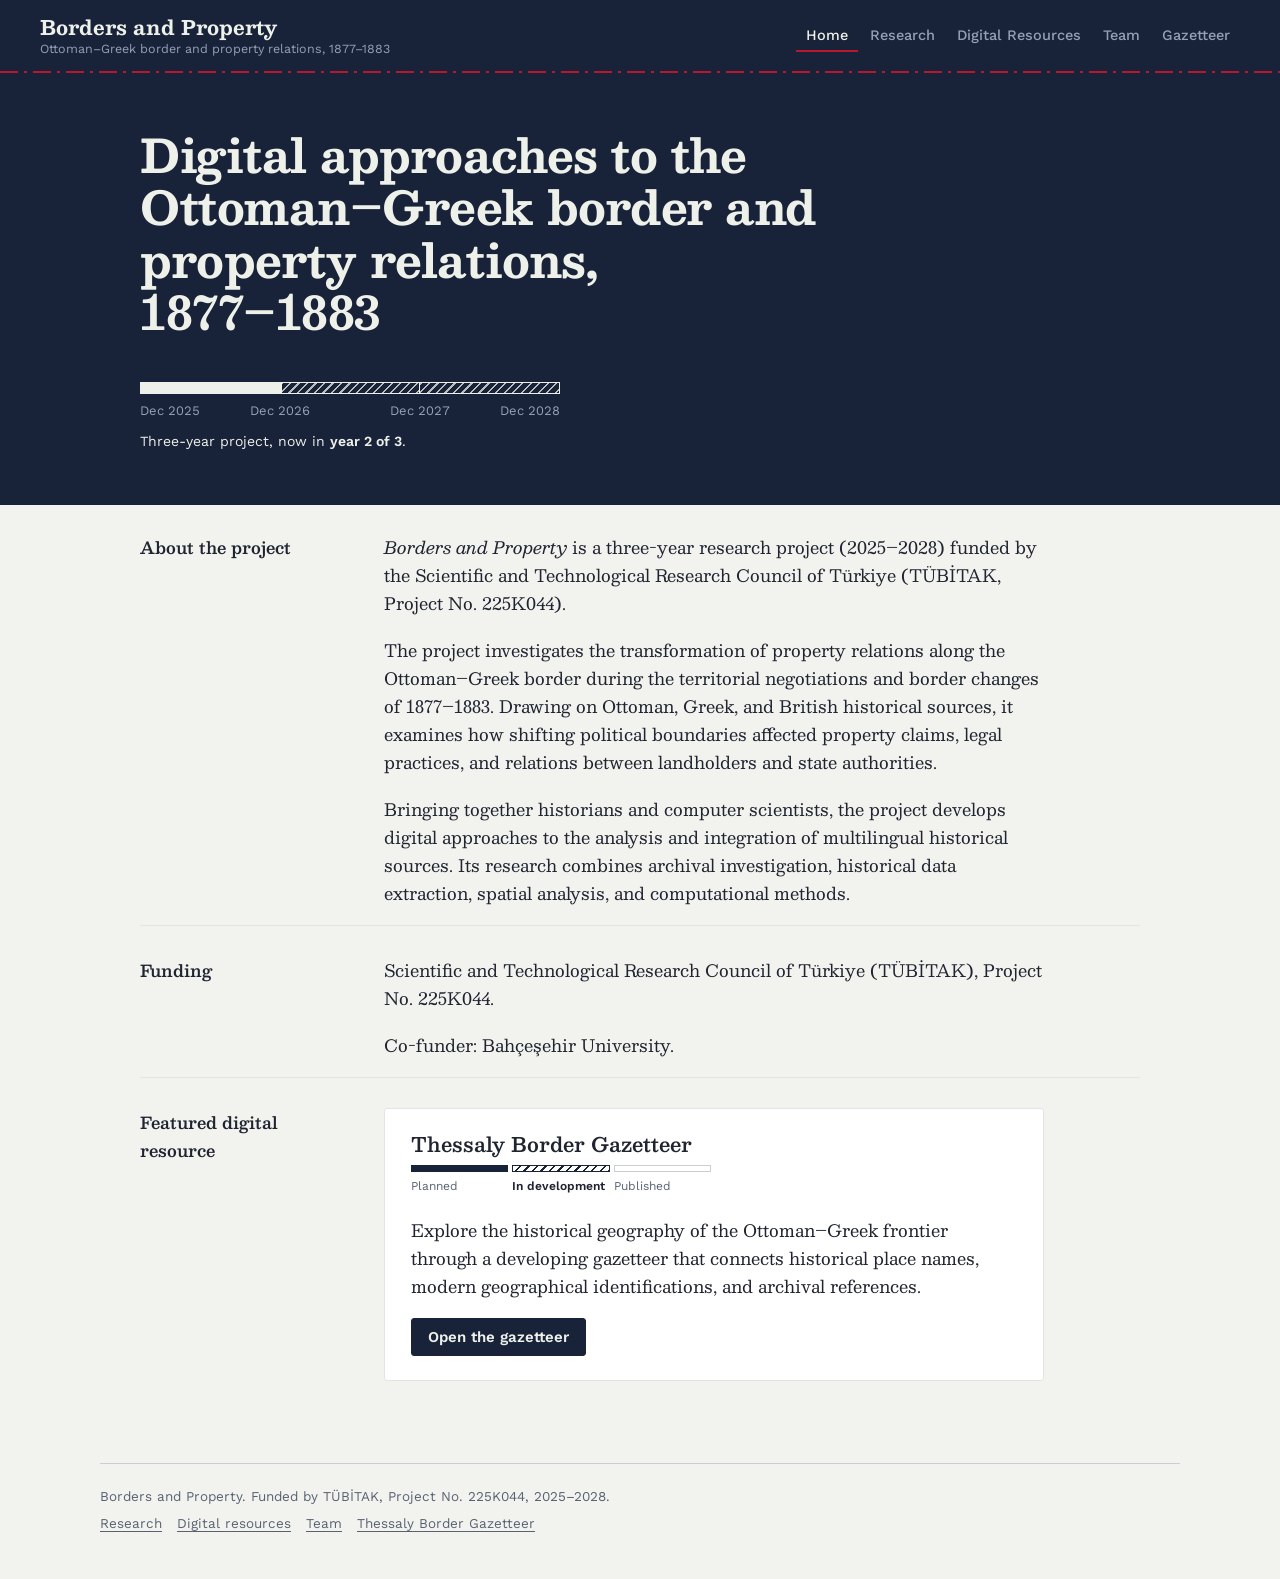
==== index.html @ d20c4377 "Build project site from content draft with new visual identity Add Research, Digital Resources and T" ====
<!DOCTYPE html>
<html lang="en">
<head>
  <meta charset="UTF-8">
  <meta name="viewport" content="width=device-width, initial-scale=1.0">
  <title>Borders and Property</title>
  <meta name="description" content="Digital approaches to the Ottoman–Greek border and property relations, 1877–1883. A three-year research project funded by TÜBİTAK.">
  <link rel="preconnect" href="https://fonts.googleapis.com">
  <link rel="preconnect" href="https://fonts.gstatic.com" crossorigin>
  <link href="https://fonts.googleapis.com/css2?family=Besley:ital,wght@0,400..900;1,400..900&family=Work+Sans:ital,wght@0,300..700;1,300..700&display=swap" rel="stylesheet">
  <link rel="stylesheet" href="/site.css">
</head>
<body>

  <header class="app-header">
    <a class="brand" href="/">
      <span class="brand-name">Borders and Property</span>
      <span class="brand-sub">Ottoman–Greek border and property relations, 1877–1883</span>
    </a>
    <nav class="site-nav" aria-label="Site">
      <a href="/" aria-current="page">Home</a>
      <a href="/research/">Research</a>
      <a href="/resources/"><span class="long">Digital </span>Resources</a>
      <a href="/team/">Team</a>
      <a href="/Thessaly-Border-Gazetteer/">Gazetteer</a>
    </nav>
  </header>
  <div class="frontier-line" aria-hidden="true"></div>

  <section class="hero">
    <div class="hero-inner">
      <h1>Digital approaches to the Ottoman–Greek border and property relations, <span style="white-space:nowrap">1877–1883</span></h1>

      <div class="scale" id="projectScale" role="img" aria-label="Project timeline from December 2025 to December 2028, now in year 1 of 3">
        <div class="scale-bar">
          <span class="scale-seg"><span class="fill" style="width:90%"></span></span>
          <span class="scale-seg"><span class="fill" style="width:0%"></span></span>
          <span class="scale-seg"><span class="fill" style="width:0%"></span></span>
        </div>
        <ol class="scale-ticks" aria-hidden="true">
          <li style="left:0">Dec 2025</li>
          <li style="left:33.333%">Dec 2026</li>
          <li style="left:66.667%">Dec 2027</li>
          <li style="left:100%">Dec 2028</li>
        </ol>
        <p class="scale-note">Three-year project, now in <strong>year <span id="scaleYear">1</span> of 3</strong>.</p>
      </div>
    </div>
  </section>

  <main class="page">

    <section class="section">
      <h2>About the project</h2>
      <div class="body">
        <p><em>Borders and Property</em> is a three-year research project (2025–2028) funded by the Scientific and Technological Research Council of Türkiye (TÜBİTAK, Project No. 225K044).</p>
        <p>The project investigates the transformation of property relations along the Ottoman–Greek border during the territorial negotiations and border changes of 1877–1883. Drawing on Ottoman, Greek, and British historical sources, it examines how shifting political boundaries affected property claims, legal practices, and relations between landholders and state authorities.</p>
        <p>Bringing together historians and computer scientists, the project develops digital approaches to the analysis and integration of multilingual historical sources. Its research combines archival investigation, historical data extraction, spatial analysis, and computational methods.</p>
      </div>
    </section>

    <section class="section">
      <h2>Funding</h2>
      <div class="body">
        <p>Scientific and Technological Research Council of Türkiye (TÜBİTAK), Project No. 225K044.</p>
        <p>Co-funder: Bahçeşehir University.</p>
      </div>
    </section>

    <section class="section">
      <h2>Featured digital resource</h2>
      <div class="body">
        <div class="sheet">
          <h3>Thessaly Border Gazetteer</h3>
          <ol class="status" aria-label="Status: in development">
            <li class="is-done">Planned</li>
            <li class="is-now">In development</li>
            <li>Published</li>
          </ol>
          <p>Explore the historical geography of the Ottoman–Greek frontier through a developing gazetteer that connects historical place names, modern geographical identifications, and archival references.</p>
          <a class="btn" href="/Thessaly-Border-Gazetteer/">Open the gazetteer</a>
        </div>
      </div>
    </section>

  </main>

  <footer class="site-footer">
    <p>Borders and Property. Funded by TÜBİTAK, Project No. 225K044, 2025–2028.</p>
    <p><a href="/research/">Research</a> &nbsp; <a href="/resources/">Digital resources</a> &nbsp; <a href="/team/">Team</a> &nbsp; <a href="/Thessaly-Border-Gazetteer/">Thessaly Border Gazetteer</a></p>
  </footer>

  <script>
    // Project timeline: 2 December 2025 to 2 December 2028 (36 months).
    (function () {
      var START = new Date('2025-12-02');
      var MONTHS = 36;
      var end = new Date(START); end.setMonth(end.getMonth() + MONTHS);
      var f = Math.min(1, Math.max(0, (Date.now() - START) / (end - START)));
      var fills = document.querySelectorAll('#projectScale .fill');
      for (var i = 0; i < fills.length; i++) {
        var s = i / fills.length, e = (i + 1) / fills.length;
        var w = Math.min(1, Math.max(0, (f - s) / (e - s)));
        fills[i].style.width = (w * 100).toFixed(1) + '%';
      }
      var year = Math.min(fills.length, Math.floor(f * fills.length) + 1);
      document.getElementById('scaleYear').textContent = year;
      document.getElementById('projectScale').setAttribute('aria-label',
        'Project timeline from December 2025 to December 2028, now in year ' + year + ' of 3');
    })();
  </script>
</body>
</html>
---- site.css ----
/* Borders and Property — shared styles
   Palette: iron-gall ink, document white, carmine boundary line, cobalt wash.
   Type: Besley, a Clarendon (the slab of Victorian official printing and maps) for titles and text;
         Work Sans, drawn after the early British grotesques, for navigation, labels and figures. */

:root{
  --header-h: 72px;

  --paper:        #f2f3ef;
  --sheet:        #ffffff;
  --ink:          #182238;
  --ink-2:        #22304d;
  --on-ink:       #eef0ea;
  --on-ink-soft:  #94a0b8;

  --text:         #1f2430;
  --text-soft:    #596273;
  --rule:         #c9cfd6;
  --rule-soft:    #e1e5e8;

  --frontier:     #b8172e;
  --cobalt:       #2a4d9b;

  --hatch-dark:   repeating-linear-gradient(135deg, var(--ink) 0 1.5px, transparent 1.5px 6px);
  --hatch-light:  repeating-linear-gradient(135deg, rgba(238,240,234,.75) 0 1.5px, transparent 1.5px 6px);

  --serif: "Besley", "Clarendon", "Rockwell", Georgia, serif;
  --sans:  "Work Sans", "Helvetica Neue", Arial, sans-serif;

  --measure: 66ch;
  --gutter: clamp(16px, 4vw, 40px);
}

*{ box-sizing:border-box; }
html{ -webkit-text-size-adjust:100%; }
body{
  margin:0; background:var(--paper); color:var(--text);
  font-family:var(--serif); font-size:17px; line-height:1.65;
  -webkit-font-smoothing:antialiased; text-rendering:optimizeLegibility;
}
a{ color:var(--cobalt); text-decoration:underline; text-decoration-thickness:1px; text-underline-offset:3px; }
a:hover{ color:var(--frontier); }
a:focus-visible, button:focus-visible{ outline:2px solid var(--frontier); outline-offset:3px; }
p{ margin:0 0 1.1em; }
em{ font-style:italic; }

/* ---------- Header: one band shared by every page, including the gazetteer ---------- */
.app-header{
  position:fixed; inset:0 0 auto 0; height:var(--header-h); z-index:2000;
  display:flex; align-items:center; gap:24px;
  padding:0 var(--gutter);
  background:var(--ink); color:var(--on-ink);
}
.brand{ display:flex; flex-direction:column; justify-content:center; min-width:0; text-decoration:none; color:inherit; }
.brand:hover{ color:inherit; }
.brand-name{
  font-family:var(--serif); font-size:20px; font-weight:700; line-height:1.1; letter-spacing:0;
  color:var(--on-ink); white-space:nowrap;
}
.brand-sub{
  margin-top:3px; font-family:var(--sans); font-size:12.5px; line-height:1.2; font-weight:400;
  color:var(--on-ink-soft); white-space:nowrap; overflow:hidden; text-overflow:ellipsis;
}

.site-nav{ margin-left:auto; display:flex; align-items:center; gap:2px; flex:0 0 auto; max-width:100%; }
.site-nav a{
  font-family:var(--sans); font-size:14.5px; font-weight:500; line-height:1;
  color:var(--on-ink-soft); text-decoration:none; white-space:nowrap;
  padding:9px 10px 7px; border-bottom:2px solid transparent;
}
.site-nav a:hover{ color:var(--on-ink); }
.site-nav a[aria-current="page"]{ color:var(--on-ink); border-bottom-color:var(--frontier); }

/* Boundary symbol: the dash-dot line of an international frontier, drawn once on load. */
.frontier-line{
  position:fixed; left:0; right:0; top:calc(var(--header-h) - 1px); height:2px; z-index:2001;
  background:repeating-linear-gradient(to right,
    var(--frontier) 0 18px, transparent 18px 24px,
    var(--frontier) 24px 27px, transparent 27px 33px);
  clip-path:inset(0 100% 0 0);
  animation:draw 1.1s cubic-bezier(.72,0,.2,1) .1s forwards;
}
@keyframes draw{ to{ clip-path:inset(0 0 0 0); } }

/* Narrow screens: brand on one row, navigation on the next. */
@media (max-width:720px){
  :root{ --header-h: 102px; }
  .app-header{ flex-wrap:wrap; align-content:center; gap:6px 12px; padding-top:4px; }
  .brand{ flex:1 1 100%; }
  .brand-sub{ display:none; }
  .site-nav{ margin-left:-8px; overflow-x:auto; scrollbar-width:none; }
  .site-nav::-webkit-scrollbar{ display:none; }
  .site-nav a{ font-size:13.5px; font-stretch:85%; padding:8px 8px 6px; }
  .site-nav .long{ display:none; }
}
@media (max-width:360px){
  .site-nav a{ font-stretch:75%; padding:8px 6px 6px; }
}

/* ---------- Page scaffold ---------- */
.page{ max-width:1080px; margin:0 auto; padding:calc(var(--header-h) + 40px) var(--gutter) 64px; }
.hero + .page{ padding-top:16px; }

/* Side-headed sections: the heading sits in the margin beside its first paragraph,
   the way shoulder-notes do in nineteenth-century treatises. */
.section{
  display:grid; grid-template-columns:200px minmax(0, var(--measure)); column-gap:44px;
  padding:30px 0 18px; border-top:1px solid var(--rule-soft);
}
.section:first-of-type{ border-top:0; padding-top:12px; }
.section > h2{
  grid-column:1; margin:0; font-family:var(--serif); font-weight:600;
  font-size:16.5px; line-height:1.7; color:var(--text);
}
.section > .body{ grid-column:2; min-width:0; }
.body > :last-child{ margin-bottom:0; }
.body h3{ font-family:var(--serif); font-weight:600; font-size:20px; line-height:1.3; margin:1.2em 0 .35em; }
.body h3:first-child{ margin-top:0; }
.body ul{ padding-left:1.2em; margin:0 0 1.1em; }
.body li{ margin-bottom:.45em; }
.body li::marker{ color:var(--text-soft); }

@media (max-width:860px){
  .section{ grid-template-columns:1fr; row-gap:10px; }
  .section > h2, .section > .body{ grid-column:1; }
}

/* Small sans labels used where a word has to act like a caption, not a heading. */
.label{ font-family:var(--sans); font-size:13px; font-weight:500; color:var(--text-soft); }

/* ---------- Home hero ---------- */
.hero{ background:var(--ink); color:var(--on-ink); }
.hero-inner{ max-width:1080px; margin:0 auto; padding:calc(var(--header-h) + 56px) var(--gutter) 52px; }
.hero h1{
  margin:0 0 44px; font-family:var(--serif); font-weight:700;
  font-size:clamp(28px, 4vw, 46px); line-height:1.14; letter-spacing:-.01em; max-width:24ch;
}

/* Project timeline drawn as a map scale bar: surveyed time solid, unsurveyed time hatched. */
.scale{ max-width:420px; font-family:var(--sans); }
.scale-bar{ display:flex; height:12px; border:1px solid var(--on-ink); }
.scale-seg{ flex:1 1 0; position:relative; background:var(--hatch-light); }
.scale-seg + .scale-seg{ border-left:1px solid var(--on-ink); }
.scale-seg .fill{ position:absolute; inset:0 auto 0 0; width:0; background:var(--on-ink); }
.scale-ticks{ position:relative; height:20px; margin:6px 0 0; padding:0; list-style:none; font-size:13px; color:var(--on-ink-soft); font-variant-numeric:tabular-nums; }
.scale-ticks li{ position:absolute; top:0; transform:translateX(-50%); white-space:nowrap; }
.scale-ticks li:first-child{ transform:none; }
.scale-ticks li:last-child{ transform:translateX(-100%); }
.scale-note{ margin:10px 0 0; font-size:14px; color:var(--on-ink); }
.scale-note strong{ font-weight:600; }

/* ---------- Resource status: a three-stage pipeline, the current stage hatched ---------- */
.status{ list-style:none; margin:0 0 18px; padding:0; display:grid; grid-template-columns:repeat(3, 1fr); gap:4px; max-width:300px; }
.status li{ font-family:var(--sans); font-size:12px; line-height:1.3; color:var(--text-soft); white-space:nowrap; }
.status li::before{ content:""; display:block; height:7px; margin-bottom:7px; box-shadow:inset 0 0 0 1px var(--rule); }
.status li.is-done::before{ background:var(--ink); box-shadow:none; }
.status li.is-now::before{ background:var(--hatch-dark); box-shadow:inset 0 0 0 1px var(--ink); }
.status li.is-now{ color:var(--text); font-weight:600; }

/* ---------- Sheets: a white document laid on the desk ---------- */
.sheet{
  background:var(--sheet); border:1px solid var(--rule-soft); border-radius:3px;
  padding:22px 26px 24px; max-width:var(--measure);
}
.sheet h3{ margin:0 0 4px; }
.sheet .status{ margin:8px 0 16px; }

.btn{
  display:inline-block; font-family:var(--sans); font-size:15px; font-weight:600; line-height:1;
  color:var(--on-ink); background:var(--ink); text-decoration:none;
  padding:11px 16px 10px; border-radius:3px; border:1px solid var(--ink);
}
.btn:hover{ color:var(--on-ink); background:var(--ink-2); }

/* ---------- Tables ---------- */
.sources{ width:100%; border-collapse:collapse; margin:0 0 1.1em; }
.sources th, .sources td{ text-align:left; vertical-align:top; padding:12px 0; border-top:1px solid var(--rule-soft); }
.sources th{ font-family:var(--sans); font-size:14px; font-weight:600; color:var(--text); width:36%; padding-right:20px; line-height:1.4; }
.sources td{ font-size:16px; line-height:1.55; }
.sources tr:first-child th, .sources tr:first-child td{ border-top:0; padding-top:0; }

/* ---------- Numbered workflow (a real sequence) ---------- */
.workflow{ list-style:none; margin:0 0 1.1em; padding:0; counter-reset:step; }
.workflow li{ position:relative; padding-left:48px; margin-bottom:1em; counter-increment:step; }
.workflow li::before{
  content:counter(step); position:absolute; left:0; top:.1em;
  font-family:var(--sans); font-size:14px; font-weight:600; color:var(--on-ink);
  background:var(--ink); width:28px; height:28px; line-height:28px; text-align:center; border-radius:2px;
}
.workflow h3{ margin:0 0 .25em; }

/* ---------- Footer ---------- */
.site-footer{ border-top:1px solid var(--rule); margin:0 var(--gutter); padding:22px 0 40px; max-width:1080px; }
@media (min-width:1160px){ .site-footer{ margin:0 auto; } }
.site-footer p{ margin:0 0 6px; font-family:var(--sans); font-size:13.5px; color:var(--text-soft); line-height:1.5; }
.site-footer a{ color:var(--text-soft); }

/* Placeholders the project team still has to fill in. Visible on purpose. */
.todo{ background:#fff3c4; color:#5a4500; padding:0 .3em; border-radius:2px; font-family:var(--sans); font-size:.9em; }

@media (prefers-reduced-motion: reduce){
  .frontier-line{ animation:none; clip-path:inset(0 0 0 0); }
}
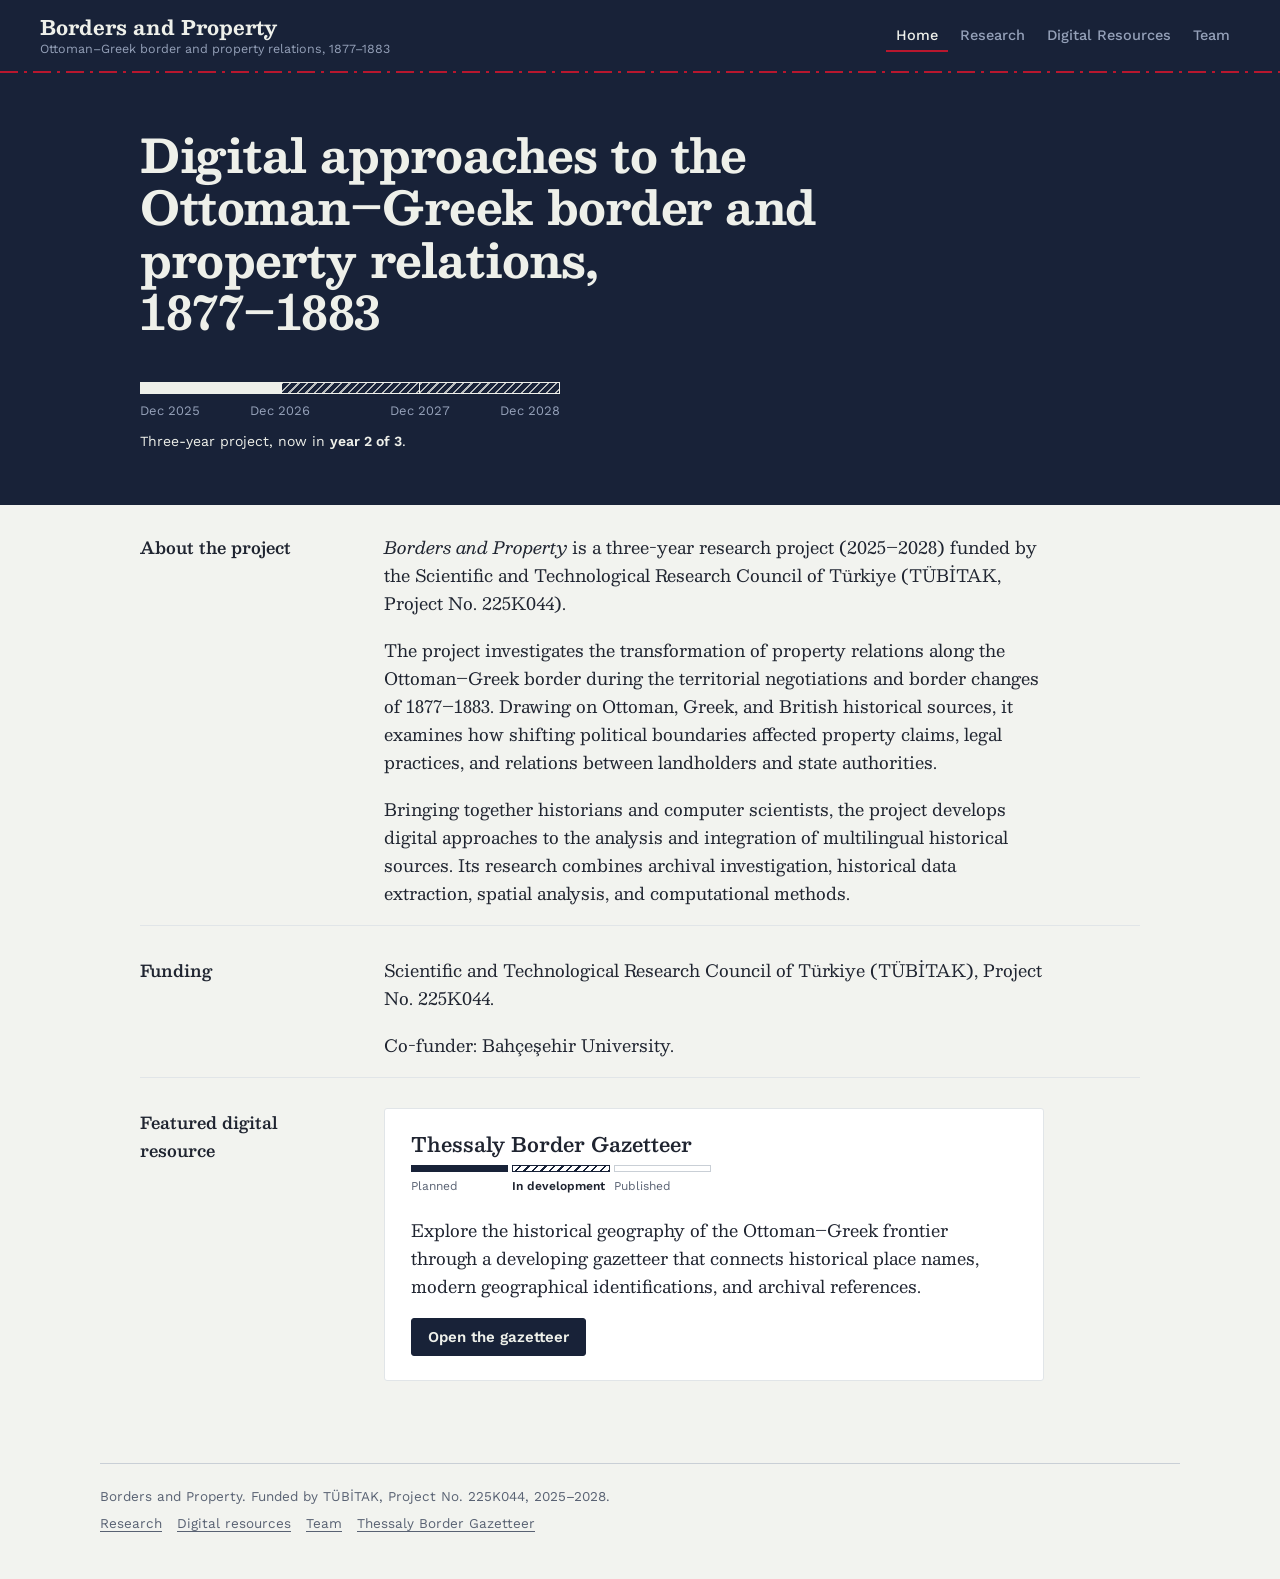
==== commit 374033f9: "Remove Gazetteer tab from header navigation" ====
--- a/index.html
+++ b/index.html
@@ -22,7 +22,6 @@
       <a href="/research/">Research</a>
       <a href="/resources/"><span class="long">Digital </span>Resources</a>
       <a href="/team/">Team</a>
-      <a href="/Thessaly-Border-Gazetteer/">Gazetteer</a>
     </nav>
   </header>
   <div class="frontier-line" aria-hidden="true"></div>
--- a/site.css
+++ b/site.css
@@ -69,7 +69,7 @@
   padding:9px 10px 7px; border-bottom:2px solid transparent;
 }
 .site-nav a:hover{ color:var(--on-ink); }
-.site-nav a[aria-current="page"]{ color:var(--on-ink); border-bottom-color:var(--frontier); }
+.site-nav a[aria-current]{ color:var(--on-ink); border-bottom-color:var(--frontier); }
 
 /* Boundary symbol: the dash-dot line of an international frontier, drawn once on load. */
 .frontier-line{
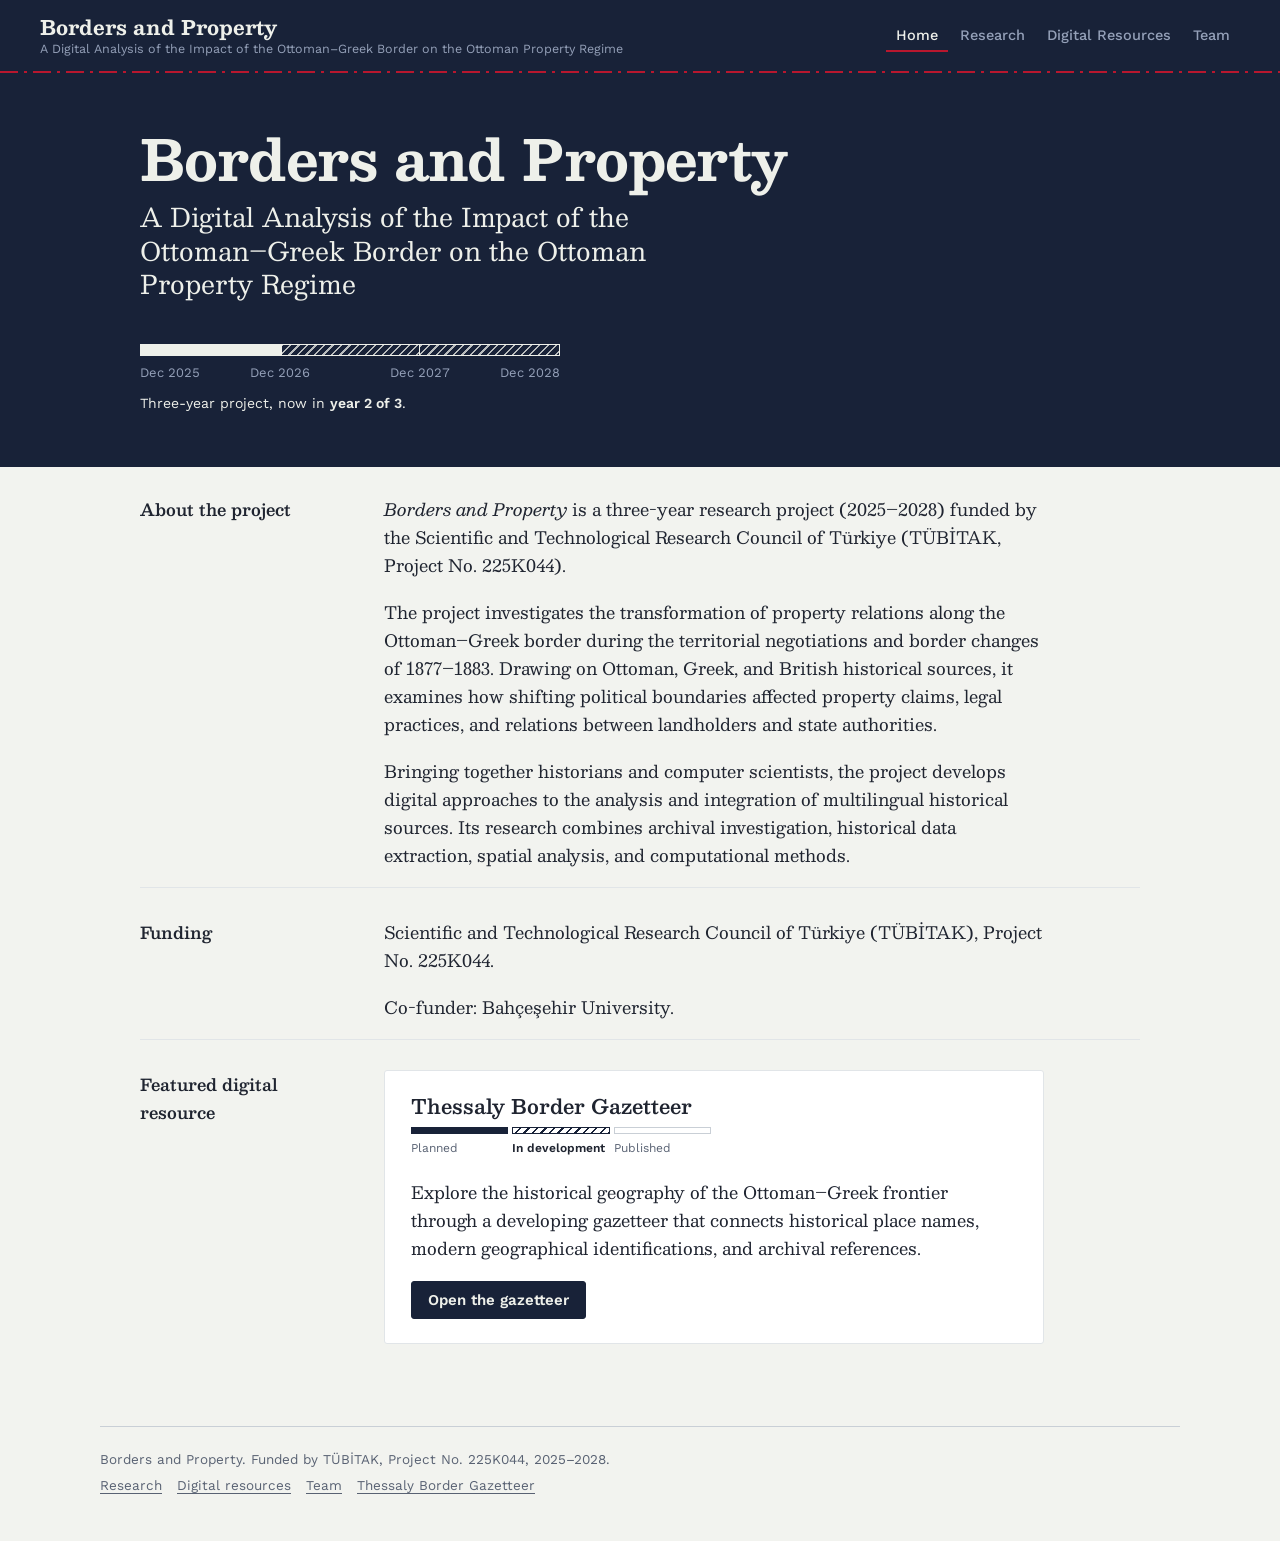
==== commit 55d35139: "Use the official project title in hero, header and metadata" ====
--- a/index.html
+++ b/index.html
@@ -4,7 +4,7 @@
   <meta charset="UTF-8">
   <meta name="viewport" content="width=device-width, initial-scale=1.0">
   <title>Borders and Property</title>
-  <meta name="description" content="Digital approaches to the Ottoman–Greek border and property relations, 1877–1883. A three-year research project funded by TÜBİTAK.">
+  <meta name="description" content="Borders and Property: A Digital Analysis of the Impact of the Ottoman–Greek Border on the Ottoman Property Regime. A three-year research project funded by TÜBİTAK, 2025–2028.">
   <link rel="preconnect" href="https://fonts.googleapis.com">
   <link rel="preconnect" href="https://fonts.gstatic.com" crossorigin>
   <link href="https://fonts.googleapis.com/css2?family=Besley:ital,wght@0,400..900;1,400..900&family=Work+Sans:ital,wght@0,300..700;1,300..700&display=swap" rel="stylesheet">
@@ -15,7 +15,7 @@
   <header class="app-header">
     <a class="brand" href="/">
       <span class="brand-name">Borders and Property</span>
-      <span class="brand-sub">Ottoman–Greek border and property relations, 1877–1883</span>
+      <span class="brand-sub">A Digital Analysis of the Impact of the Ottoman–Greek Border on the Ottoman Property Regime</span>
     </a>
     <nav class="site-nav" aria-label="Site">
       <a href="/" aria-current="page">Home</a>
@@ -28,7 +28,7 @@
 
   <section class="hero">
     <div class="hero-inner">
-      <h1>Digital approaches to the Ottoman–Greek border and property relations, <span style="white-space:nowrap">1877–1883</span></h1>
+      <h1>Borders and Property<span class="title-sub">A Digital Analysis of the Impact of the Ottoman–Greek Border on the Ottoman Property Regime</span></h1>
 
       <div class="scale" id="projectScale" role="img" aria-label="Project timeline from December 2025 to December 2028, now in year 1 of 3">
         <div class="scale-bar">
--- a/site.css
+++ b/site.css
@@ -133,7 +133,11 @@
 .hero-inner{ max-width:1080px; margin:0 auto; padding:calc(var(--header-h) + 56px) var(--gutter) 52px; }
 .hero h1{
   margin:0 0 44px; font-family:var(--serif); font-weight:700;
-  font-size:clamp(28px, 4vw, 46px); line-height:1.14; letter-spacing:-.01em; max-width:24ch;
+  font-size:clamp(34px, 4.6vw, 56px); line-height:1.08; letter-spacing:-.01em;
+}
+.hero .title-sub{
+  display:block; margin-top:12px; font-weight:400; letter-spacing:0;
+  font-size:clamp(18px, 2vw, 26px); line-height:1.3; max-width:36ch;
 }
 
 /* Project timeline drawn as a map scale bar: surveyed time solid, unsurveyed time hatched. */
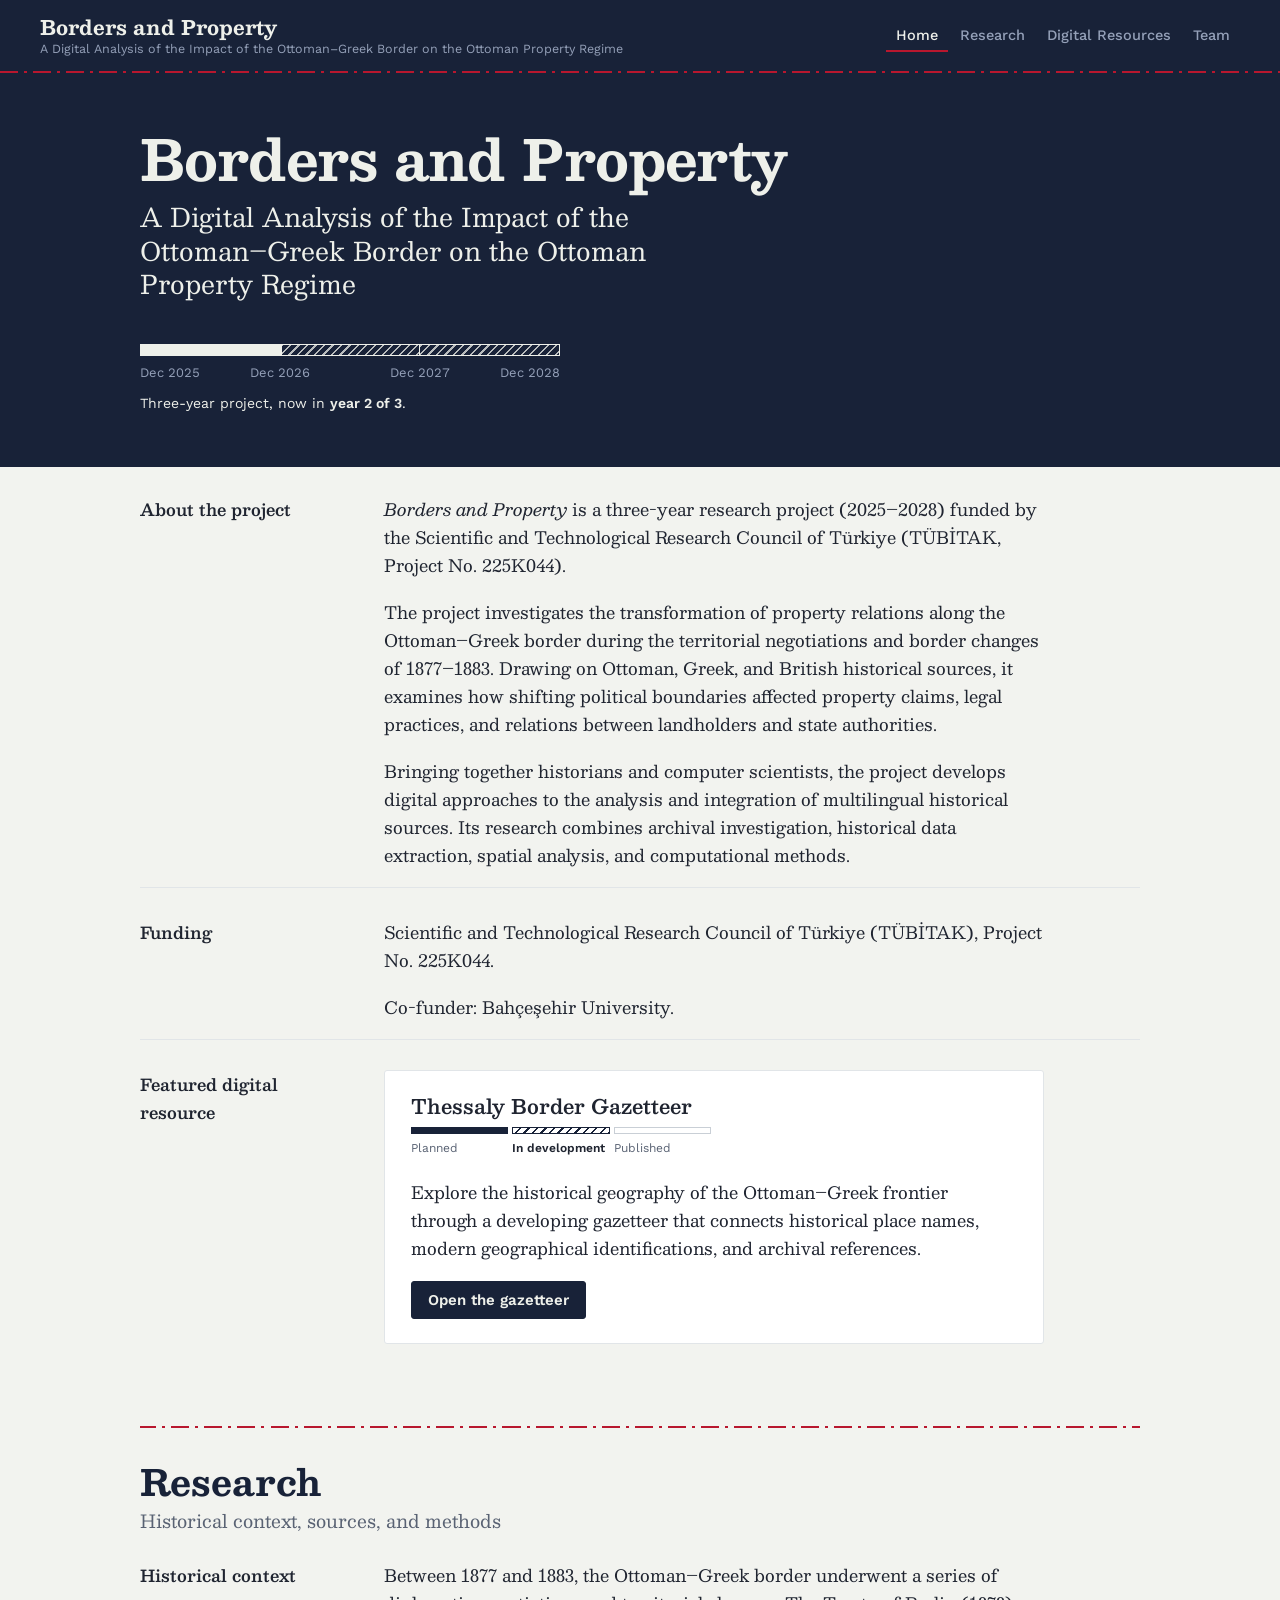
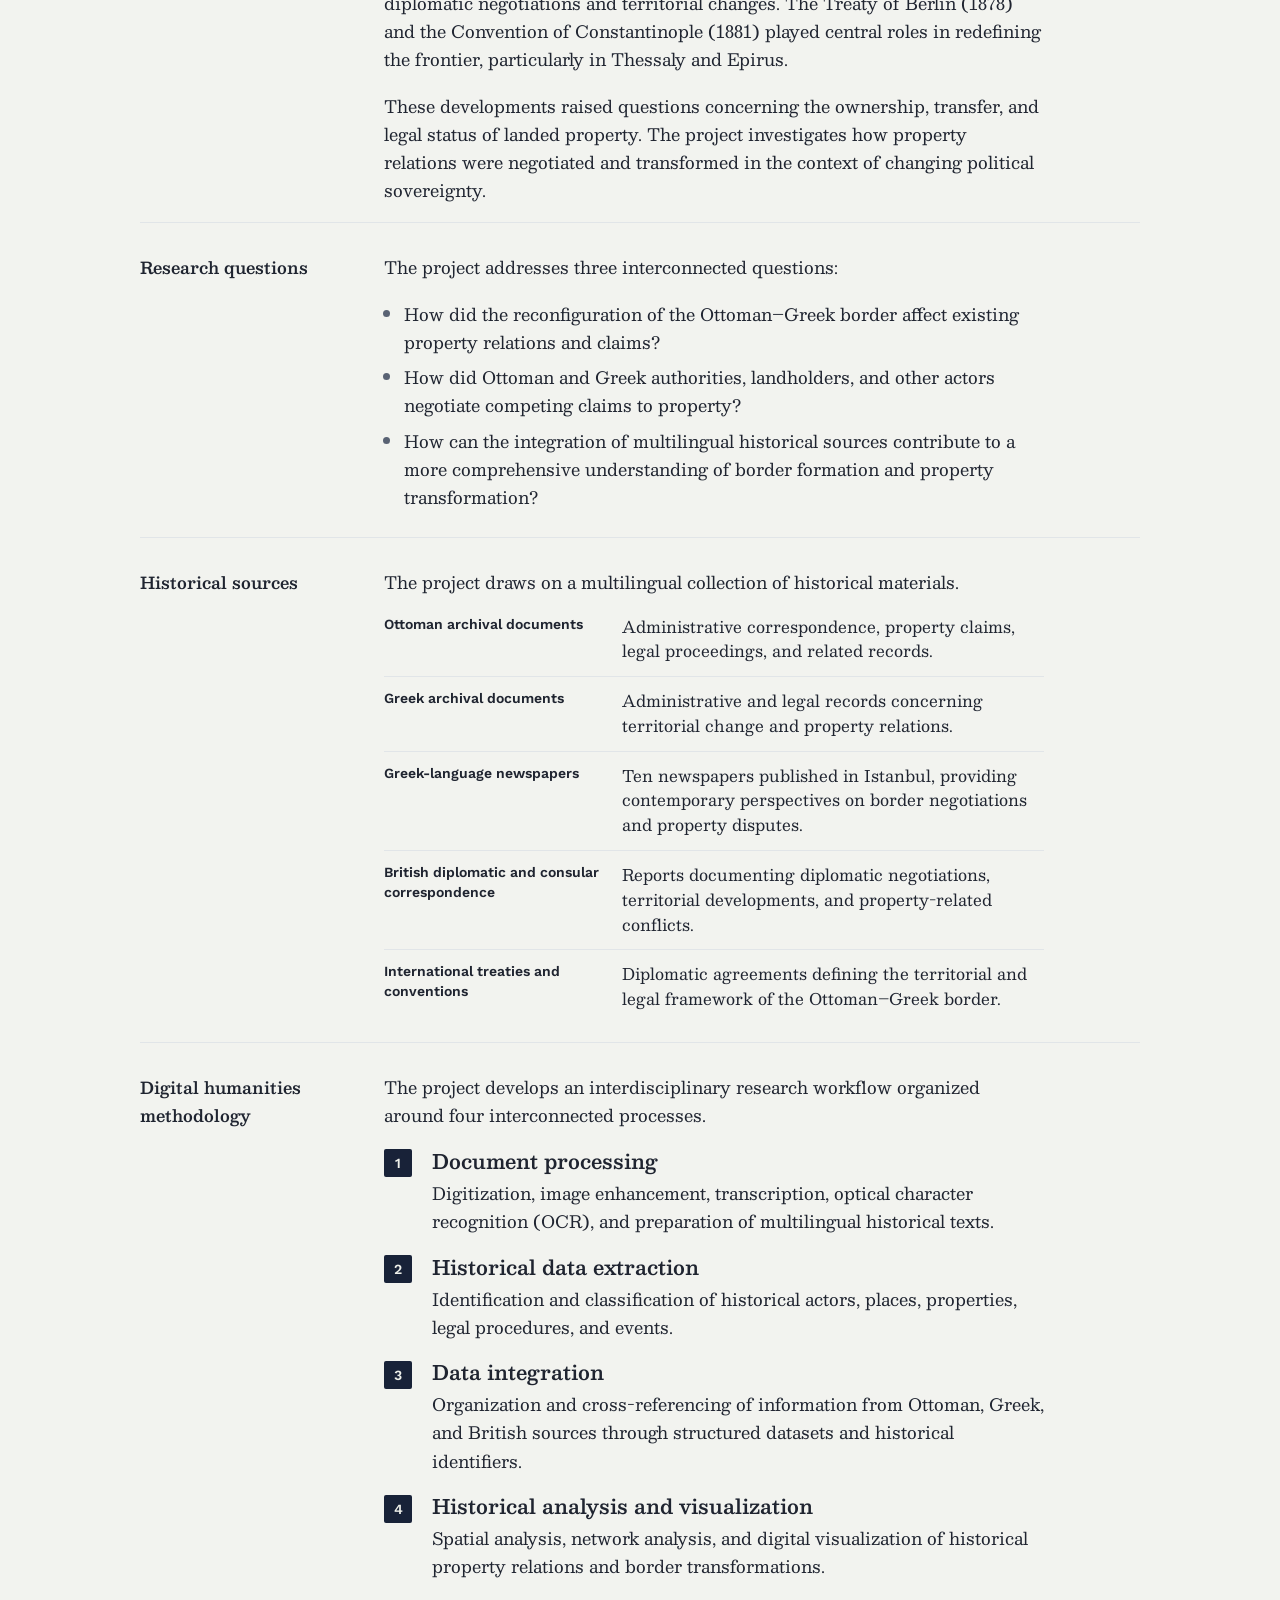
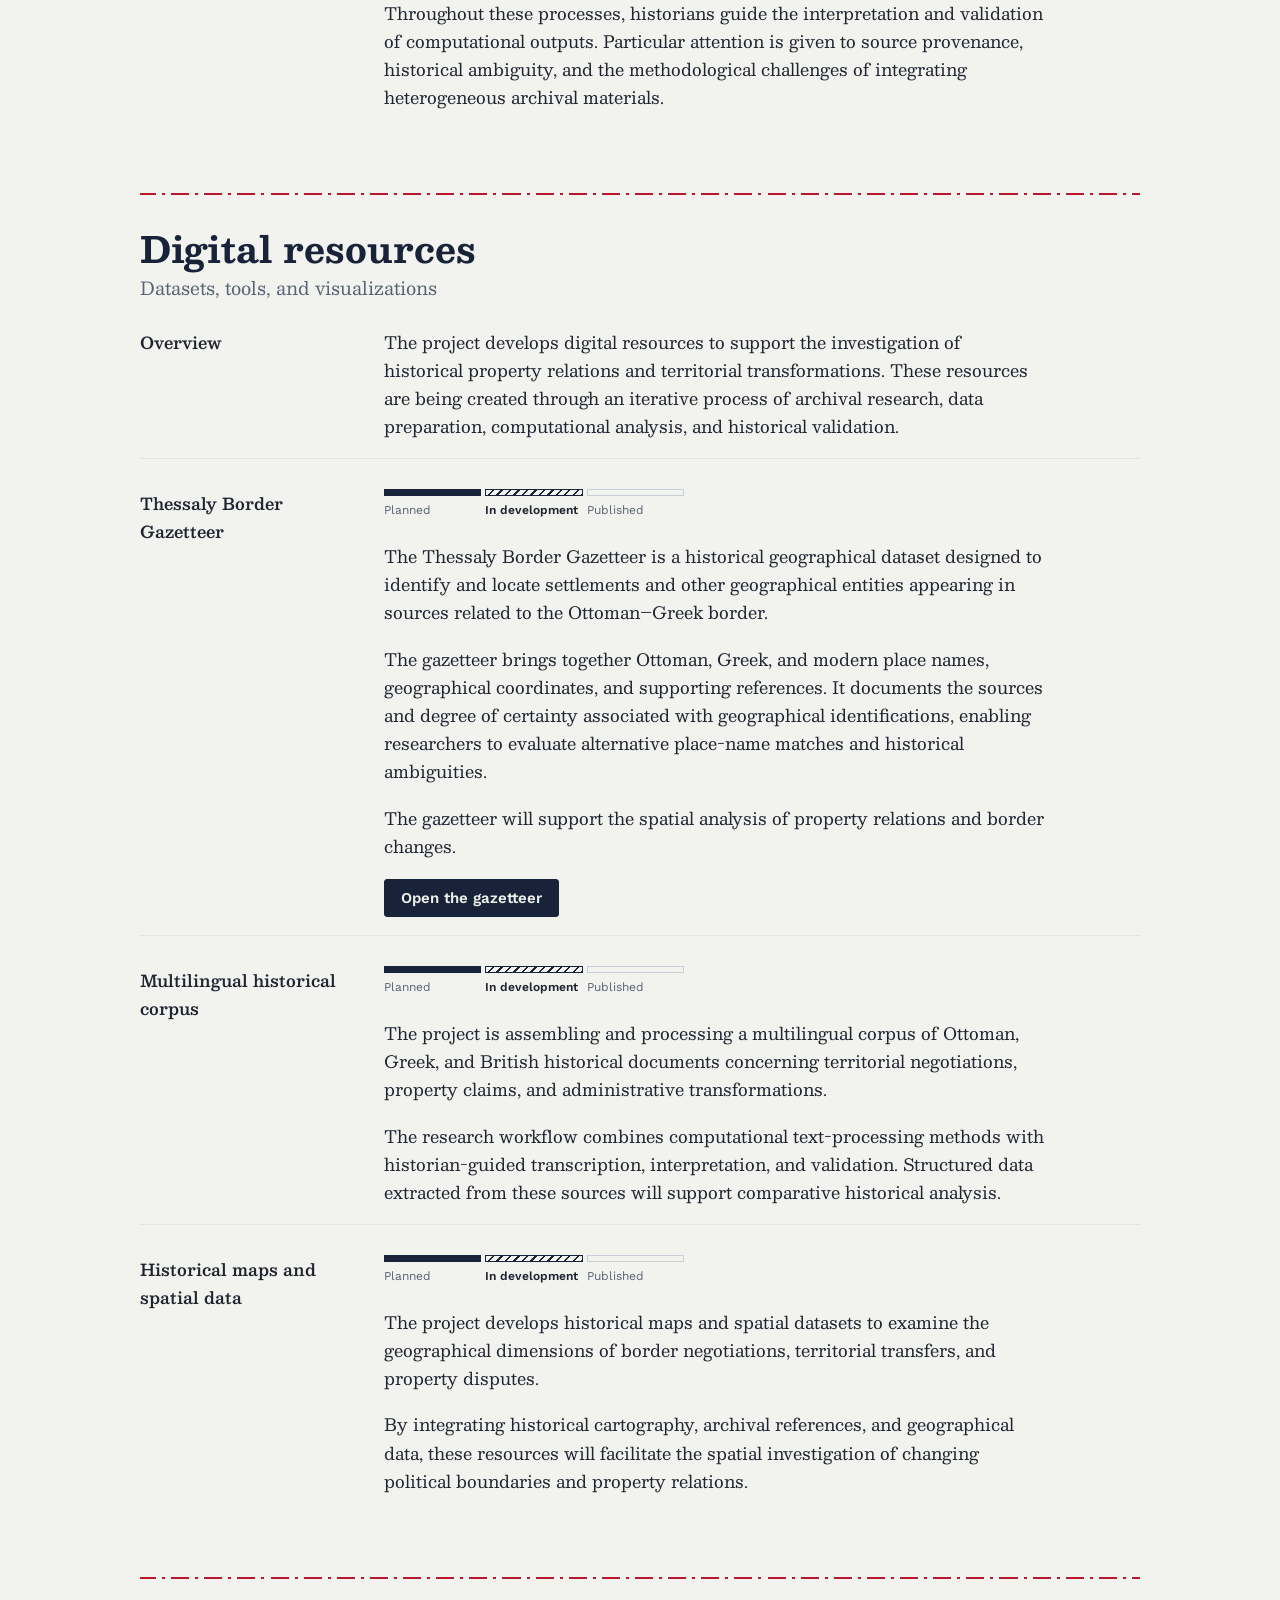
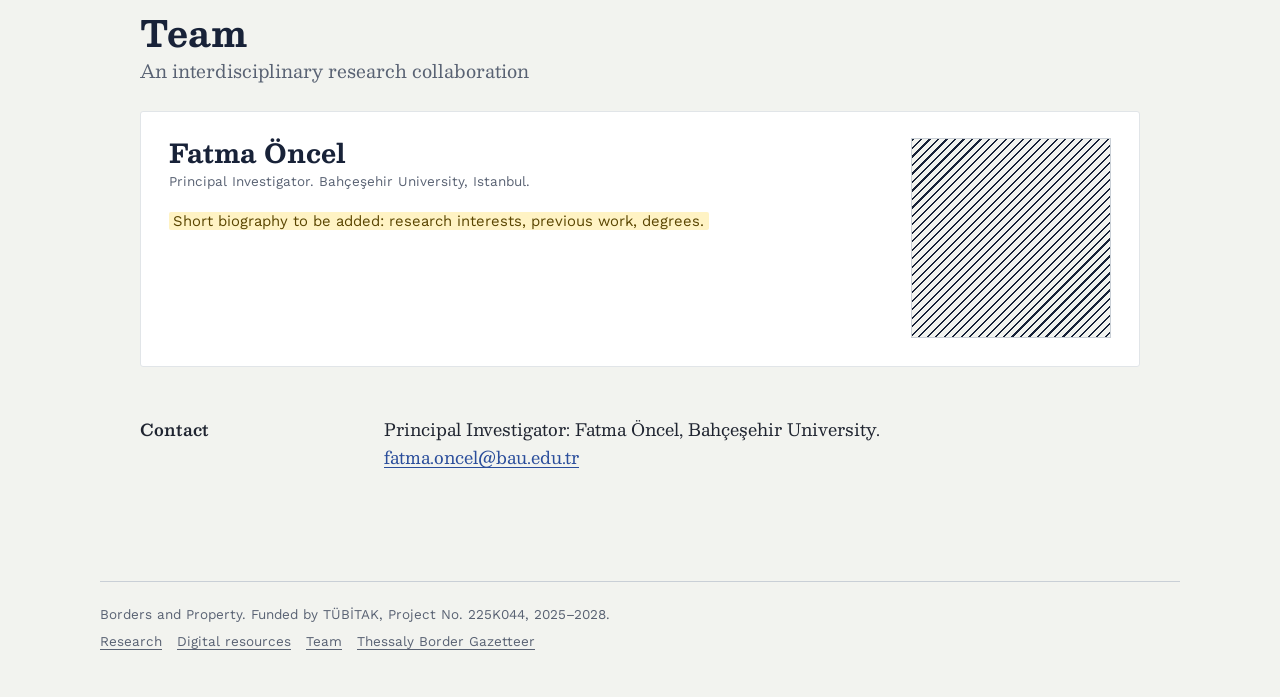
==== commit ea9a91d5: "Merge sections into a single scrolling page with scroll-aware navigation Old /research/, /resources/" ====
--- a/index.html
+++ b/index.html
@@ -13,20 +13,21 @@
 <body>
 
   <header class="app-header">
-    <a class="brand" href="/">
+    <a class="brand" href="#home">
       <span class="brand-name">Borders and Property</span>
       <span class="brand-sub">A Digital Analysis of the Impact of the Ottoman–Greek Border on the Ottoman Property Regime</span>
     </a>
     <nav class="site-nav" aria-label="Site">
-      <a href="/" aria-current="page">Home</a>
-      <a href="/research/">Research</a>
-      <a href="/resources/"><span class="long">Digital </span>Resources</a>
-      <a href="/team/">Team</a>
+      <a href="#home" aria-current="page">Home</a>
+      <a href="#research">Research</a>
+      <a href="#resources"><span class="long">Digital </span>Resources</a>
+      <a href="#team">Team</a>
     </nav>
   </header>
   <div class="frontier-line" aria-hidden="true"></div>
 
-  <section class="hero">
+  <!-- ===================== HOME ===================== -->
+  <section class="hero" id="home" data-nav>
     <div class="hero-inner">
       <h1>Borders and Property<span class="title-sub">A Digital Analysis of the Impact of the Ottoman–Greek Border on the Ottoman Property Regime</span></h1>
 
@@ -49,44 +50,210 @@
 
   <main class="page">
 
-    <section class="section">
-      <h2>About the project</h2>
-      <div class="body">
-        <p><em>Borders and Property</em> is a three-year research project (2025–2028) funded by the Scientific and Technological Research Council of Türkiye (TÜBİTAK, Project No. 225K044).</p>
-        <p>The project investigates the transformation of property relations along the Ottoman–Greek border during the territorial negotiations and border changes of 1877–1883. Drawing on Ottoman, Greek, and British historical sources, it examines how shifting political boundaries affected property claims, legal practices, and relations between landholders and state authorities.</p>
-        <p>Bringing together historians and computer scientists, the project develops digital approaches to the analysis and integration of multilingual historical sources. Its research combines archival investigation, historical data extraction, spatial analysis, and computational methods.</p>
-      </div>
-    </section>
-
-    <section class="section">
-      <h2>Funding</h2>
-      <div class="body">
-        <p>Scientific and Technological Research Council of Türkiye (TÜBİTAK), Project No. 225K044.</p>
-        <p>Co-funder: Bahçeşehir University.</p>
-      </div>
-    </section>
-
-    <section class="section">
-      <h2>Featured digital resource</h2>
-      <div class="body">
-        <div class="sheet">
-          <h3>Thessaly Border Gazetteer</h3>
+    <div class="part part-home">
+
+      <section class="section">
+        <h3>About the project</h3>
+        <div class="body">
+          <p><em>Borders and Property</em> is a three-year research project (2025–2028) funded by the Scientific and Technological Research Council of Türkiye (TÜBİTAK, Project No. 225K044).</p>
+          <p>The project investigates the transformation of property relations along the Ottoman–Greek border during the territorial negotiations and border changes of 1877–1883. Drawing on Ottoman, Greek, and British historical sources, it examines how shifting political boundaries affected property claims, legal practices, and relations between landholders and state authorities.</p>
+          <p>Bringing together historians and computer scientists, the project develops digital approaches to the analysis and integration of multilingual historical sources. Its research combines archival investigation, historical data extraction, spatial analysis, and computational methods.</p>
+        </div>
+      </section>
+
+      <section class="section">
+        <h3>Funding</h3>
+        <div class="body">
+          <p>Scientific and Technological Research Council of Türkiye (TÜBİTAK), Project No. 225K044.</p>
+          <p>Co-funder: Bahçeşehir University.</p>
+        </div>
+      </section>
+
+      <section class="section">
+        <h3>Featured digital resource</h3>
+        <div class="body">
+          <div class="sheet">
+            <h4>Thessaly Border Gazetteer</h4>
+            <ol class="status" aria-label="Status: in development">
+              <li class="is-done">Planned</li>
+              <li class="is-now">In development</li>
+              <li>Published</li>
+            </ol>
+            <p>Explore the historical geography of the Ottoman–Greek frontier through a developing gazetteer that connects historical place names, modern geographical identifications, and archival references.</p>
+            <a class="btn" href="/Thessaly-Border-Gazetteer/">Open the gazetteer</a>
+          </div>
+        </div>
+      </section>
+
+    </div>
+
+    <!-- ===================== RESEARCH ===================== -->
+    <div class="part" id="research" data-nav>
+      <header class="part-head">
+        <h2>Research</h2>
+        <p>Historical context, sources, and methods</p>
+      </header>
+
+      <section class="section">
+        <h3>Historical context</h3>
+        <div class="body">
+          <p>Between 1877 and 1883, the Ottoman–Greek border underwent a series of diplomatic negotiations and territorial changes. The Treaty of Berlin (1878) and the Convention of Constantinople (1881) played central roles in redefining the frontier, particularly in Thessaly and Epirus.</p>
+          <p>These developments raised questions concerning the ownership, transfer, and legal status of landed property. The project investigates how property relations were negotiated and transformed in the context of changing political sovereignty.</p>
+        </div>
+      </section>
+
+      <section class="section">
+        <h3>Research questions</h3>
+        <div class="body">
+          <p>The project addresses three interconnected questions:</p>
+          <ul>
+            <li>How did the reconfiguration of the Ottoman–Greek border affect existing property relations and claims?</li>
+            <li>How did Ottoman and Greek authorities, landholders, and other actors negotiate competing claims to property?</li>
+            <li>How can the integration of multilingual historical sources contribute to a more comprehensive understanding of border formation and property transformation?</li>
+          </ul>
+        </div>
+      </section>
+
+      <section class="section">
+        <h3>Historical sources</h3>
+        <div class="body">
+          <p>The project draws on a multilingual collection of historical materials.</p>
+          <table class="sources">
+            <tr><th scope="row">Ottoman archival documents</th><td>Administrative correspondence, property claims, legal proceedings, and related records.</td></tr>
+            <tr><th scope="row">Greek archival documents</th><td>Administrative and legal records concerning territorial change and property relations.</td></tr>
+            <tr><th scope="row">Greek-language newspapers</th><td>Ten newspapers published in Istanbul, providing contemporary perspectives on border negotiations and property disputes.</td></tr>
+            <tr><th scope="row">British diplomatic and consular correspondence</th><td>Reports documenting diplomatic negotiations, territorial developments, and property-related conflicts.</td></tr>
+            <tr><th scope="row">International treaties and conventions</th><td>Diplomatic agreements defining the territorial and legal framework of the Ottoman–Greek border.</td></tr>
+          </table>
+        </div>
+      </section>
+
+      <section class="section">
+        <h3>Digital humanities methodology</h3>
+        <div class="body">
+          <p>The project develops an interdisciplinary research workflow organized around four interconnected processes.</p>
+          <ol class="workflow">
+            <li>
+              <h4>Document processing</h4>
+              <p>Digitization, image enhancement, transcription, optical character recognition (OCR), and preparation of multilingual historical texts.</p>
+            </li>
+            <li>
+              <h4>Historical data extraction</h4>
+              <p>Identification and classification of historical actors, places, properties, legal procedures, and events.</p>
+            </li>
+            <li>
+              <h4>Data integration</h4>
+              <p>Organization and cross-referencing of information from Ottoman, Greek, and British sources through structured datasets and historical identifiers.</p>
+            </li>
+            <li>
+              <h4>Historical analysis and visualization</h4>
+              <p>Spatial analysis, network analysis, and digital visualization of historical property relations and border transformations.</p>
+            </li>
+          </ol>
+          <p>Throughout these processes, historians guide the interpretation and validation of computational outputs. Particular attention is given to source provenance, historical ambiguity, and the methodological challenges of integrating heterogeneous archival materials.</p>
+        </div>
+      </section>
+    </div>
+
+    <!-- ===================== DIGITAL RESOURCES ===================== -->
+    <div class="part" id="resources" data-nav>
+      <header class="part-head">
+        <h2>Digital resources</h2>
+        <p>Datasets, tools, and visualizations</p>
+      </header>
+
+      <section class="section">
+        <h3>Overview</h3>
+        <div class="body">
+          <p>The project develops digital resources to support the investigation of historical property relations and territorial transformations. These resources are being created through an iterative process of archival research, data preparation, computational analysis, and historical validation.</p>
+        </div>
+      </section>
+
+      <section class="section">
+        <h3>Thessaly Border Gazetteer</h3>
+        <div class="body">
           <ol class="status" aria-label="Status: in development">
             <li class="is-done">Planned</li>
             <li class="is-now">In development</li>
             <li>Published</li>
           </ol>
-          <p>Explore the historical geography of the Ottoman–Greek frontier through a developing gazetteer that connects historical place names, modern geographical identifications, and archival references.</p>
-          <a class="btn" href="/Thessaly-Border-Gazetteer/">Open the gazetteer</a>
-        </div>
+          <p>The Thessaly Border Gazetteer is a historical geographical dataset designed to identify and locate settlements and other geographical entities appearing in sources related to the Ottoman–Greek border.</p>
+          <p>The gazetteer brings together Ottoman, Greek, and modern place names, geographical coordinates, and supporting references. It documents the sources and degree of certainty associated with geographical identifications, enabling researchers to evaluate alternative place-name matches and historical ambiguities.</p>
+          <p>The gazetteer will support the spatial analysis of property relations and border changes.</p>
+          <p><a class="btn" href="/Thessaly-Border-Gazetteer/">Open the gazetteer</a></p>
+        </div>
+      </section>
+
+      <section class="section">
+        <h3>Multilingual historical corpus</h3>
+        <div class="body">
+          <ol class="status" aria-label="Status: in development">
+            <li class="is-done">Planned</li>
+            <li class="is-now">In development</li>
+            <li>Published</li>
+          </ol>
+          <p>The project is assembling and processing a multilingual corpus of Ottoman, Greek, and British historical documents concerning territorial negotiations, property claims, and administrative transformations.</p>
+          <p>The research workflow combines computational text-processing methods with historian-guided transcription, interpretation, and validation. Structured data extracted from these sources will support comparative historical analysis.</p>
+        </div>
+      </section>
+
+      <section class="section">
+        <h3>Historical maps and spatial data</h3>
+        <div class="body">
+          <ol class="status" aria-label="Status: in development">
+            <li class="is-done">Planned</li>
+            <li class="is-now">In development</li>
+            <li>Published</li>
+          </ol>
+          <p>The project develops historical maps and spatial datasets to examine the geographical dimensions of border negotiations, territorial transfers, and property disputes.</p>
+          <p>By integrating historical cartography, archival references, and geographical data, these resources will facilitate the spatial investigation of changing political boundaries and property relations.</p>
+        </div>
+      </section>
+    </div>
+
+    <!-- ===================== TEAM ===================== -->
+    <div class="part" id="team" data-nav>
+      <header class="part-head">
+        <h2>Team</h2>
+        <p>An interdisciplinary research collaboration</p>
+      </header>
+
+      <!--
+        One <article class="person"> per team member. Fields:
+          .person-name   full name
+          .person-role   role in the project, then affiliation
+          .person-bio    one or two paragraphs
+          .person-photo  square photo: <img src="/team/photos/<slug>.jpg" alt="">
+                         leave the div empty until a photo is available; it renders hatched.
+      -->
+      <div class="people">
+
+        <article class="person">
+          <div class="person-text">
+            <h3 class="person-name">Fatma Öncel</h3>
+            <p class="person-role">Principal Investigator. Bahçeşehir University, Istanbul.</p>
+            <div class="person-bio">
+              <p><span class="todo">Short biography to be added: research interests, previous work, degrees.</span></p>
+            </div>
+          </div>
+          <div class="person-photo"></div>
+        </article>
+
       </div>
-    </section>
+
+      <section class="section">
+        <h3>Contact</h3>
+        <div class="body">
+          <p>Principal Investigator: Fatma Öncel, Bahçeşehir University.<br><a href="mailto:fatma.oncel@bau.edu.tr">fatma.oncel@bau.edu.tr</a></p>
+        </div>
+      </section>
+    </div>
 
   </main>
 
   <footer class="site-footer">
     <p>Borders and Property. Funded by TÜBİTAK, Project No. 225K044, 2025–2028.</p>
-    <p><a href="/research/">Research</a> &nbsp; <a href="/resources/">Digital resources</a> &nbsp; <a href="/team/">Team</a> &nbsp; <a href="/Thessaly-Border-Gazetteer/">Thessaly Border Gazetteer</a></p>
+    <p><a href="#research">Research</a> &nbsp; <a href="#resources">Digital resources</a> &nbsp; <a href="#team">Team</a> &nbsp; <a href="/Thessaly-Border-Gazetteer/">Thessaly Border Gazetteer</a></p>
   </footer>
 
   <script>
@@ -107,6 +274,35 @@
       document.getElementById('projectScale').setAttribute('aria-label',
         'Project timeline from December 2025 to December 2028, now in year ' + year + ' of 3');
     })();
+
+    // Navigation follows the scroll: the last part whose top has passed the header is current.
+    (function () {
+      var links = Array.prototype.slice.call(document.querySelectorAll('.site-nav a[href^="#"]'));
+      var parts = Array.prototype.slice.call(document.querySelectorAll('[data-nav]'));
+      var byId = {};
+      links.forEach(function (a) { byId[a.getAttribute('href').slice(1)] = a; });
+      var current = null, ticking = false;
+
+      function headerH() {
+        return parseFloat(getComputedStyle(document.documentElement).getPropertyValue('--header-h')) || 72;
+      }
+      function update() {
+        ticking = false;
+        var line = headerH() + 40, id = parts[0].id;
+        parts.forEach(function (p) { if (p.getBoundingClientRect().top <= line) id = p.id; });
+        var atBottom = window.innerHeight + window.scrollY >= document.documentElement.scrollHeight - 2;
+        if (atBottom) id = parts[parts.length - 1].id;
+        if (id === current) return;
+        current = id;
+        links.forEach(function (a) { a.removeAttribute('aria-current'); });
+        if (byId[id]) byId[id].setAttribute('aria-current', 'page');
+        if (history.replaceState) history.replaceState(null, '', id === parts[0].id ? location.pathname : '#' + id);
+      }
+      function onScroll() { if (!ticking) { ticking = true; requestAnimationFrame(update); } }
+      window.addEventListener('scroll', onScroll, { passive: true });
+      window.addEventListener('resize', onScroll);
+      update();
+    })();
   </script>
 </body>
 </html>
--- a/site.css
+++ b/site.css
@@ -32,7 +32,8 @@
 }
 
 *{ box-sizing:border-box; }
-html{ -webkit-text-size-adjust:100%; }
+html{ -webkit-text-size-adjust:100%; scroll-behavior:smooth; scroll-padding-top:var(--header-h); }
+@media (prefers-reduced-motion: reduce){ html{ scroll-behavior:auto; } }
 body{
   margin:0; background:var(--paper); color:var(--text);
   font-family:var(--serif); font-size:17px; line-height:1.65;
@@ -108,22 +109,37 @@
   padding:30px 0 18px; border-top:1px solid var(--rule-soft);
 }
 .section:first-of-type{ border-top:0; padding-top:12px; }
-.section > h2{
+.section > h2, .section > h3{
   grid-column:1; margin:0; font-family:var(--serif); font-weight:600;
   font-size:16.5px; line-height:1.7; color:var(--text);
 }
 .section > .body{ grid-column:2; min-width:0; }
 .body > :last-child{ margin-bottom:0; }
-.body h3{ font-family:var(--serif); font-weight:600; font-size:20px; line-height:1.3; margin:1.2em 0 .35em; }
-.body h3:first-child{ margin-top:0; }
+.body h3, .body h4{ font-family:var(--serif); font-weight:600; font-size:20px; line-height:1.3; margin:1.2em 0 .35em; }
+.body h3:first-child, .body h4:first-child{ margin-top:0; }
 .body ul{ padding-left:1.2em; margin:0 0 1.1em; }
 .body li{ margin-bottom:.45em; }
 .body li::marker{ color:var(--text-soft); }
 
 @media (max-width:860px){
   .section{ grid-template-columns:1fr; row-gap:10px; }
-  .section > h2, .section > .body{ grid-column:1; }
-}
+  .section > h2, .section > h3, .section > .body{ grid-column:1; }
+}
+
+/* ---------- Parts of the single page: each opens by crossing a boundary line ---------- */
+.part{ padding-bottom:28px; }
+.part + .part{ margin-top:36px; }
+.part-head{
+  padding:34px 0 10px; margin-bottom:6px;
+  border-top:2px solid transparent;
+  border-image:repeating-linear-gradient(to right,
+    var(--frontier) 0 18px, transparent 18px 24px,
+    var(--frontier) 24px 27px, transparent 27px 33px) 2;
+}
+.part-head h2{ margin:0; font-family:var(--serif); font-weight:700; font-size:clamp(28px, 3.2vw, 36px); line-height:1.1; color:var(--ink); }
+.part-head p{ margin:6px 0 0; font-family:var(--serif); font-size:18px; line-height:1.4; color:var(--text-soft); }
+.part .section:first-of-type{ border-top:0; padding-top:12px; }
+.part-home .section:first-of-type{ padding-top:12px; }
 
 /* Small sans labels used where a word has to act like a caption, not a heading. */
 .label{ font-family:var(--sans); font-size:13px; font-weight:500; color:var(--text-soft); }
@@ -166,7 +182,7 @@
   background:var(--sheet); border:1px solid var(--rule-soft); border-radius:3px;
   padding:22px 26px 24px; max-width:var(--measure);
 }
-.sheet h3{ margin:0 0 4px; }
+.sheet h3, .sheet h4{ margin:0 0 4px; }
 .sheet .status{ margin:8px 0 16px; }
 
 .btn{
@@ -175,6 +191,29 @@
   padding:11px 16px 10px; border-radius:3px; border:1px solid var(--ink);
 }
 .btn:hover{ color:var(--on-ink); background:var(--ink-2); }
+
+/* ---------- People: one sheet per team member, text left, square photo right ---------- */
+.people{ display:flex; flex-direction:column; gap:20px; margin:18px 0 36px; }
+.person{
+  display:grid; grid-template-columns:minmax(0, 1fr) 200px; column-gap:36px; align-items:start;
+  background:var(--sheet); border:1px solid var(--rule-soft); border-radius:3px;
+  padding:26px 28px 28px;
+}
+.person-name{ margin:0 0 4px; font-family:var(--serif); font-weight:700; font-size:26px; line-height:1.15; color:var(--ink); }
+.person-role{ margin:0 0 14px; font-family:var(--sans); font-size:13.5px; line-height:1.45; color:var(--text-soft); }
+.person-bio{ max-width:var(--measure); font-size:16.5px; line-height:1.6; }
+.person-bio > :last-child{ margin-bottom:0; }
+.person-photo{
+  width:200px; aspect-ratio:1 / 1; overflow:hidden; border:1px solid var(--rule);
+  background:var(--hatch-dark); background-color:var(--paper);   /* hatched until a photo arrives */
+}
+.person-photo img{ display:block; width:100%; height:100%; object-fit:cover; }
+
+@media (max-width:720px){
+  .person{ grid-template-columns:1fr; row-gap:16px; padding:20px 18px 22px; }
+  .person-photo{ order:-1; width:120px; }
+  .person-name{ font-size:23px; }
+}
 
 /* ---------- Tables ---------- */
 .sources{ width:100%; border-collapse:collapse; margin:0 0 1.1em; }
@@ -191,7 +230,7 @@
   font-family:var(--sans); font-size:14px; font-weight:600; color:var(--on-ink);
   background:var(--ink); width:28px; height:28px; line-height:28px; text-align:center; border-radius:2px;
 }
-.workflow h3{ margin:0 0 .25em; }
+.workflow h3, .workflow h4{ margin:0 0 .25em; }
 
 /* ---------- Footer ---------- */
 .site-footer{ border-top:1px solid var(--rule); margin:0 var(--gutter); padding:22px 0 40px; max-width:1080px; }
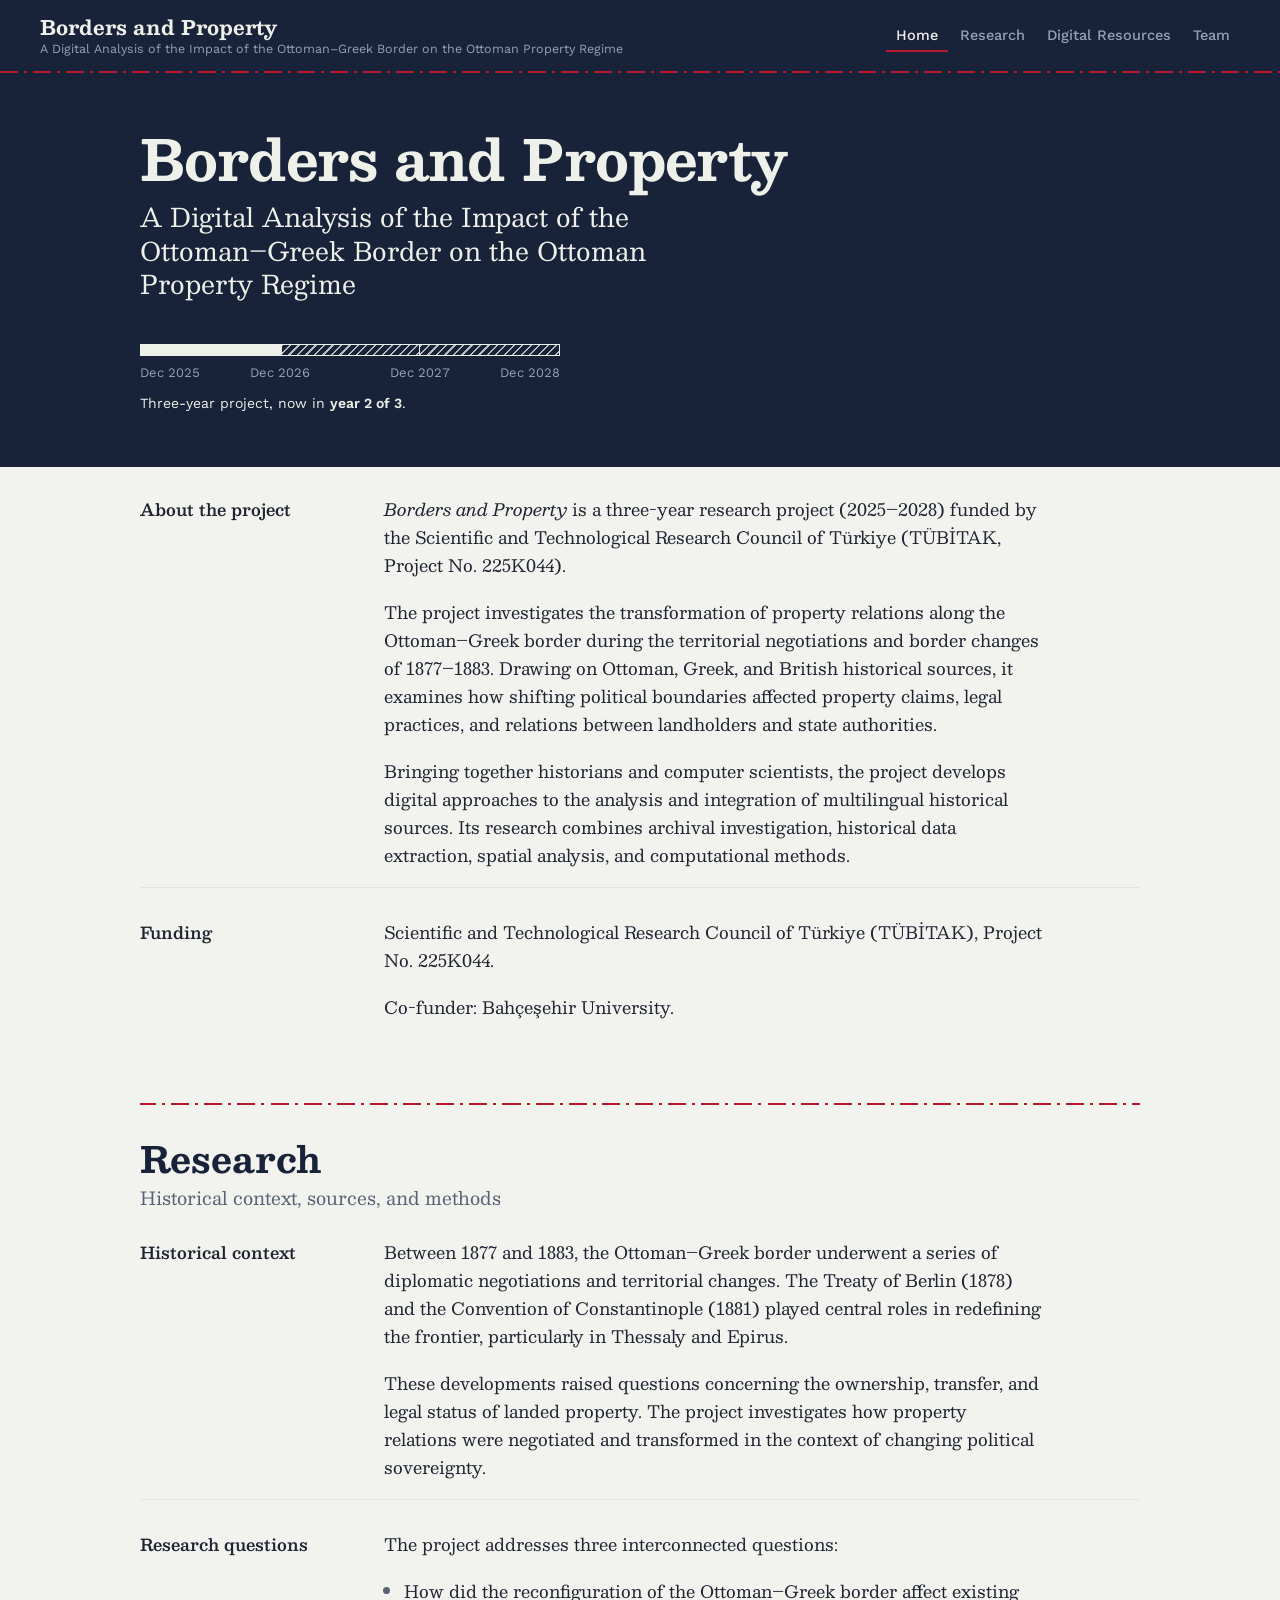
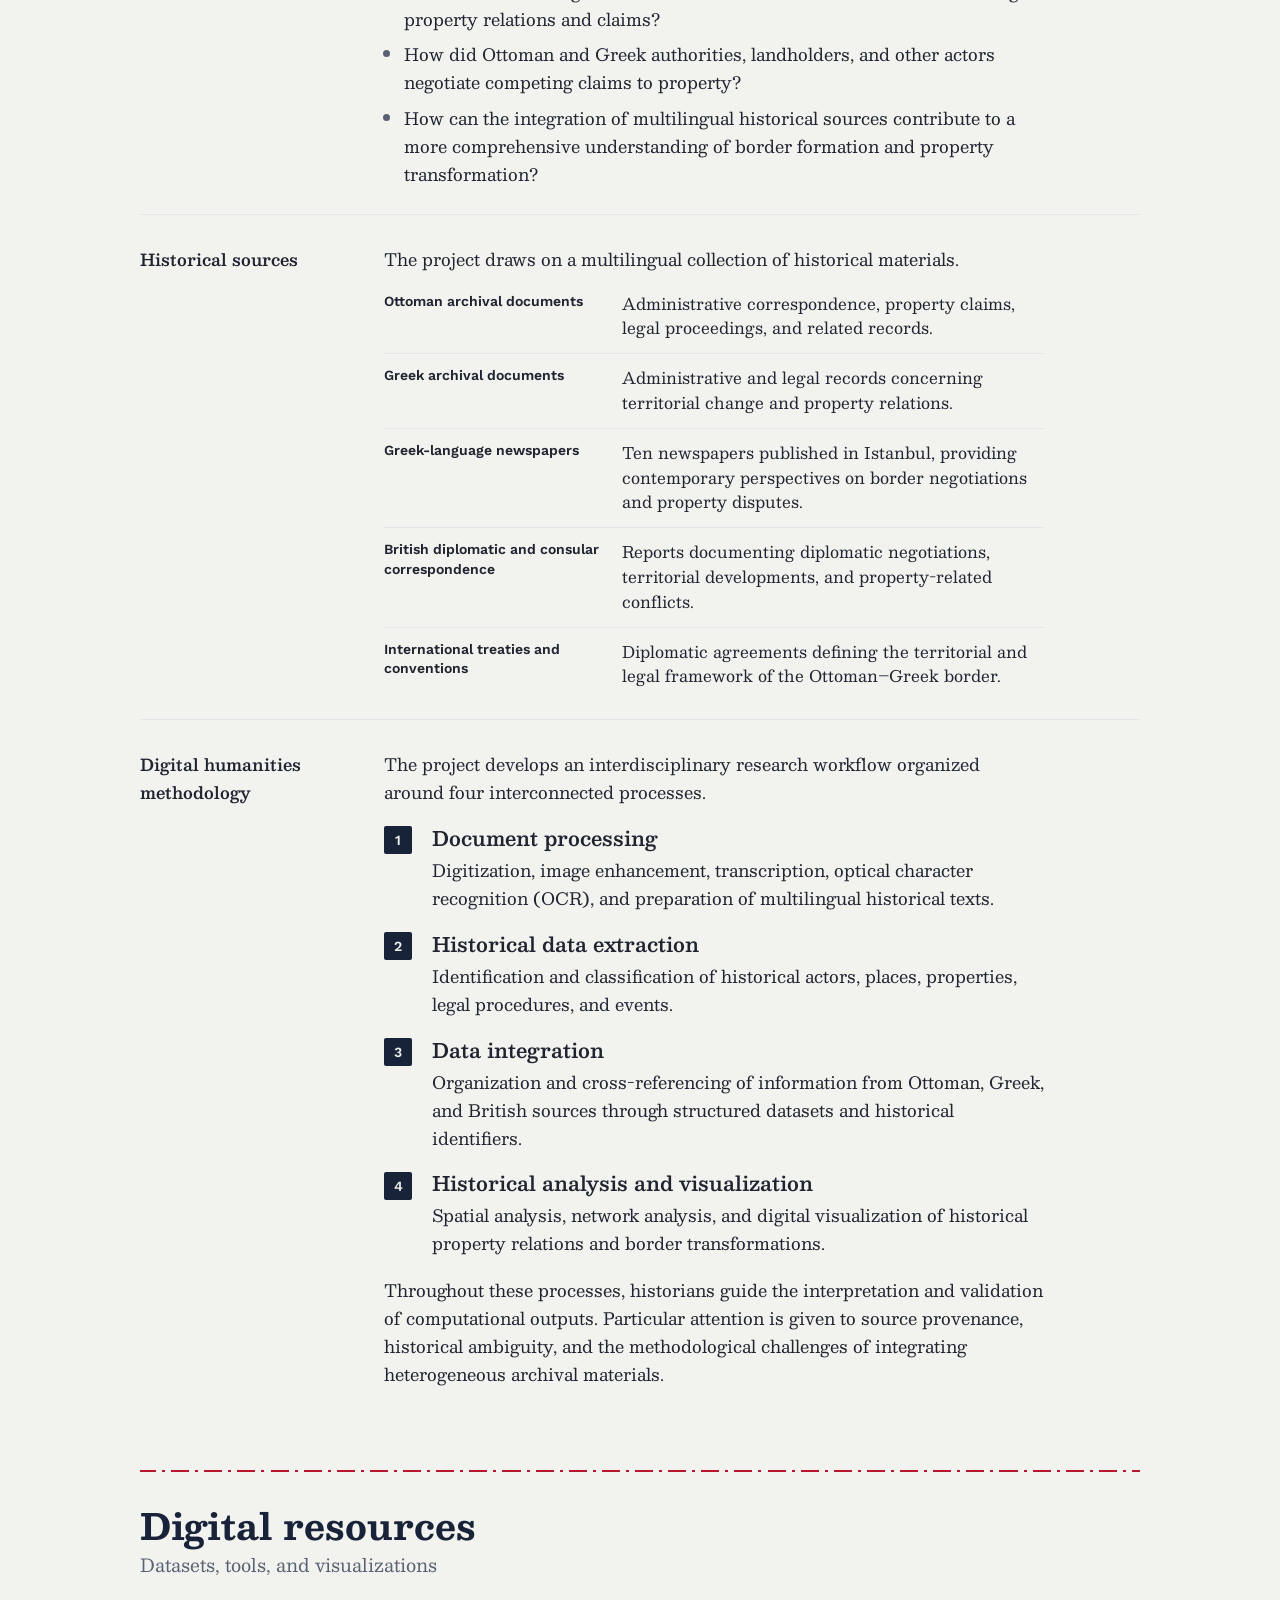
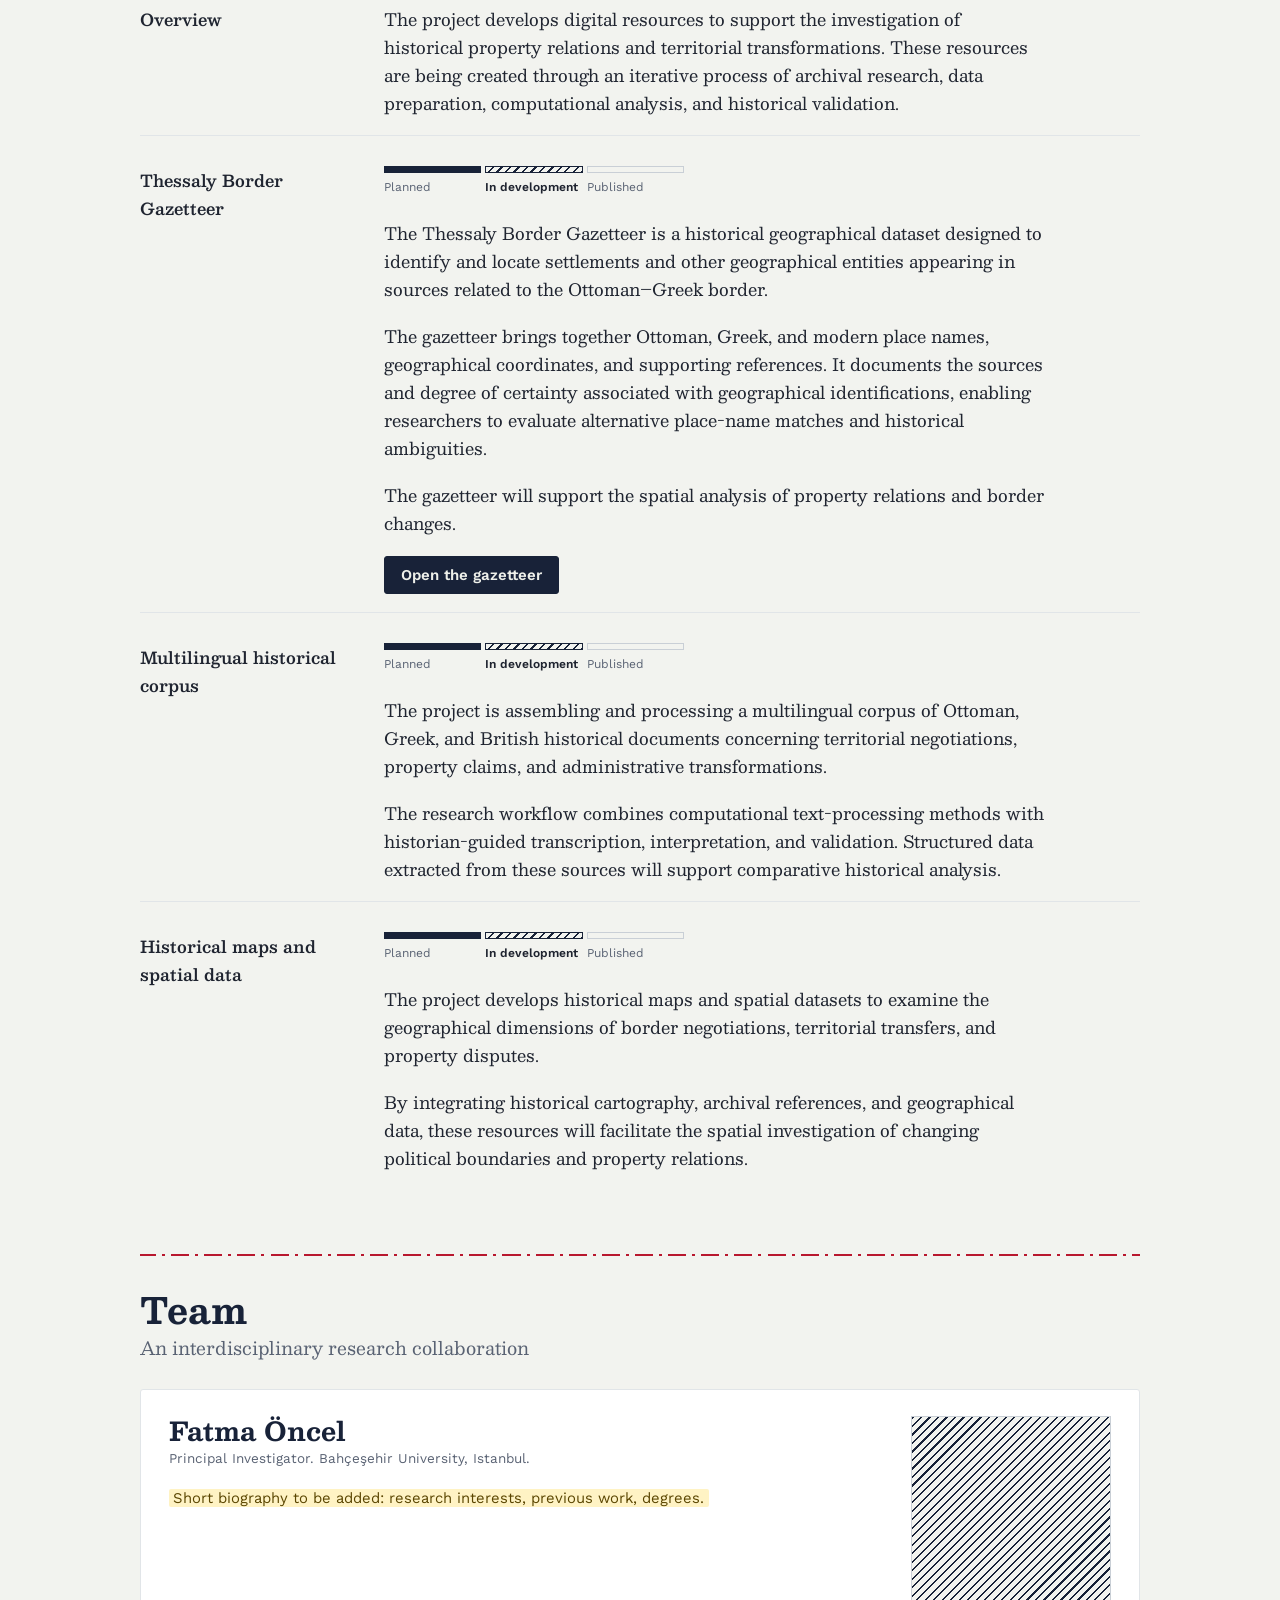
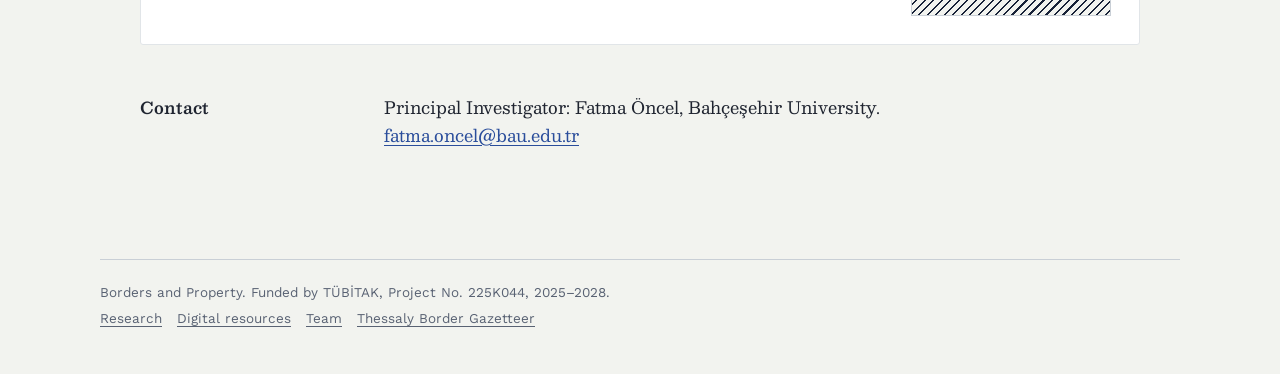
==== commit 513c8e54: "Remove Featured digital resource section from the home part" ====
--- a/index.html
+++ b/index.html
@@ -66,22 +66,6 @@
         <div class="body">
           <p>Scientific and Technological Research Council of Türkiye (TÜBİTAK), Project No. 225K044.</p>
           <p>Co-funder: Bahçeşehir University.</p>
-        </div>
-      </section>
-
-      <section class="section">
-        <h3>Featured digital resource</h3>
-        <div class="body">
-          <div class="sheet">
-            <h4>Thessaly Border Gazetteer</h4>
-            <ol class="status" aria-label="Status: in development">
-              <li class="is-done">Planned</li>
-              <li class="is-now">In development</li>
-              <li>Published</li>
-            </ol>
-            <p>Explore the historical geography of the Ottoman–Greek frontier through a developing gazetteer that connects historical place names, modern geographical identifications, and archival references.</p>
-            <a class="btn" href="/Thessaly-Border-Gazetteer/">Open the gazetteer</a>
-          </div>
         </div>
       </section>
 
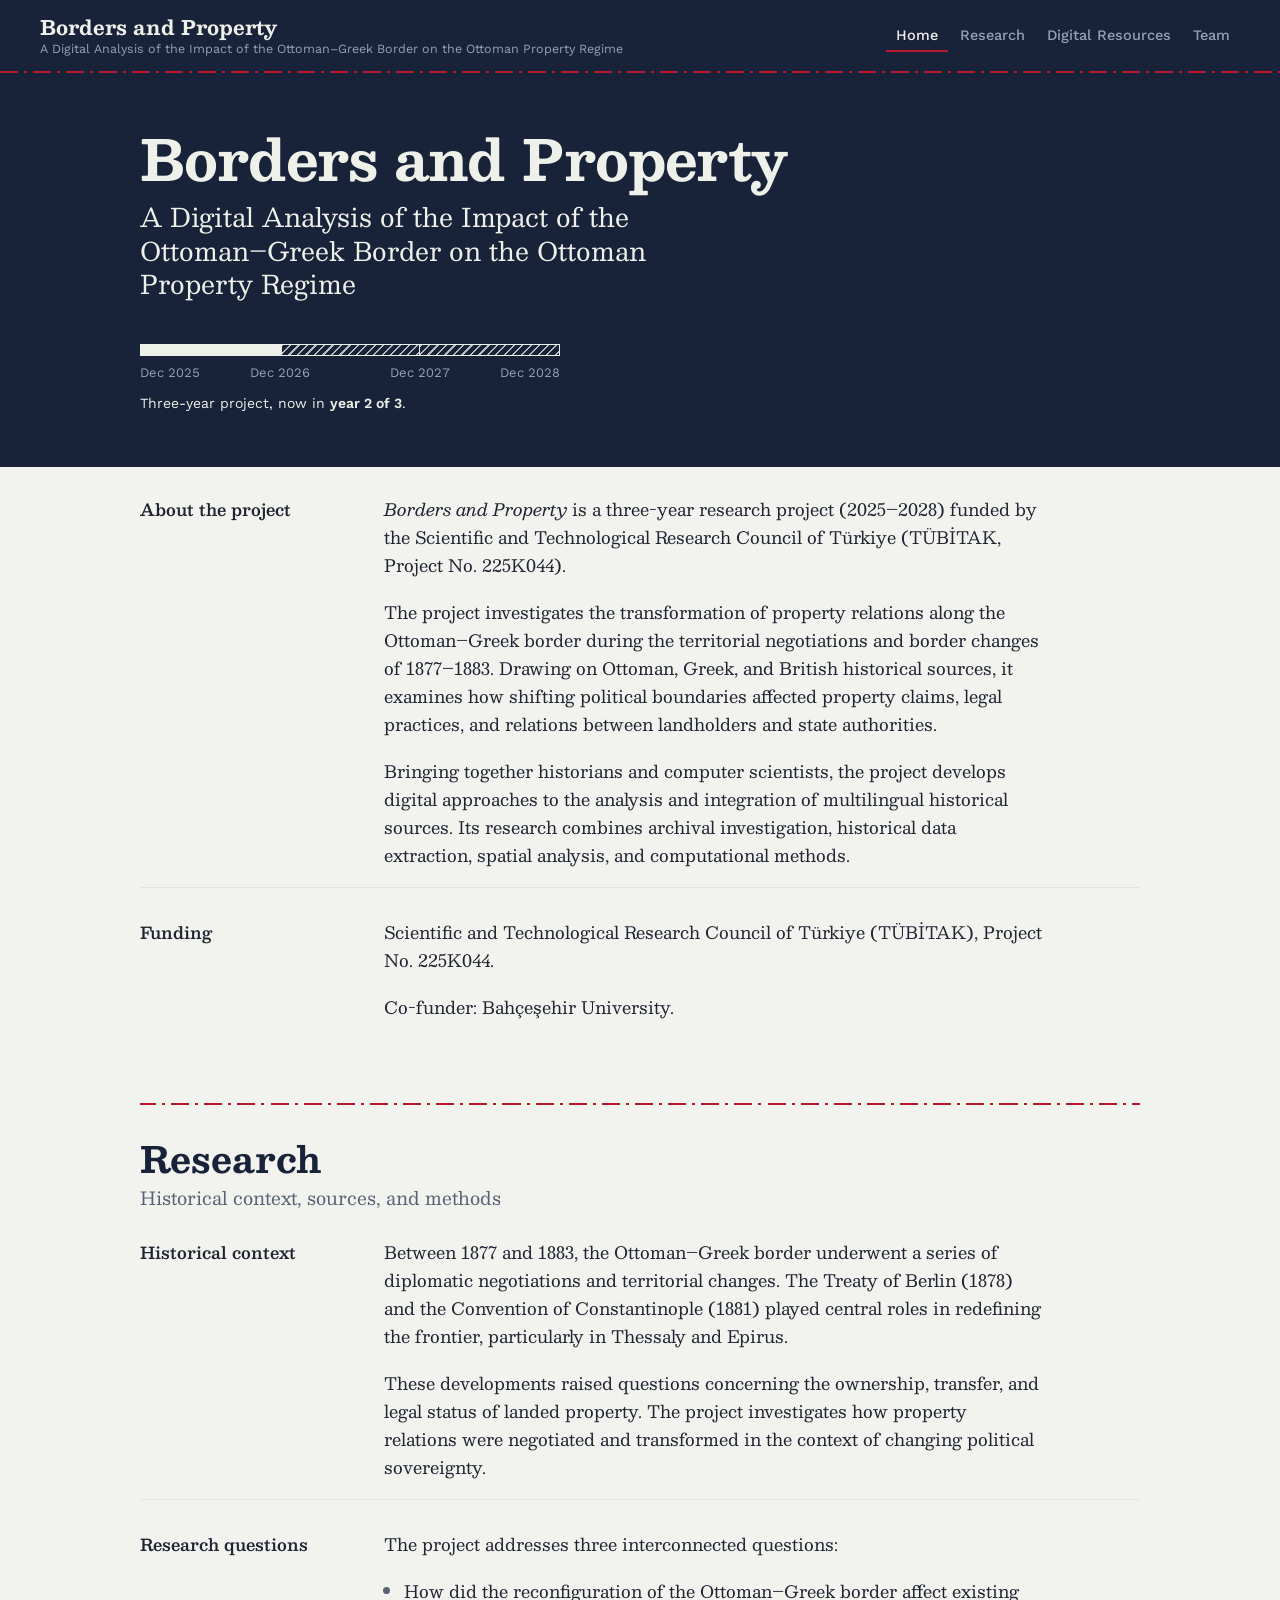
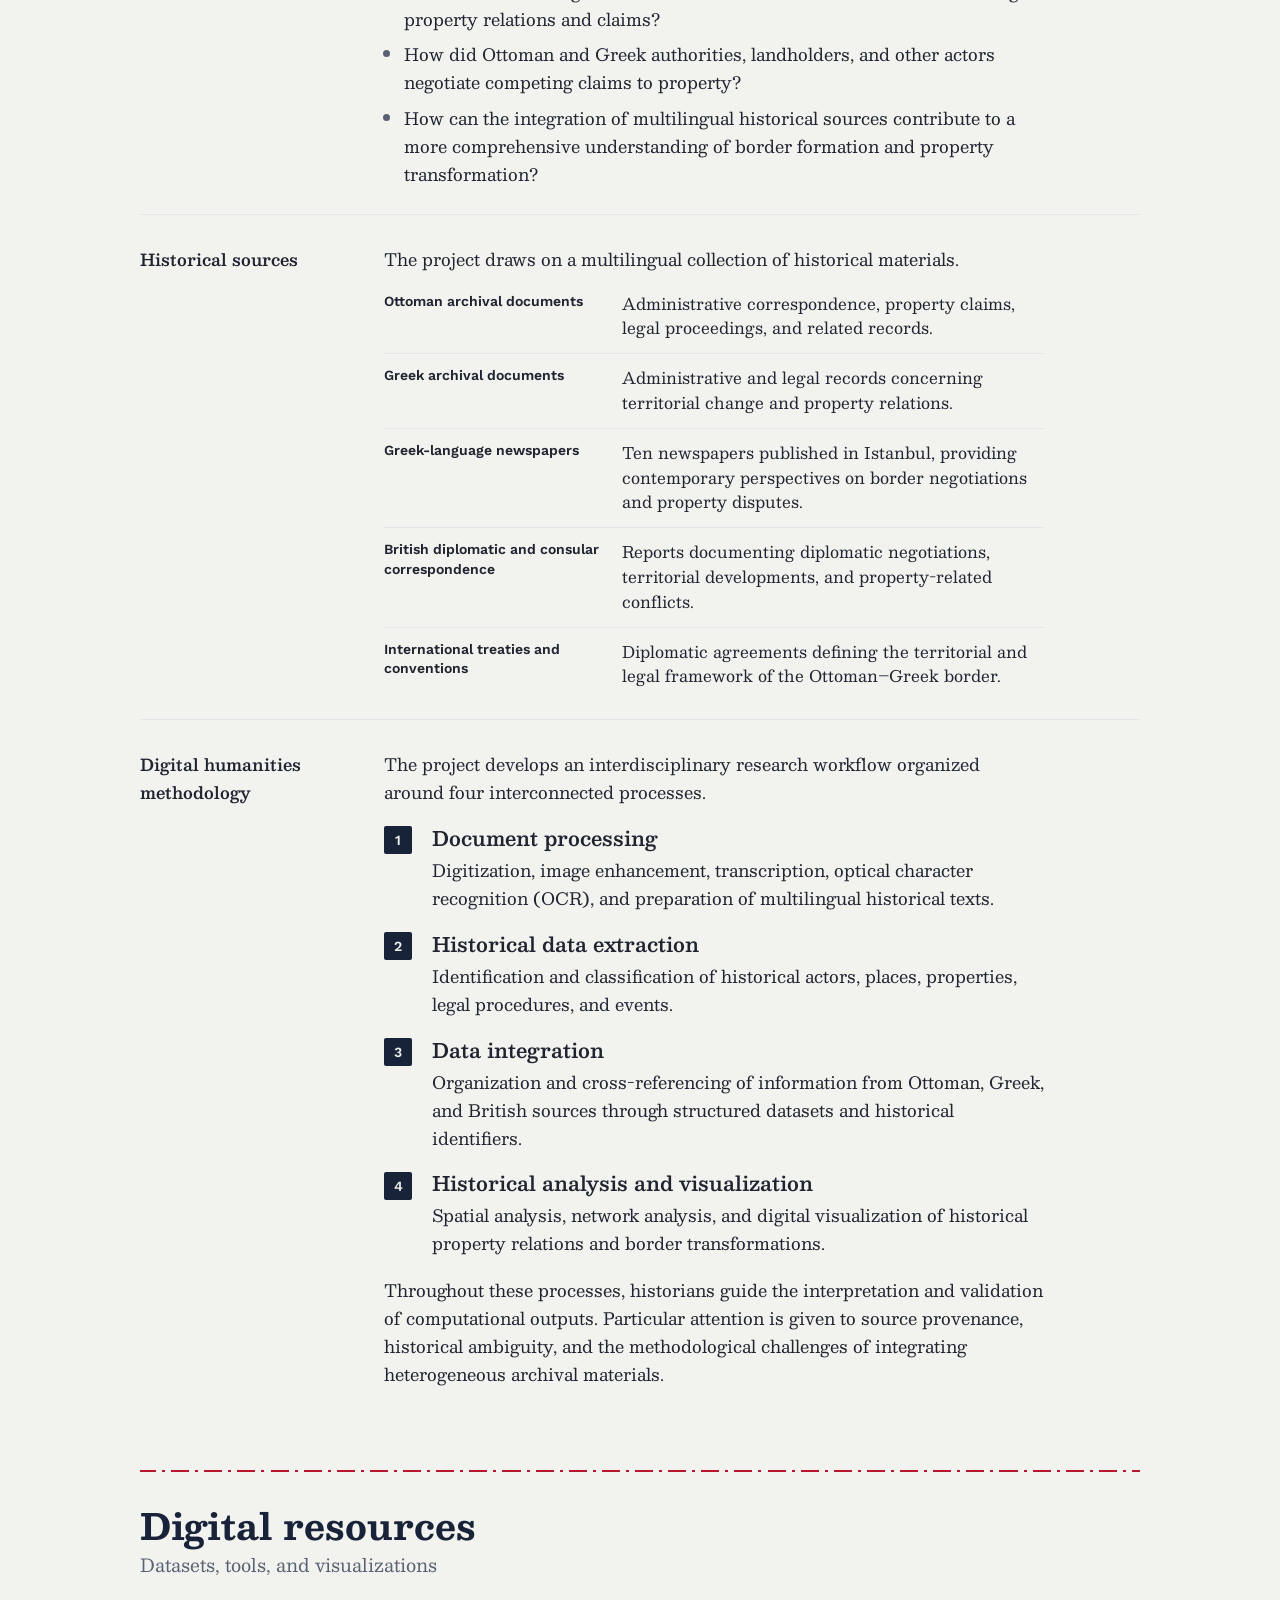
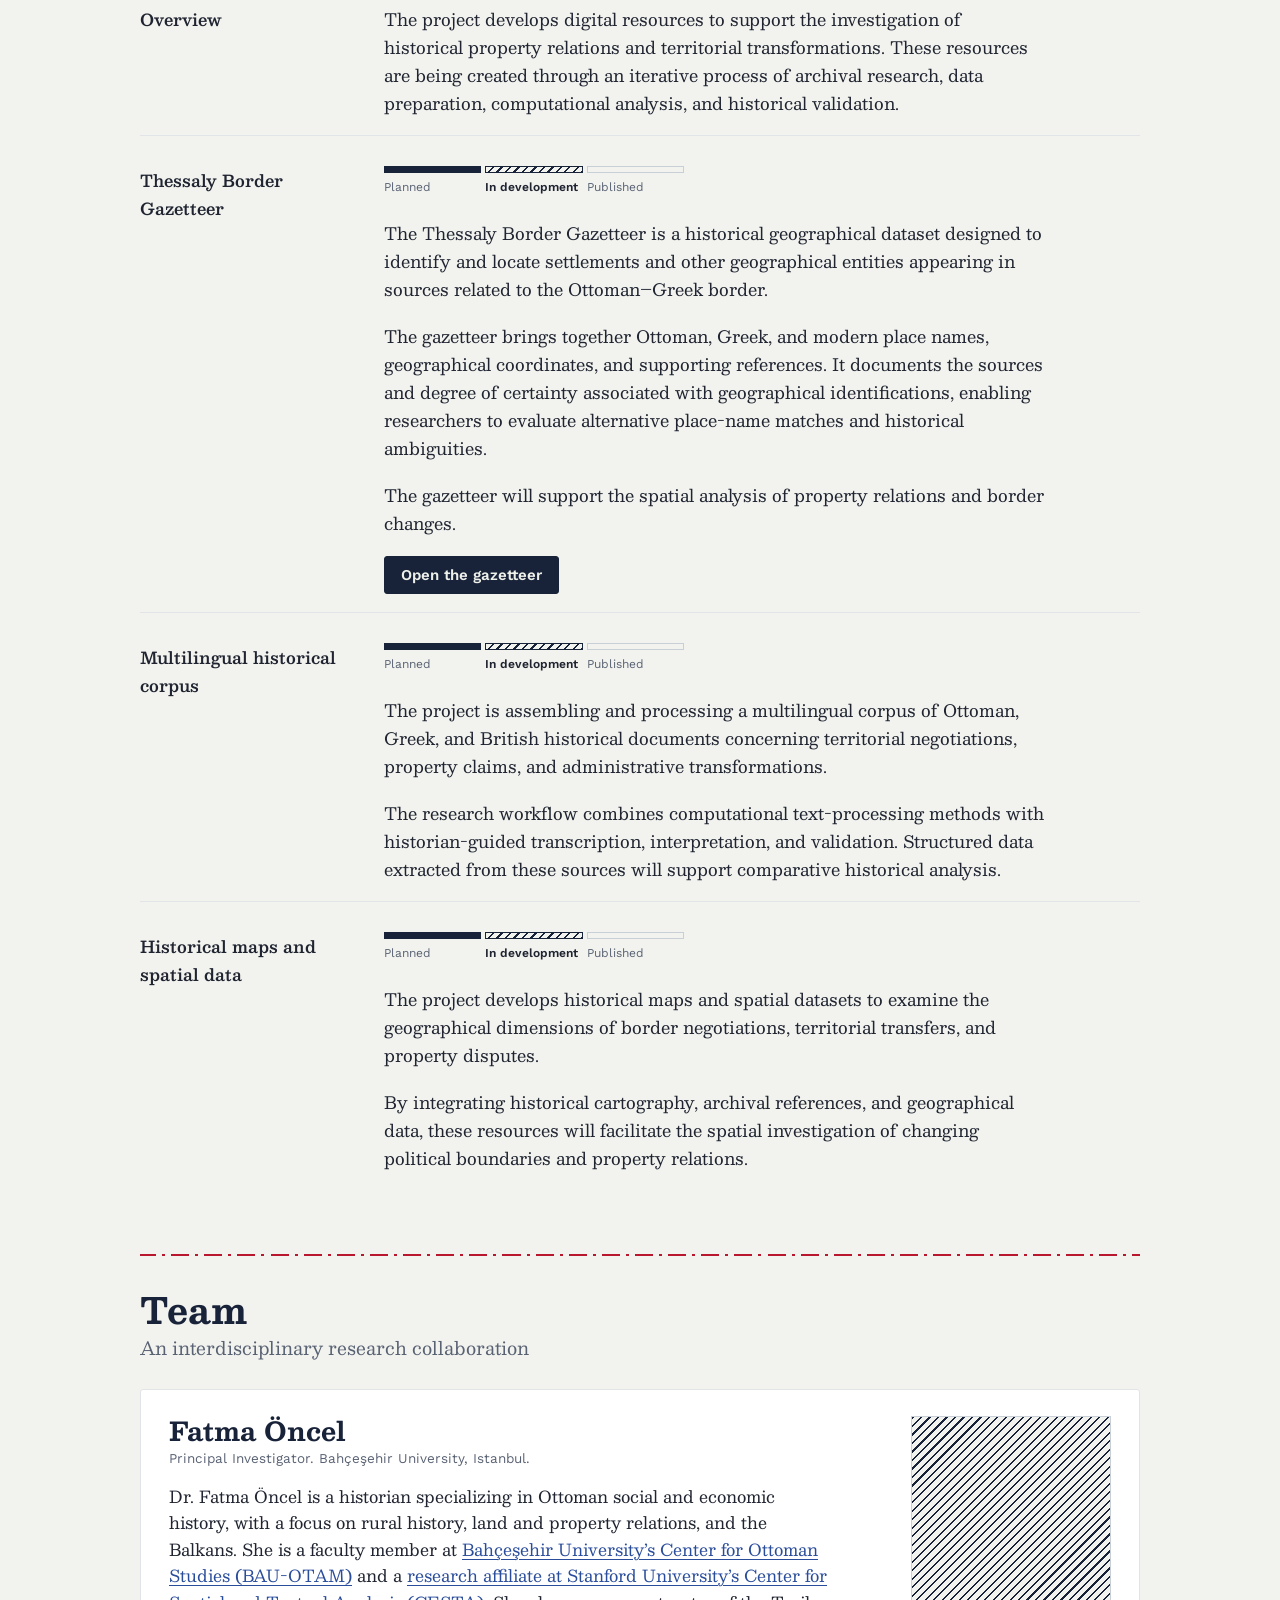
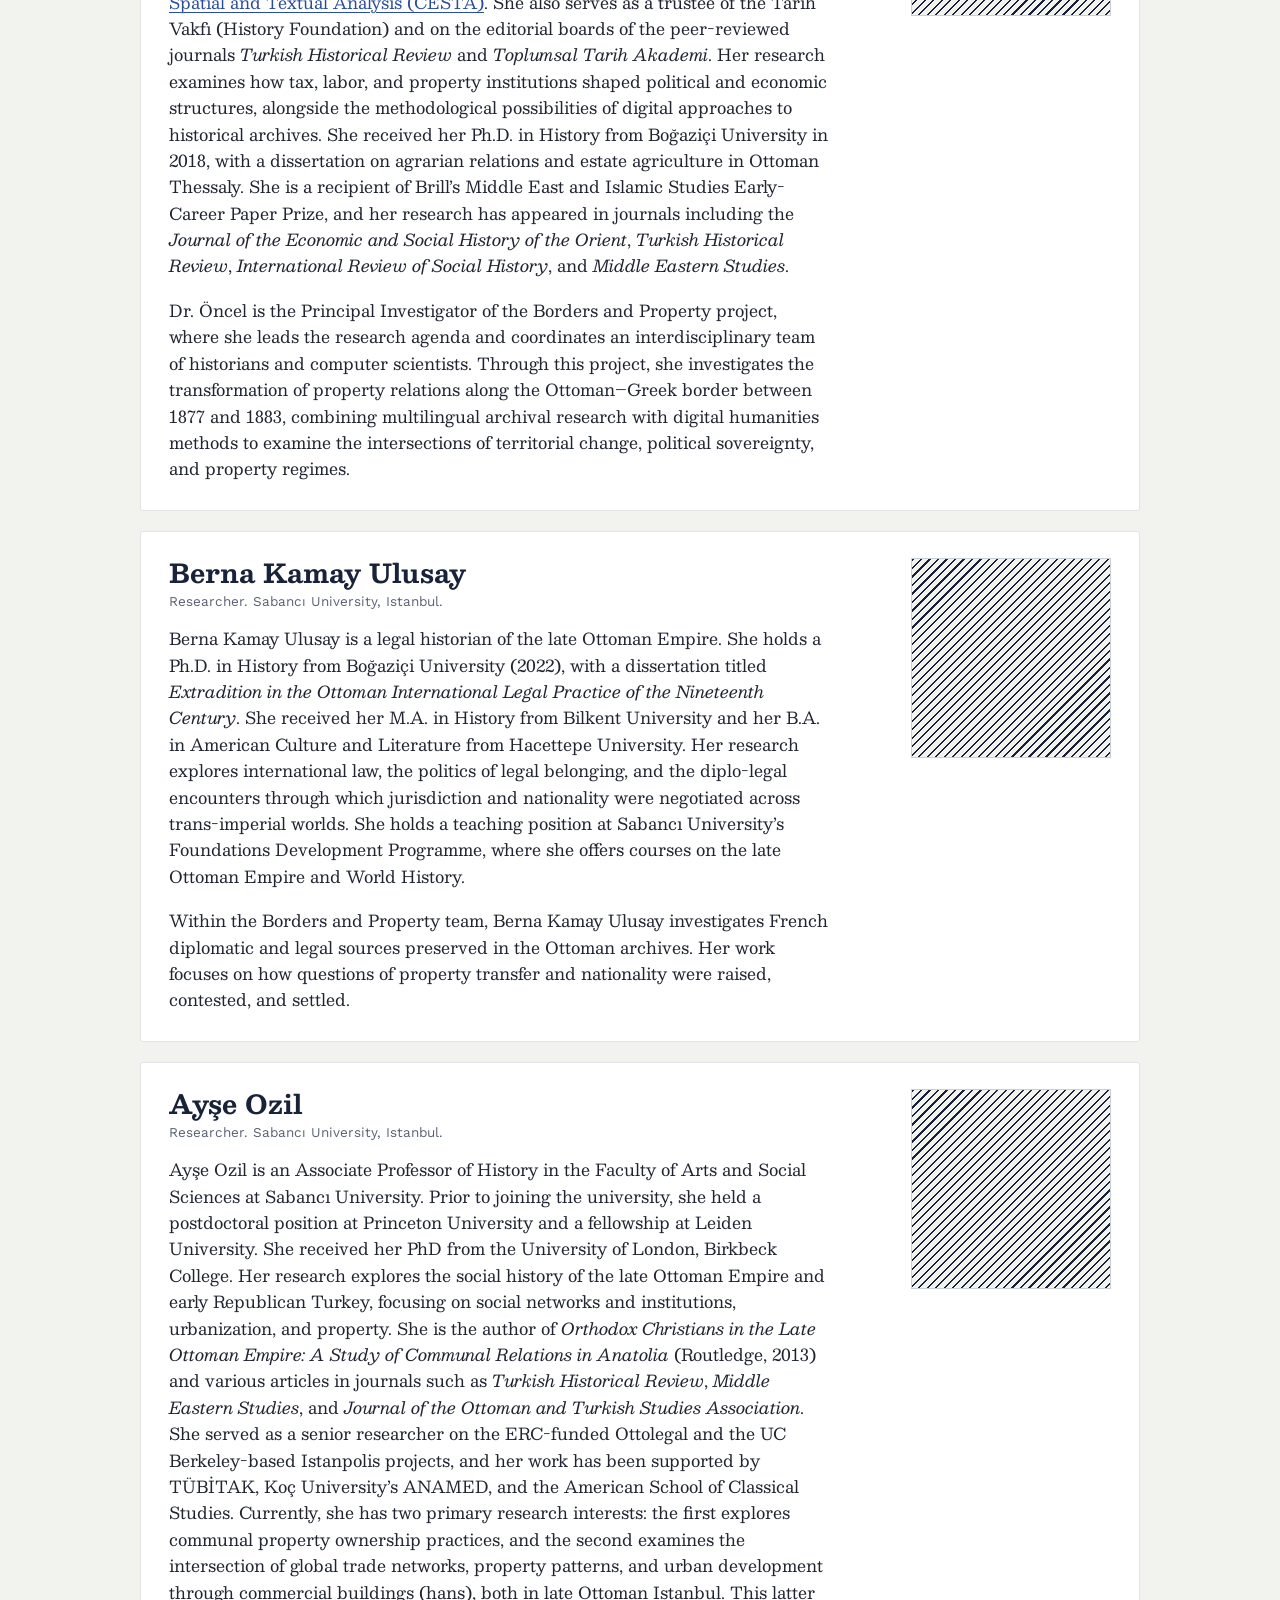
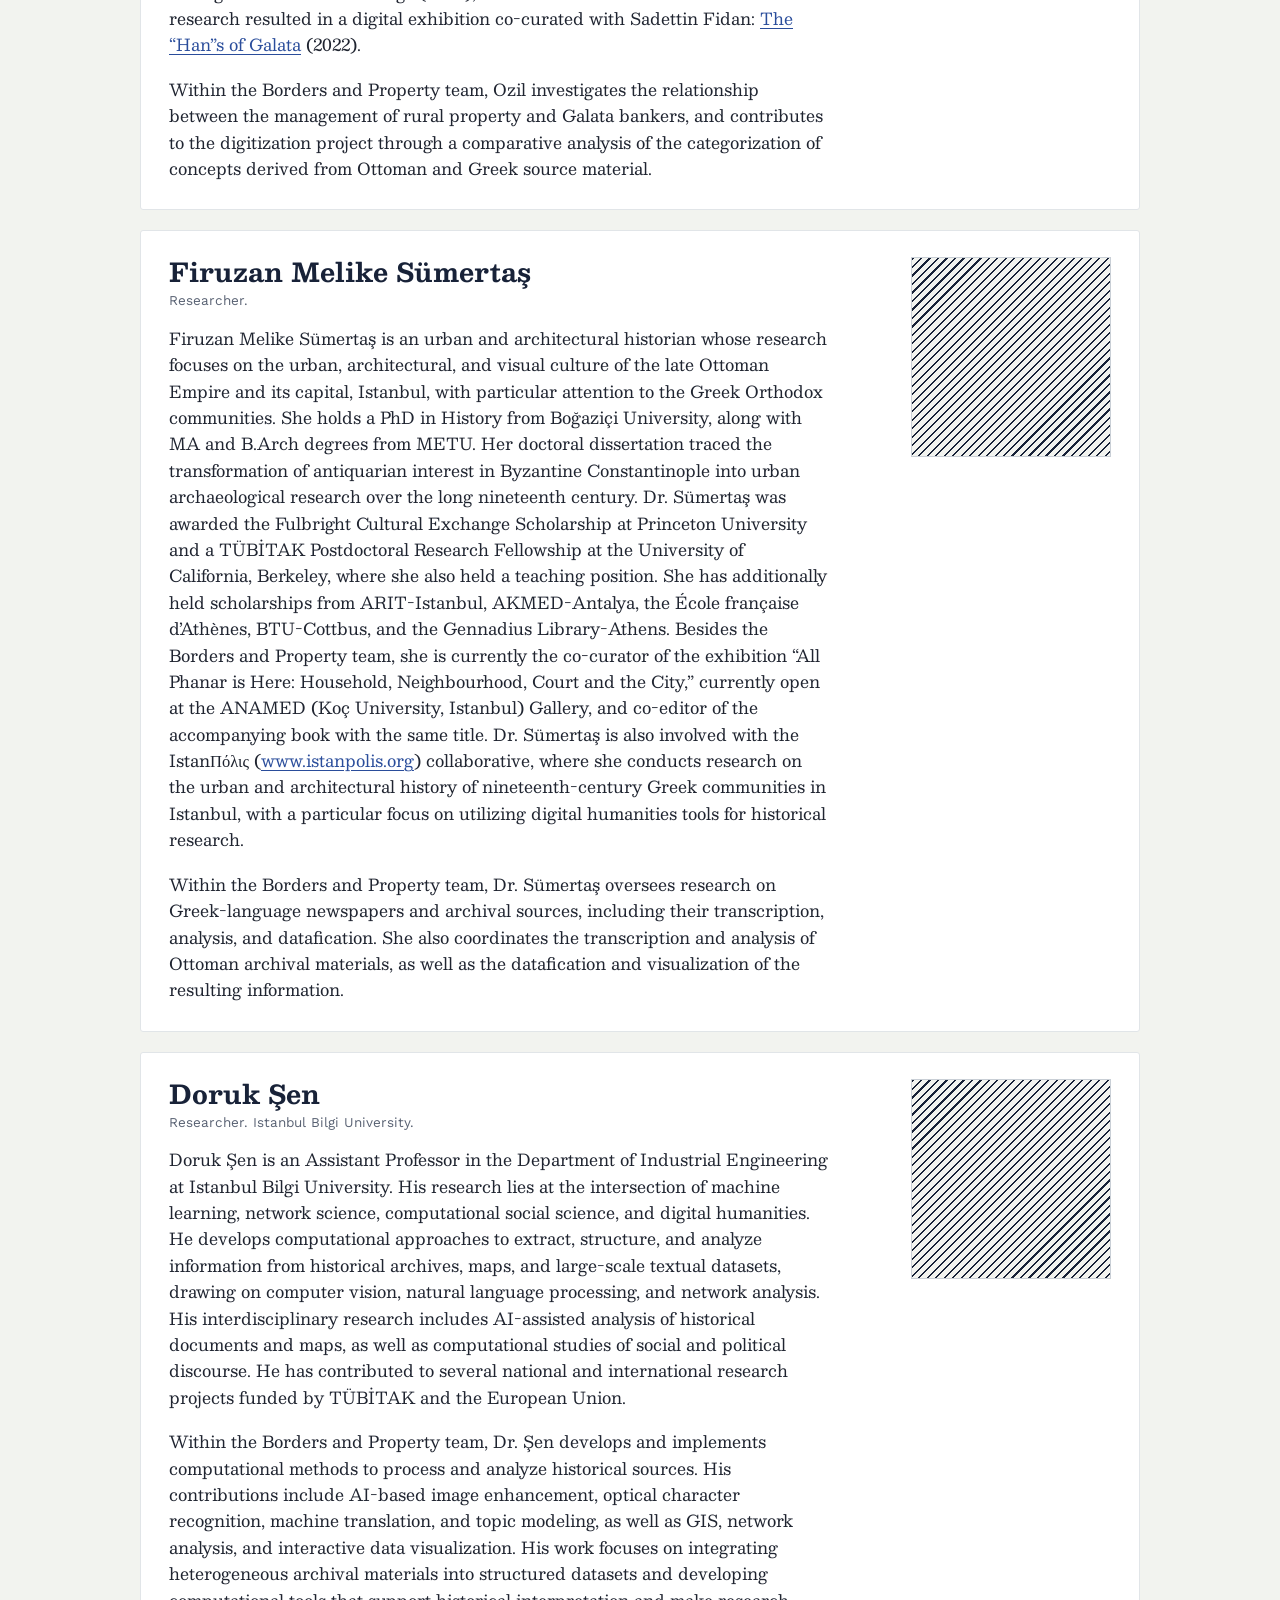
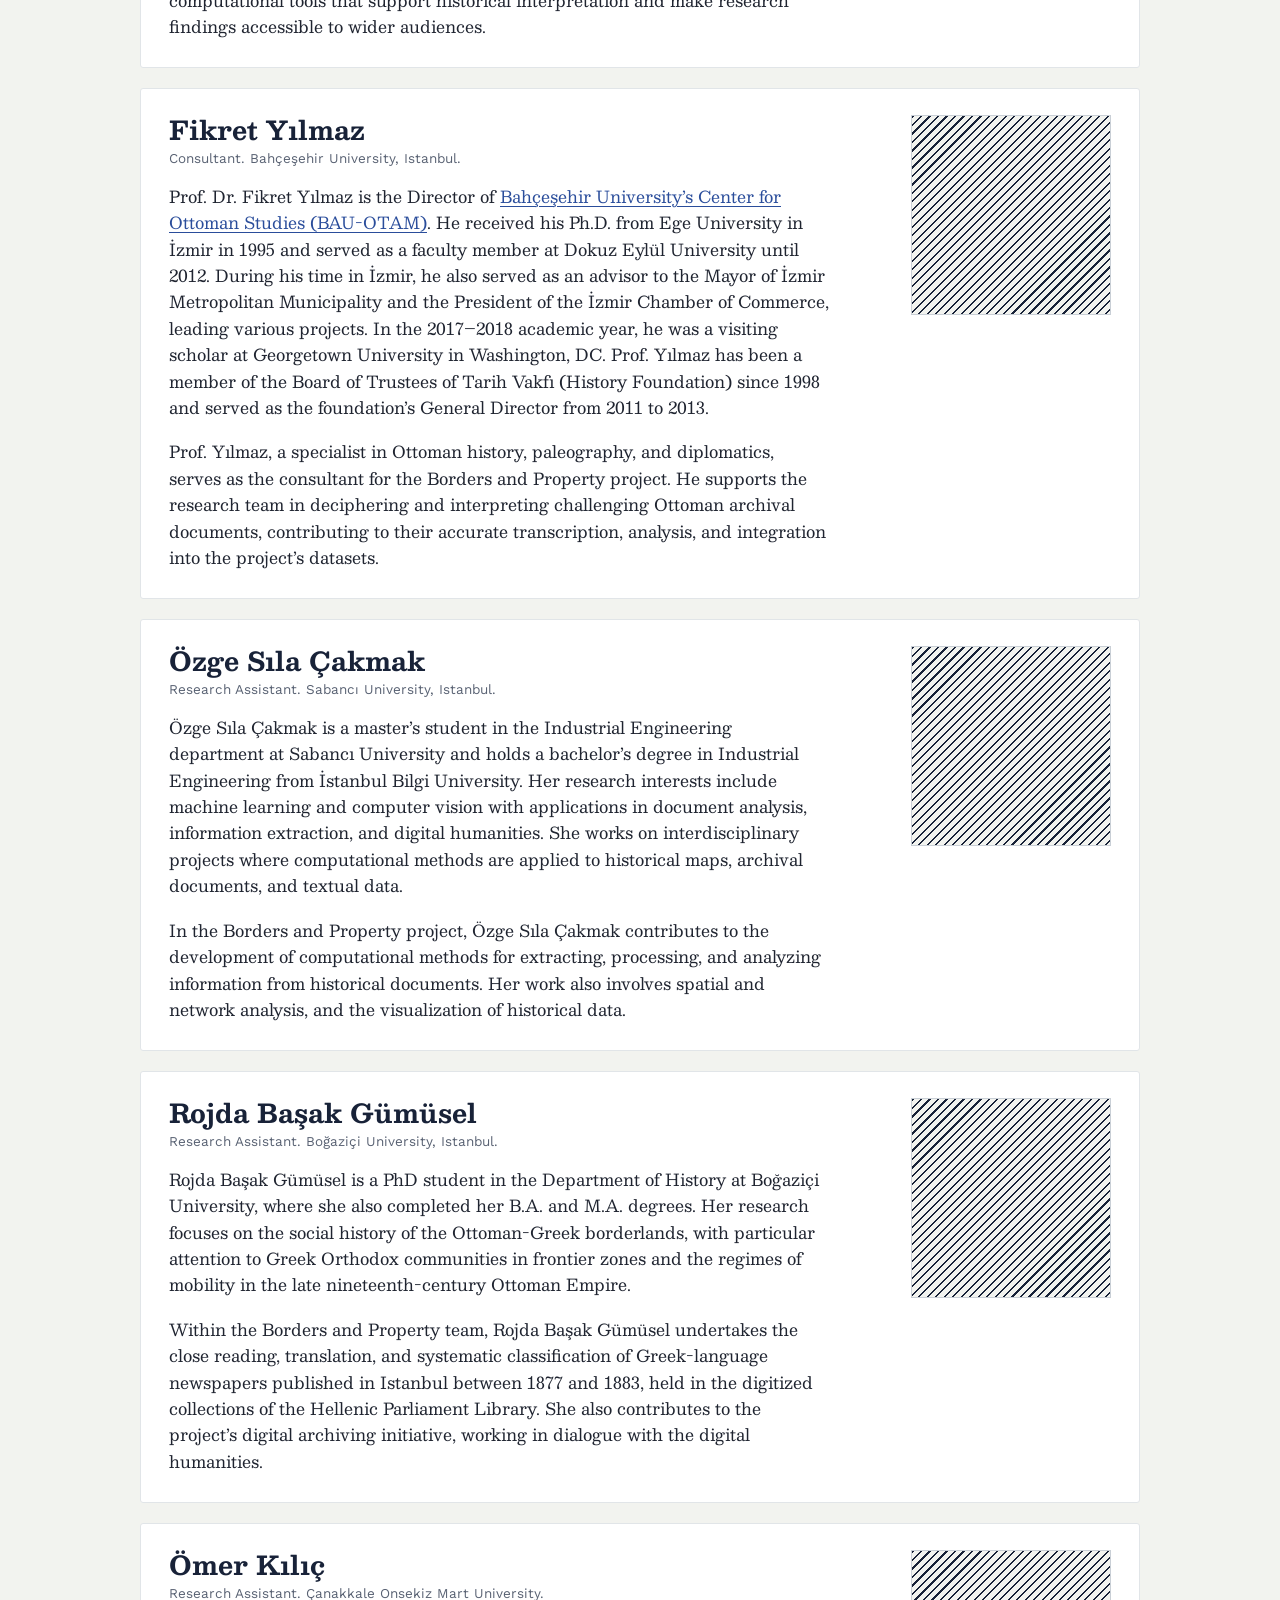
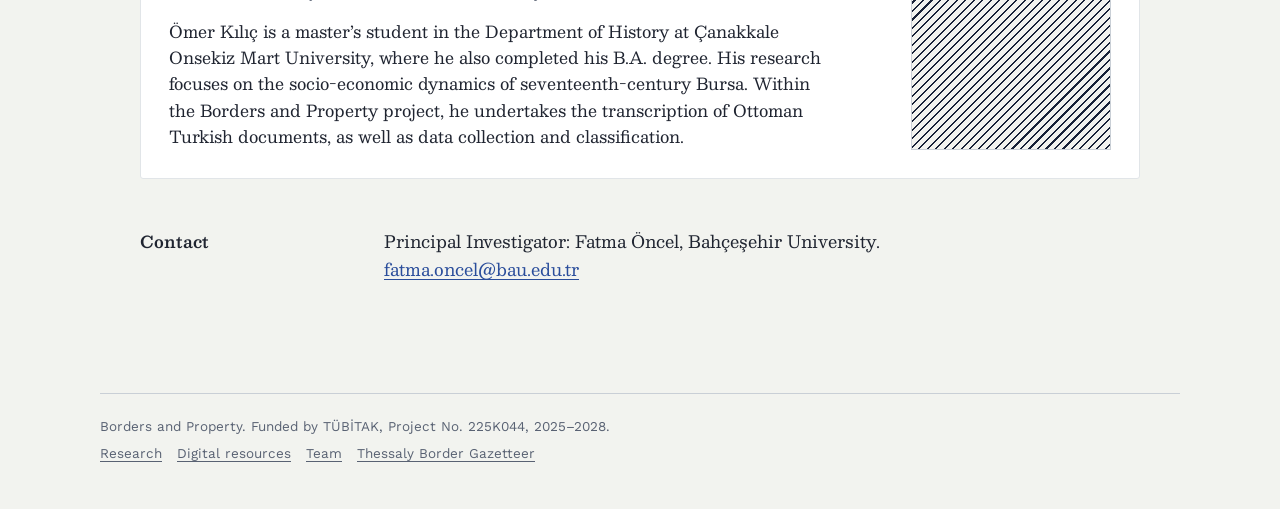
==== commit ed7c1f41: "Update team section with member bios and order" ====
--- a/index.html
+++ b/index.html
@@ -217,7 +217,103 @@
             <h3 class="person-name">Fatma Öncel</h3>
             <p class="person-role">Principal Investigator. Bahçeşehir University, Istanbul.</p>
             <div class="person-bio">
-              <p><span class="todo">Short biography to be added: research interests, previous work, degrees.</span></p>
+              <p>Dr. Fatma Öncel is a historian specializing in Ottoman social and economic history, with a focus on rural history, land and property relations, and the Balkans. She is a faculty member at <a href="https://bau.edu.tr/akademik/12660-otam">Bahçeşehir University’s Center for Ottoman Studies (BAU-OTAM)</a> and a <a href="https://profiles.stanford.edu/fatma-oncel">research affiliate at Stanford University’s Center for Spatial and Textual Analysis (CESTA)</a>. She also serves as a trustee of the Tarih Vakfı (History Foundation) and on the editorial boards of the peer-reviewed journals <em>Turkish Historical Review</em> and <em>Toplumsal Tarih Akademi</em>. Her research examines how tax, labor, and property institutions shaped political and economic structures, alongside the methodological possibilities of digital approaches to historical archives. She received her Ph.D. in History from Boğaziçi University in 2018, with a dissertation on agrarian relations and estate agriculture in Ottoman Thessaly. She is a recipient of Brill’s Middle East and Islamic Studies Early-Career Paper Prize, and her research has appeared in journals including the <em>Journal of the Economic and Social History of the Orient</em>, <em>Turkish Historical Review</em>, <em>International Review of Social History</em>, and <em>Middle Eastern Studies</em>.</p>
+              <p>Dr. Öncel is the Principal Investigator of the Borders and Property project, where she leads the research agenda and coordinates an interdisciplinary team of historians and computer scientists. Through this project, she investigates the transformation of property relations along the Ottoman–Greek border between 1877 and 1883, combining multilingual archival research with digital humanities methods to examine the intersections of territorial change, political sovereignty, and property regimes.</p>
+            </div>
+          </div>
+          <div class="person-photo"></div>
+        </article>
+
+        <article class="person">
+          <div class="person-text">
+            <h3 class="person-name">Berna Kamay Ulusay</h3>
+            <p class="person-role">Researcher. Sabancı University, Istanbul.</p>
+            <div class="person-bio">
+              <p>Berna Kamay Ulusay is a legal historian of the late Ottoman Empire. She holds a Ph.D. in History from Boğaziçi University (2022), with a dissertation titled <em>Extradition in the Ottoman International Legal Practice of the Nineteenth Century</em>. She received her M.A. in History from Bilkent University and her B.A. in American Culture and Literature from Hacettepe University. Her research explores international law, the politics of legal belonging, and the diplo-legal encounters through which jurisdiction and nationality were negotiated across trans-imperial worlds. She holds a teaching position at Sabancı University’s Foundations Development Programme, where she offers courses on the late Ottoman Empire and World History.</p>
+              <p>Within the Borders and Property team, Berna Kamay Ulusay investigates French diplomatic and legal sources preserved in the Ottoman archives. Her work focuses on how questions of property transfer and nationality were raised, contested, and settled.</p>
+            </div>
+          </div>
+          <div class="person-photo"></div>
+        </article>
+
+        <article class="person">
+          <div class="person-text">
+            <h3 class="person-name">Ayşe Ozil</h3>
+            <p class="person-role">Researcher. Sabancı University, Istanbul.</p>
+            <div class="person-bio">
+              <p>Ayşe Ozil is an Associate Professor of History in the Faculty of Arts and Social Sciences at Sabancı University. Prior to joining the university, she held a postdoctoral position at Princeton University and a fellowship at Leiden University. She received her PhD from the University of London, Birkbeck College. Her research explores the social history of the late Ottoman Empire and early Republican Turkey, focusing on social networks and institutions, urbanization, and property. She is the author of <em>Orthodox Christians in the Late Ottoman Empire: A Study of Communal Relations in Anatolia</em> (Routledge, 2013) and various articles in journals such as <em>Turkish Historical Review</em>, <em>Middle Eastern Studies</em>, and <em>Journal of the Ottoman and Turkish Studies Association</em>. She served as a senior researcher on the ERC-funded Ottolegal and the UC Berkeley-based Istanpolis projects, and her work has been supported by TÜBİTAK, Koç University’s ANAMED, and the American School of Classical Studies. Currently, she has two primary research interests: the first explores communal property ownership practices, and the second examines the intersection of global trade networks, property patterns, and urban development through commercial buildings (hans), both in late Ottoman Istanbul. This latter research resulted in a digital exhibition co-curated with Sadettin Fidan: <a href="https://artsandculture.google.com/story/the-han-s-of-galata-sakp-sabanc-museum/HQWhQ-nXDqLkBg?hl=en">The “Han”s of Galata</a> (2022).</p>
+              <p>Within the Borders and Property team, Ozil investigates the relationship between the management of rural property and Galata bankers, and contributes to the digitization project through a comparative analysis of the categorization of concepts derived from Ottoman and Greek source material.</p>
+            </div>
+          </div>
+          <div class="person-photo"></div>
+        </article>
+
+        <article class="person">
+          <div class="person-text">
+            <h3 class="person-name">Firuzan Melike Sümertaş</h3>
+            <p class="person-role">Researcher.</p>
+            <div class="person-bio">
+              <p>Firuzan Melike Sümertaş is an urban and architectural historian whose research focuses on the urban, architectural, and visual culture of the late Ottoman Empire and its capital, Istanbul, with particular attention to the Greek Orthodox communities. She holds a PhD in History from Boğaziçi University, along with MA and B.Arch degrees from METU. Her doctoral dissertation traced the transformation of antiquarian interest in Byzantine Constantinople into urban archaeological research over the long nineteenth century. Dr. Sümertaş was awarded the Fulbright Cultural Exchange Scholarship at Princeton University and a TÜBİTAK Postdoctoral Research Fellowship at the University of California, Berkeley, where she also held a teaching position. She has additionally held scholarships from ARIT-Istanbul, AKMED-Antalya, the École française d’Athènes, BTU-Cottbus, and the Gennadius Library-Athens. Besides the Borders and Property team, she is currently the co-curator of the exhibition “All Phanar is Here: Household, Neighbourhood, Court and the City,” currently open at the ANAMED (Koç University, Istanbul) Gallery, and co-editor of the accompanying book with the same title. Dr. Sümertaş is also involved with the IstanΠόλις (<a href="http://www.istanpolis.org/">www.istanpolis.org</a>) collaborative, where she conducts research on the urban and architectural history of nineteenth-century Greek communities in Istanbul, with a particular focus on utilizing digital humanities tools for historical research.</p>
+              <p>Within the Borders and Property team, Dr. Sümertaş oversees research on Greek-language newspapers and archival sources, including their transcription, analysis, and datafication. She also coordinates the transcription and analysis of Ottoman archival materials, as well as the datafication and visualization of the resulting information.</p>
+            </div>
+          </div>
+          <div class="person-photo"></div>
+        </article>
+
+        <article class="person">
+          <div class="person-text">
+            <h3 class="person-name">Doruk Şen</h3>
+            <p class="person-role">Researcher. Istanbul Bilgi University.</p>
+            <div class="person-bio">
+              <p>Doruk Şen is an Assistant Professor in the Department of Industrial Engineering at Istanbul Bilgi University. His research lies at the intersection of machine learning, network science, computational social science, and digital humanities. He develops computational approaches to extract, structure, and analyze information from historical archives, maps, and large-scale textual datasets, drawing on computer vision, natural language processing, and network analysis. His interdisciplinary research includes AI-assisted analysis of historical documents and maps, as well as computational studies of social and political discourse. He has contributed to several national and international research projects funded by TÜBİTAK and the European Union.</p>
+              <p>Within the Borders and Property team, Dr. Şen develops and implements computational methods to process and analyze historical sources. His contributions include AI-based image enhancement, optical character recognition, machine translation, and topic modeling, as well as GIS, network analysis, and interactive data visualization. His work focuses on integrating heterogeneous archival materials into structured datasets and developing computational tools that support historical interpretation and make research findings accessible to wider audiences.</p>
+            </div>
+          </div>
+          <div class="person-photo"></div>
+        </article>
+
+        <article class="person">
+          <div class="person-text">
+            <h3 class="person-name">Fikret Yılmaz</h3>
+            <p class="person-role">Consultant. Bahçeşehir University, Istanbul.</p>
+            <div class="person-bio">
+              <p>Prof. Dr. Fikret Yılmaz is the Director of <a href="https://bau.edu.tr/akademik/12660-otam">Bahçeşehir University’s Center for Ottoman Studies (BAU-OTAM)</a>. He received his Ph.D. from Ege University in İzmir in 1995 and served as a faculty member at Dokuz Eylül University until 2012. During his time in İzmir, he also served as an advisor to the Mayor of İzmir Metropolitan Municipality and the President of the İzmir Chamber of Commerce, leading various projects. In the 2017–2018 academic year, he was a visiting scholar at Georgetown University in Washington, DC. Prof. Yılmaz has been a member of the Board of Trustees of Tarih Vakfı (History Foundation) since 1998 and served as the foundation’s General Director from 2011 to 2013.</p>
+              <p>Prof. Yılmaz, a specialist in Ottoman history, paleography, and diplomatics, serves as the consultant for the Borders and Property project. He supports the research team in deciphering and interpreting challenging Ottoman archival documents, contributing to their accurate transcription, analysis, and integration into the project’s datasets.</p>
+            </div>
+          </div>
+          <div class="person-photo"></div>
+        </article>
+
+        <article class="person">
+          <div class="person-text">
+            <h3 class="person-name">Özge Sıla Çakmak</h3>
+            <p class="person-role">Research Assistant. Sabancı University, Istanbul.</p>
+            <div class="person-bio">
+              <p>Özge Sıla Çakmak is a master’s student in the Industrial Engineering department at Sabancı University and holds a bachelor’s degree in Industrial Engineering from İstanbul Bilgi University. Her research interests include machine learning and computer vision with applications in document analysis, information extraction, and digital humanities. She works on interdisciplinary projects where computational methods are applied to historical maps, archival documents, and textual data.</p>
+              <p>In the Borders and Property project, Özge Sıla Çakmak contributes to the development of computational methods for extracting, processing, and analyzing information from historical documents. Her work also involves spatial and network analysis, and the visualization of historical data.</p>
+            </div>
+          </div>
+          <div class="person-photo"></div>
+        </article>
+
+        <article class="person">
+          <div class="person-text">
+            <h3 class="person-name">Rojda Başak Gümüsel</h3>
+            <p class="person-role">Research Assistant. Boğaziçi University, Istanbul.</p>
+            <div class="person-bio">
+              <p>Rojda Başak Gümüsel is a PhD student in the Department of History at Boğaziçi University, where she also completed her B.A. and M.A. degrees. Her research focuses on the social history of the Ottoman-Greek borderlands, with particular attention to Greek Orthodox communities in frontier zones and the regimes of mobility in the late nineteenth-century Ottoman Empire.</p>
+              <p>Within the Borders and Property team, Rojda Başak Gümüsel undertakes the close reading, translation, and systematic classification of Greek-language newspapers published in Istanbul between 1877 and 1883, held in the digitized collections of the Hellenic Parliament Library. She also contributes to the project’s digital archiving initiative, working in dialogue with the digital humanities.</p>
+            </div>
+          </div>
+          <div class="person-photo"></div>
+        </article>
+
+        <article class="person">
+          <div class="person-text">
+            <h3 class="person-name">Ömer Kılıç</h3>
+            <p class="person-role">Research Assistant. Çanakkale Onsekiz Mart University.</p>
+            <div class="person-bio">
+              <p>Ömer Kılıç is a master’s student in the Department of History at Çanakkale Onsekiz Mart University, where he also completed his B.A. degree. His research focuses on the socio-economic dynamics of seventeenth-century Bursa. Within the Borders and Property project, he undertakes the transcription of Ottoman Turkish documents, as well as data collection and classification.</p>
             </div>
           </div>
           <div class="person-photo"></div>
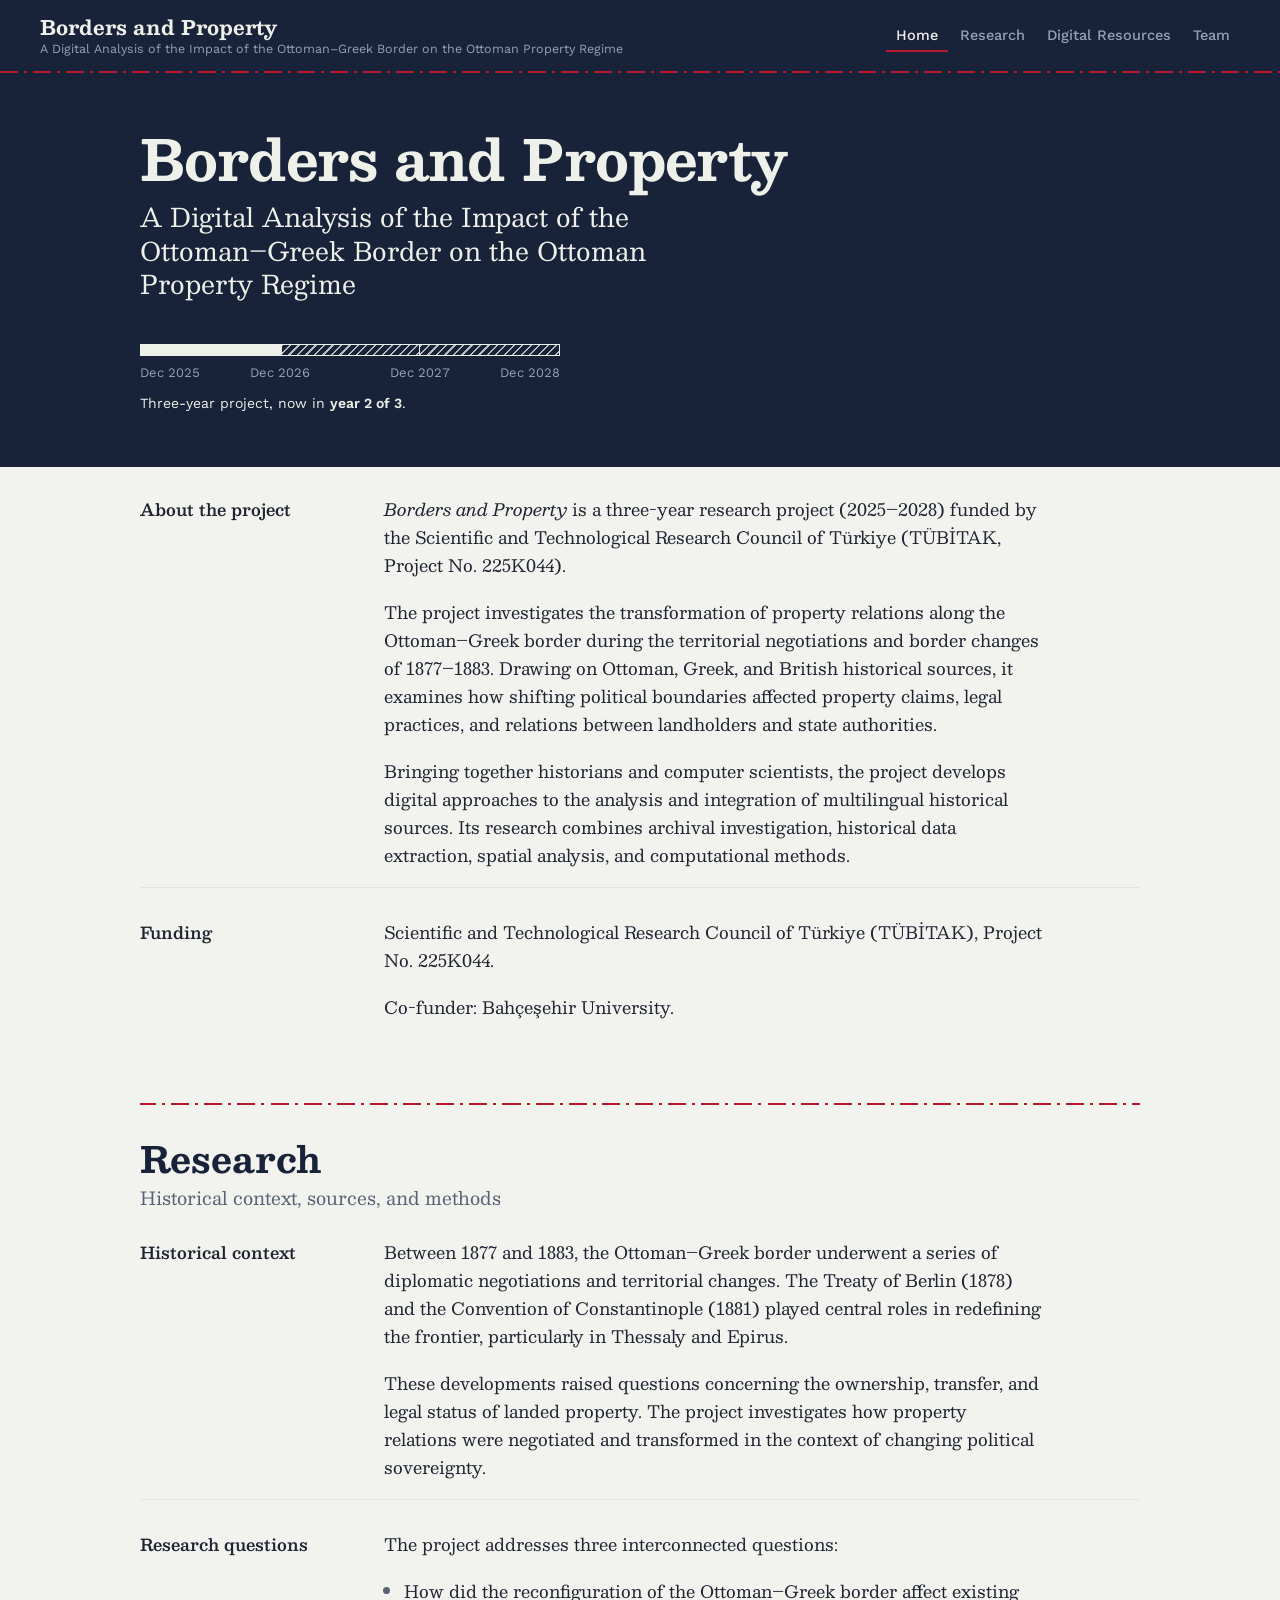
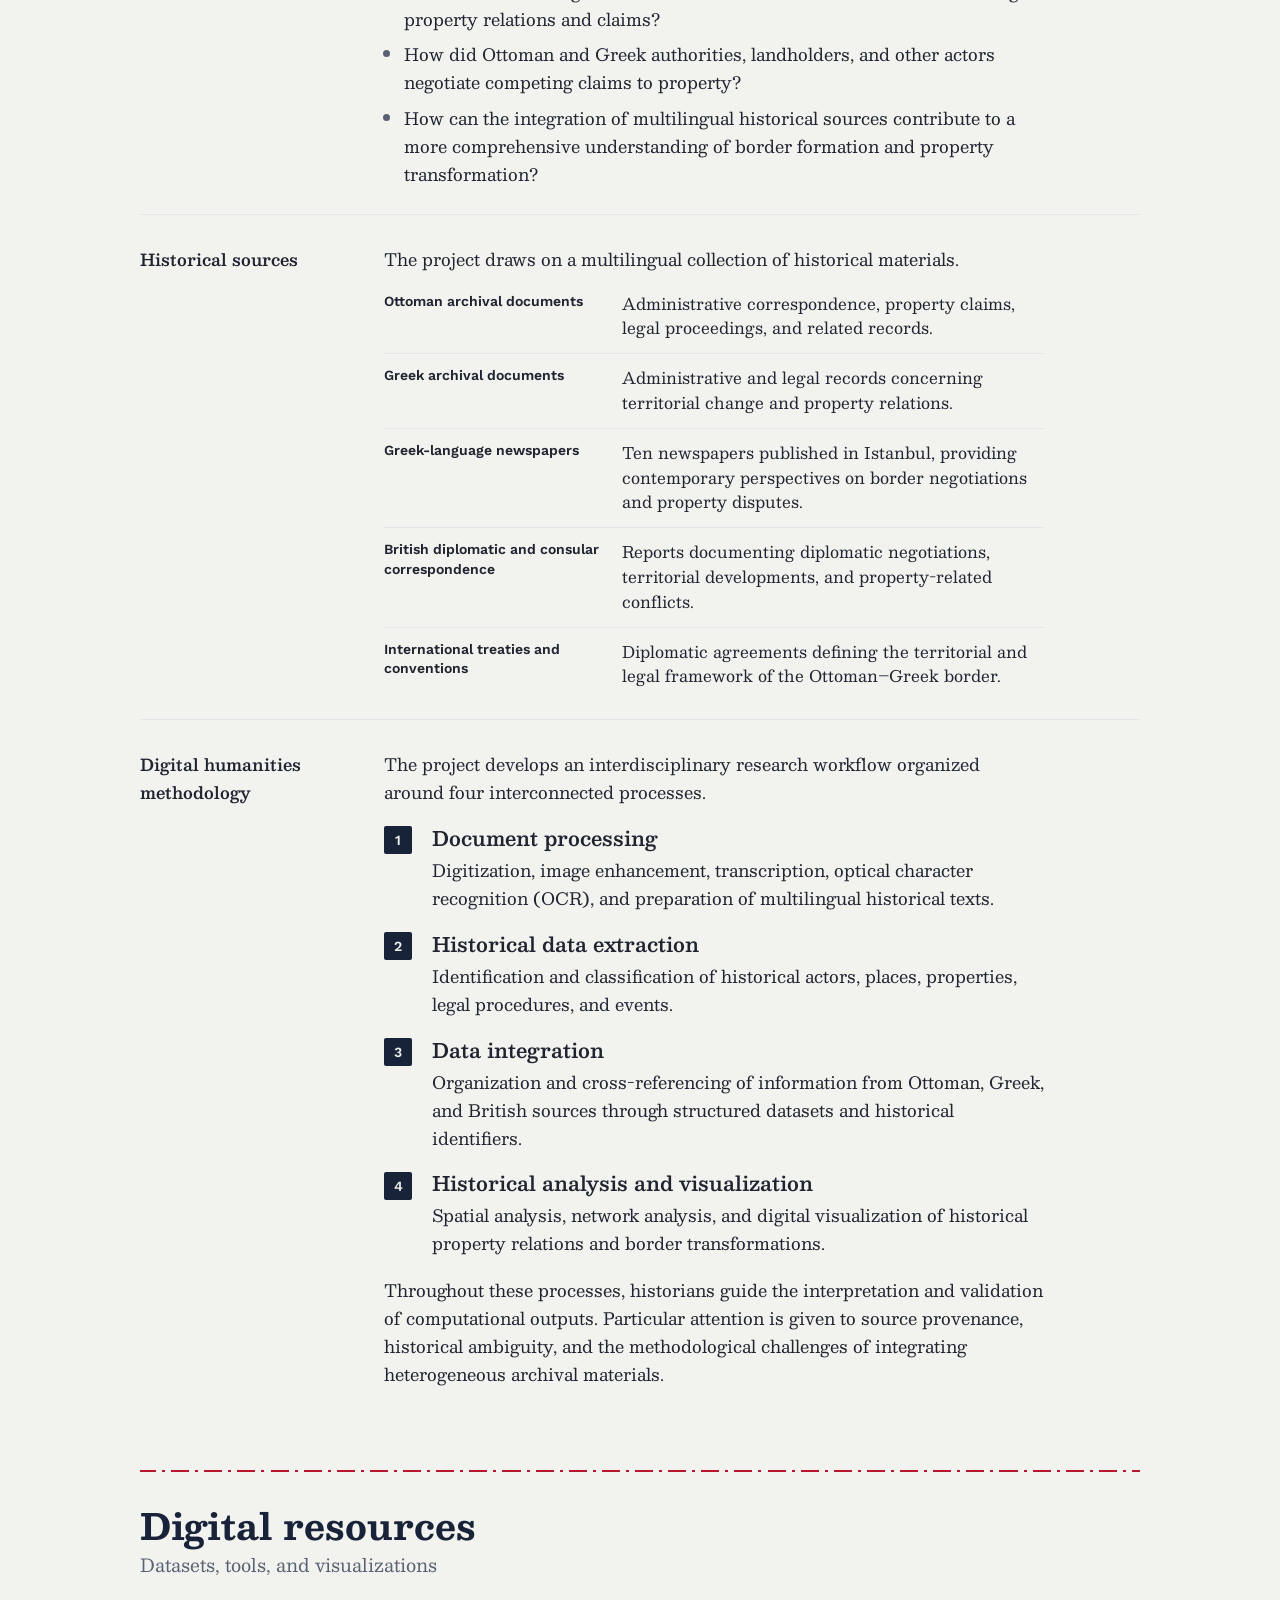
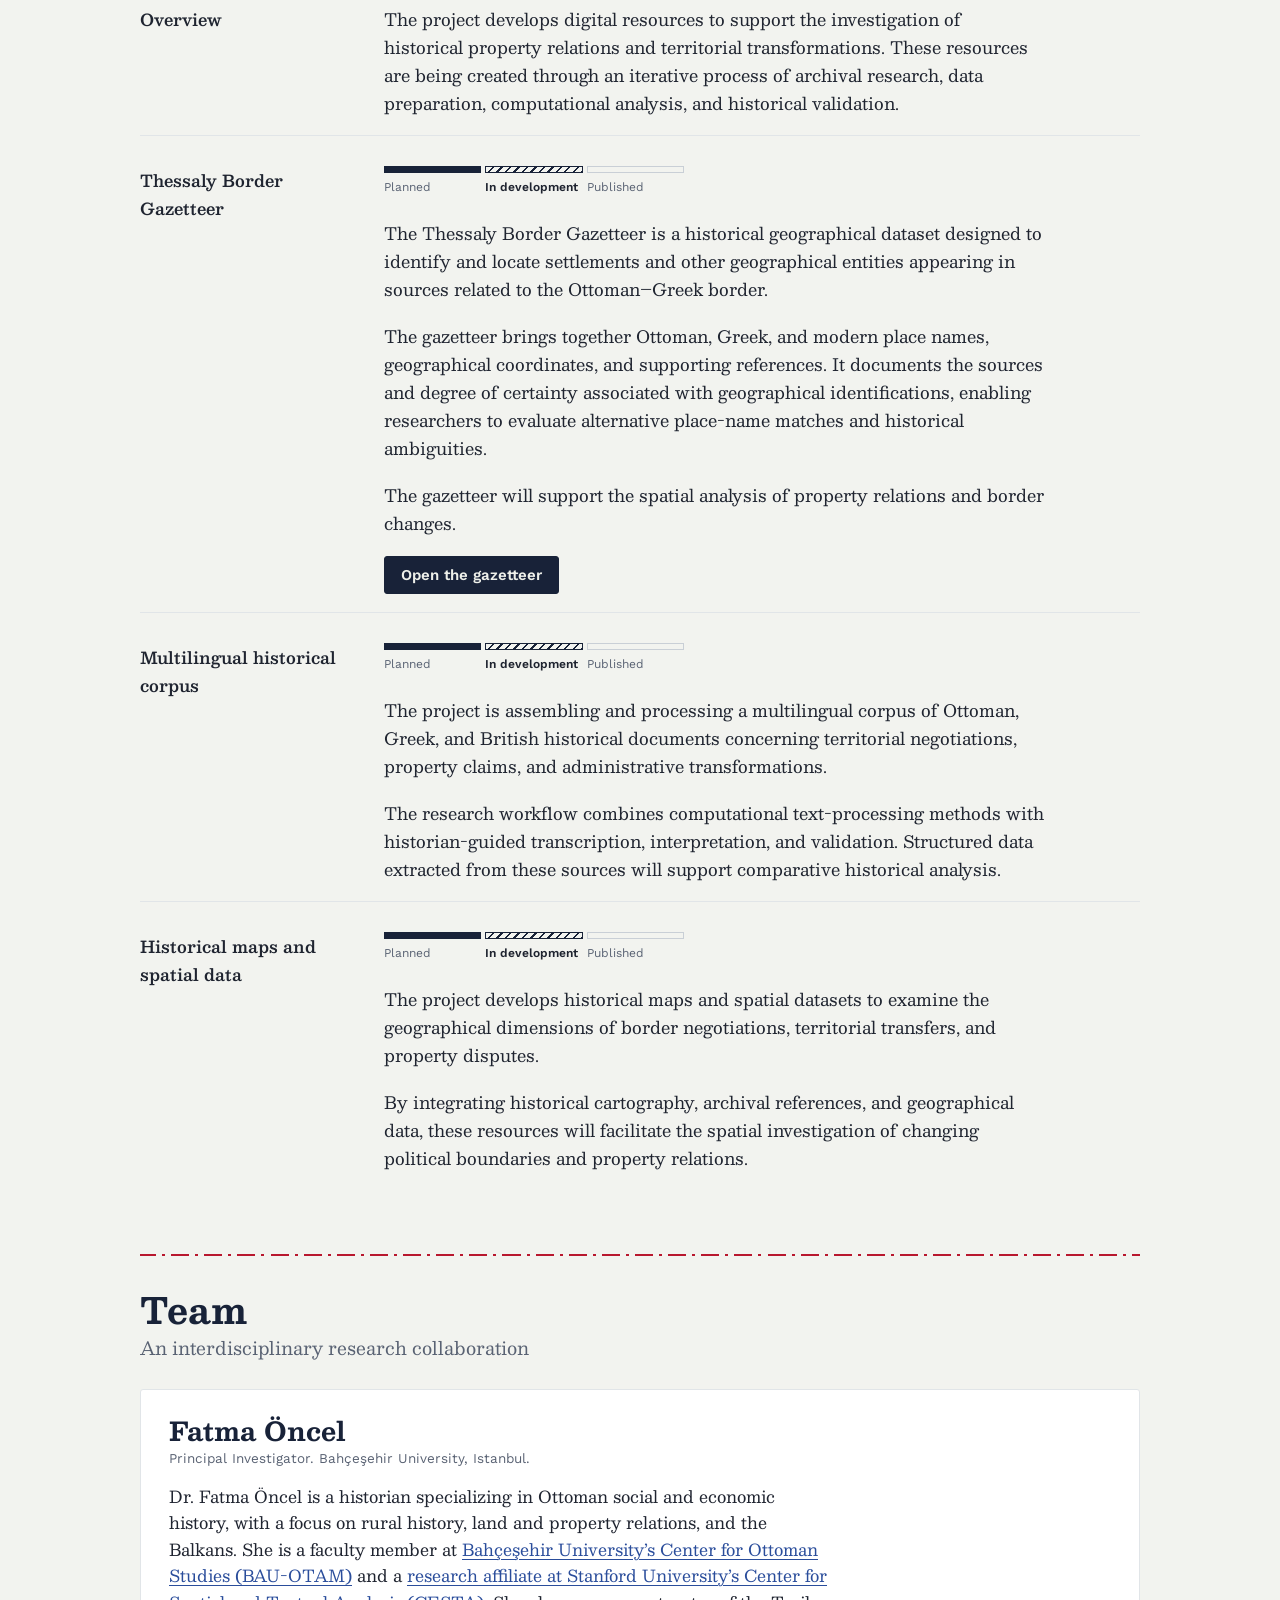
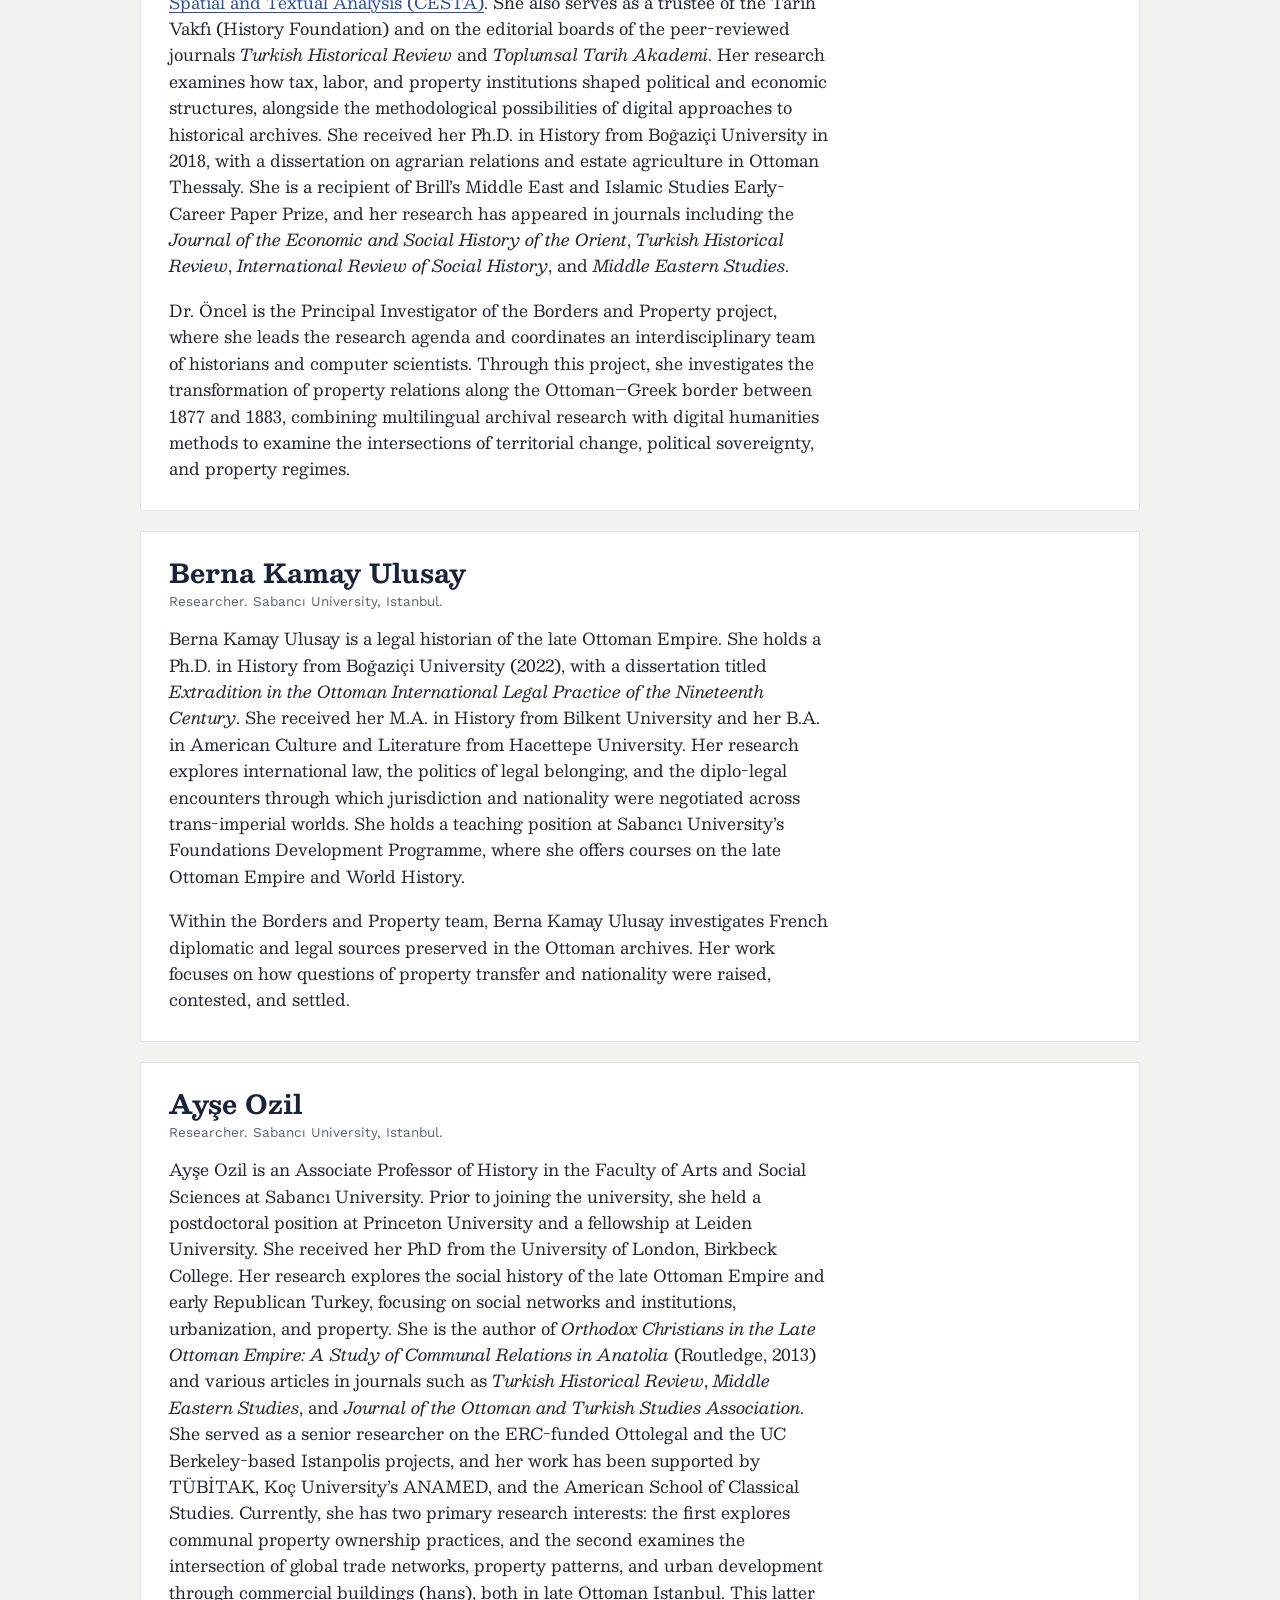
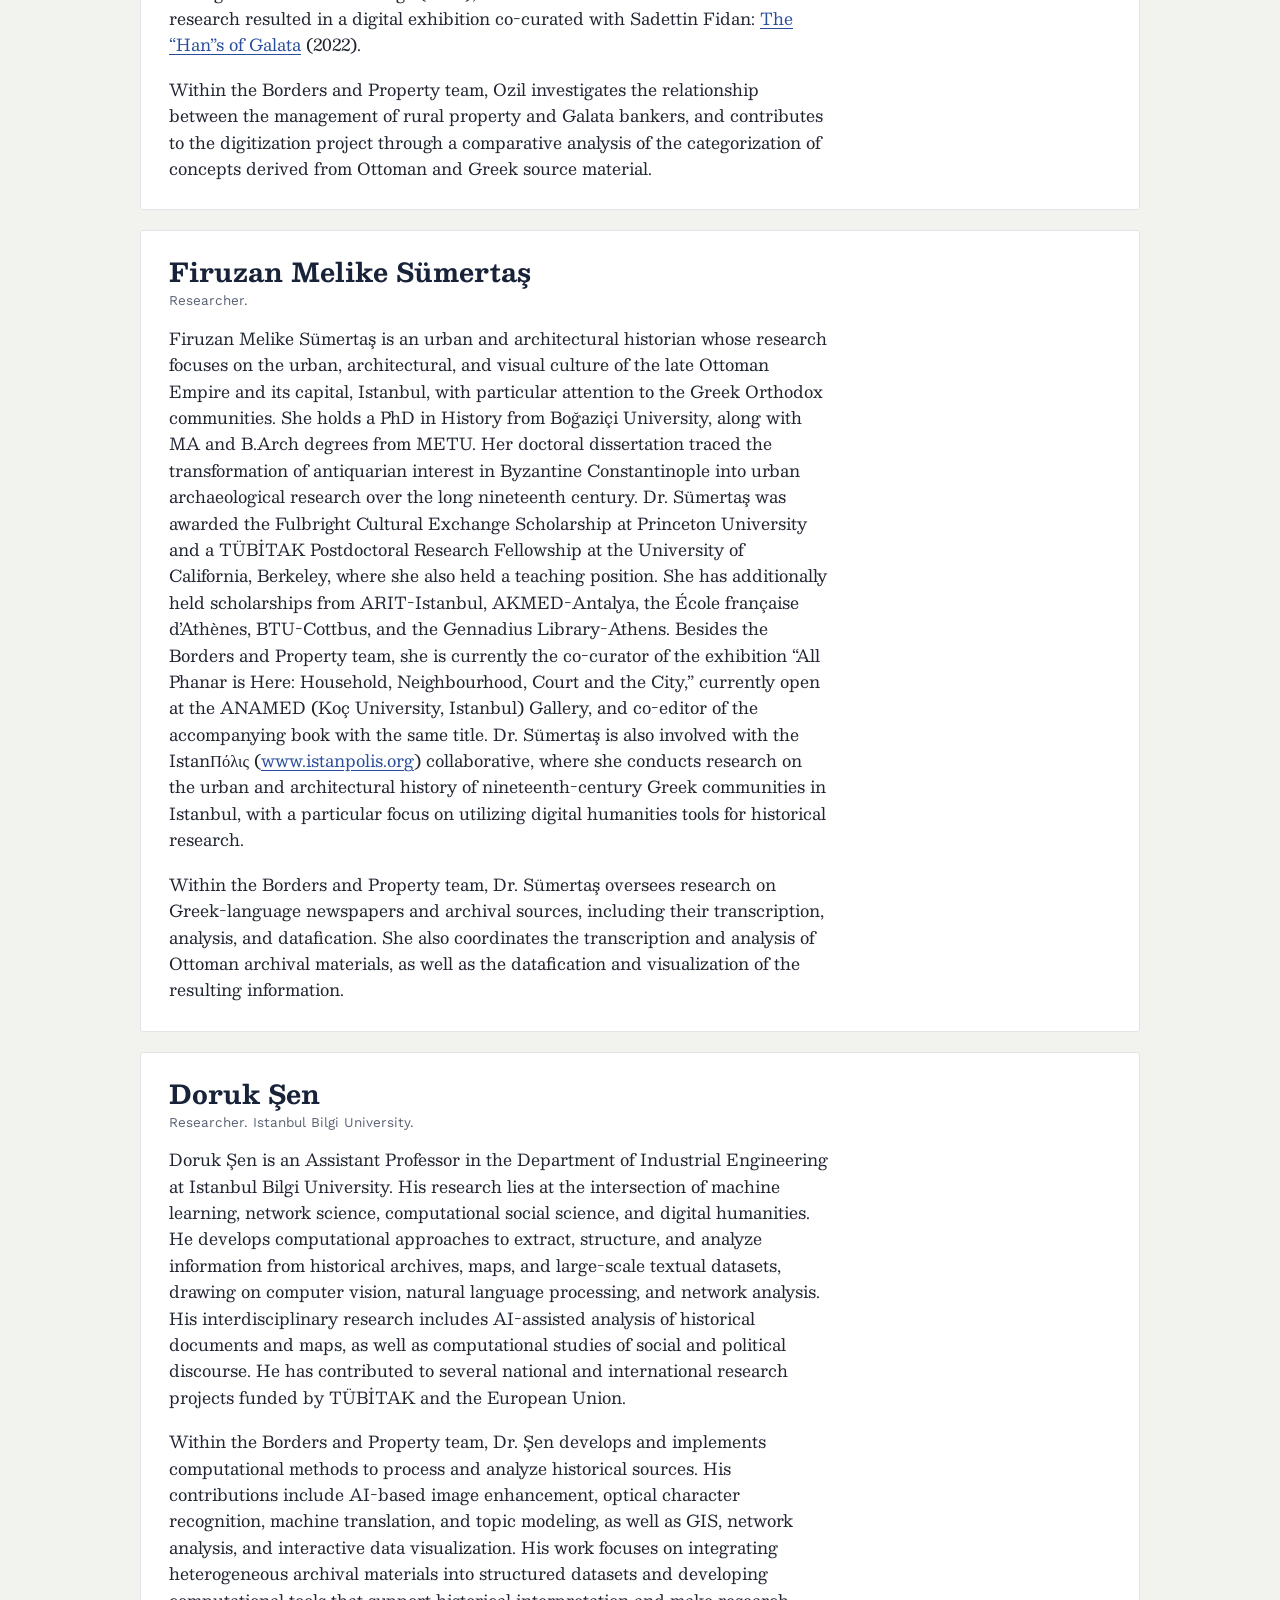
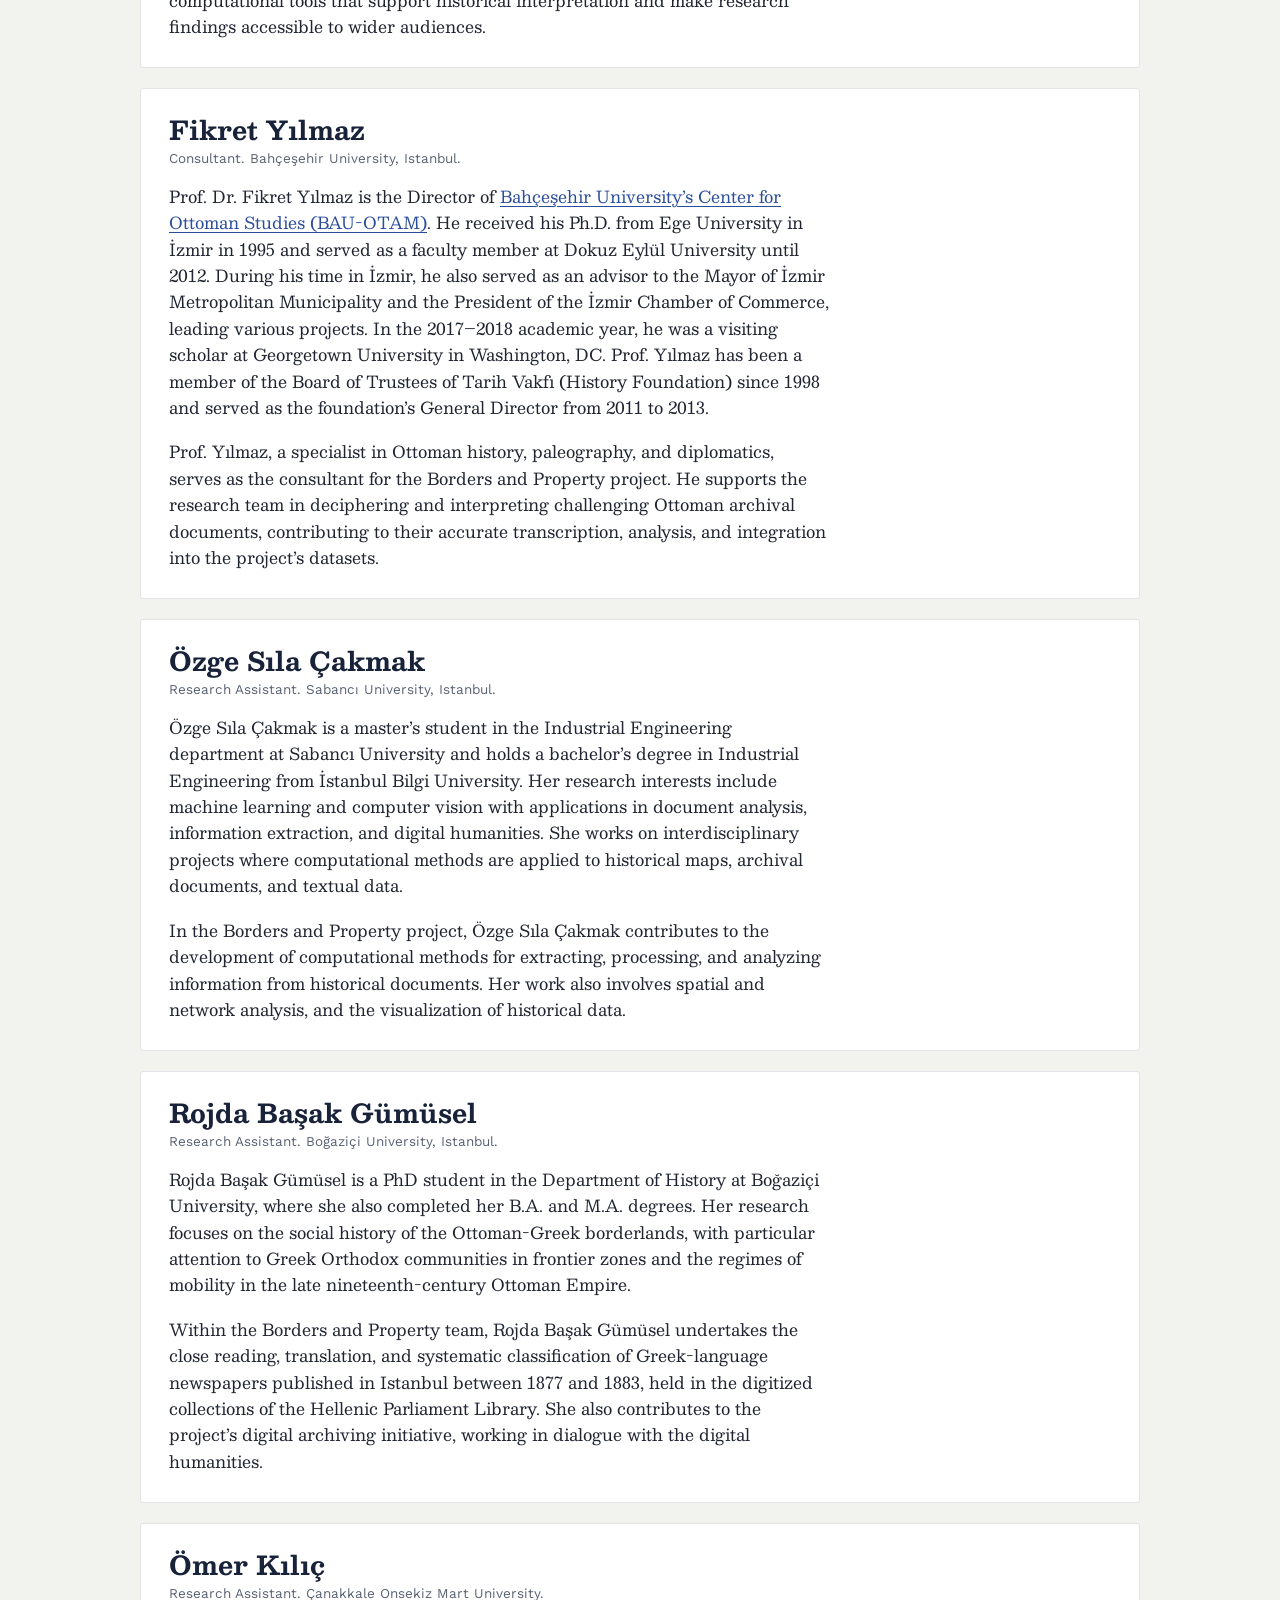
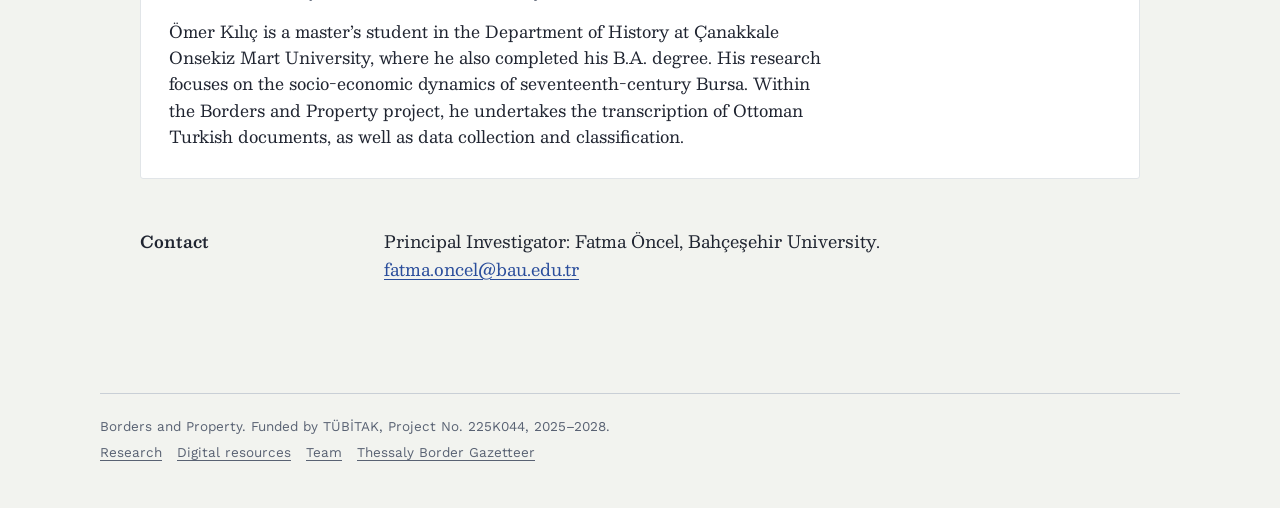
==== commit 3e52b94b: "Remove placeholder photo boxes from team section" ====
--- a/index.html
+++ b/index.html
@@ -221,7 +221,6 @@
               <p>Dr. Öncel is the Principal Investigator of the Borders and Property project, where she leads the research agenda and coordinates an interdisciplinary team of historians and computer scientists. Through this project, she investigates the transformation of property relations along the Ottoman–Greek border between 1877 and 1883, combining multilingual archival research with digital humanities methods to examine the intersections of territorial change, political sovereignty, and property regimes.</p>
             </div>
           </div>
-          <div class="person-photo"></div>
         </article>
 
         <article class="person">
@@ -233,7 +232,6 @@
               <p>Within the Borders and Property team, Berna Kamay Ulusay investigates French diplomatic and legal sources preserved in the Ottoman archives. Her work focuses on how questions of property transfer and nationality were raised, contested, and settled.</p>
             </div>
           </div>
-          <div class="person-photo"></div>
         </article>
 
         <article class="person">
@@ -245,7 +243,6 @@
               <p>Within the Borders and Property team, Ozil investigates the relationship between the management of rural property and Galata bankers, and contributes to the digitization project through a comparative analysis of the categorization of concepts derived from Ottoman and Greek source material.</p>
             </div>
           </div>
-          <div class="person-photo"></div>
         </article>
 
         <article class="person">
@@ -257,7 +254,6 @@
               <p>Within the Borders and Property team, Dr. Sümertaş oversees research on Greek-language newspapers and archival sources, including their transcription, analysis, and datafication. She also coordinates the transcription and analysis of Ottoman archival materials, as well as the datafication and visualization of the resulting information.</p>
             </div>
           </div>
-          <div class="person-photo"></div>
         </article>
 
         <article class="person">
@@ -269,7 +265,6 @@
               <p>Within the Borders and Property team, Dr. Şen develops and implements computational methods to process and analyze historical sources. His contributions include AI-based image enhancement, optical character recognition, machine translation, and topic modeling, as well as GIS, network analysis, and interactive data visualization. His work focuses on integrating heterogeneous archival materials into structured datasets and developing computational tools that support historical interpretation and make research findings accessible to wider audiences.</p>
             </div>
           </div>
-          <div class="person-photo"></div>
         </article>
 
         <article class="person">
@@ -281,7 +276,6 @@
               <p>Prof. Yılmaz, a specialist in Ottoman history, paleography, and diplomatics, serves as the consultant for the Borders and Property project. He supports the research team in deciphering and interpreting challenging Ottoman archival documents, contributing to their accurate transcription, analysis, and integration into the project’s datasets.</p>
             </div>
           </div>
-          <div class="person-photo"></div>
         </article>
 
         <article class="person">
@@ -293,7 +287,6 @@
               <p>In the Borders and Property project, Özge Sıla Çakmak contributes to the development of computational methods for extracting, processing, and analyzing information from historical documents. Her work also involves spatial and network analysis, and the visualization of historical data.</p>
             </div>
           </div>
-          <div class="person-photo"></div>
         </article>
 
         <article class="person">
@@ -305,7 +298,6 @@
               <p>Within the Borders and Property team, Rojda Başak Gümüsel undertakes the close reading, translation, and systematic classification of Greek-language newspapers published in Istanbul between 1877 and 1883, held in the digitized collections of the Hellenic Parliament Library. She also contributes to the project’s digital archiving initiative, working in dialogue with the digital humanities.</p>
             </div>
           </div>
-          <div class="person-photo"></div>
         </article>
 
         <article class="person">
@@ -316,7 +308,6 @@
               <p>Ömer Kılıç is a master’s student in the Department of History at Çanakkale Onsekiz Mart University, where he also completed his B.A. degree. His research focuses on the socio-economic dynamics of seventeenth-century Bursa. Within the Borders and Property project, he undertakes the transcription of Ottoman Turkish documents, as well as data collection and classification.</p>
             </div>
           </div>
-          <div class="person-photo"></div>
         </article>
 
       </div>
--- a/site.css
+++ b/site.css
@@ -195,7 +195,7 @@
 /* ---------- People: one sheet per team member, text left, square photo right ---------- */
 .people{ display:flex; flex-direction:column; gap:20px; margin:18px 0 36px; }
 .person{
-  display:grid; grid-template-columns:minmax(0, 1fr) 200px; column-gap:36px; align-items:start;
+  display:grid; grid-template-columns:minmax(0, 1fr); align-items:start;
   background:var(--sheet); border:1px solid var(--rule-soft); border-radius:3px;
   padding:26px 28px 28px;
 }
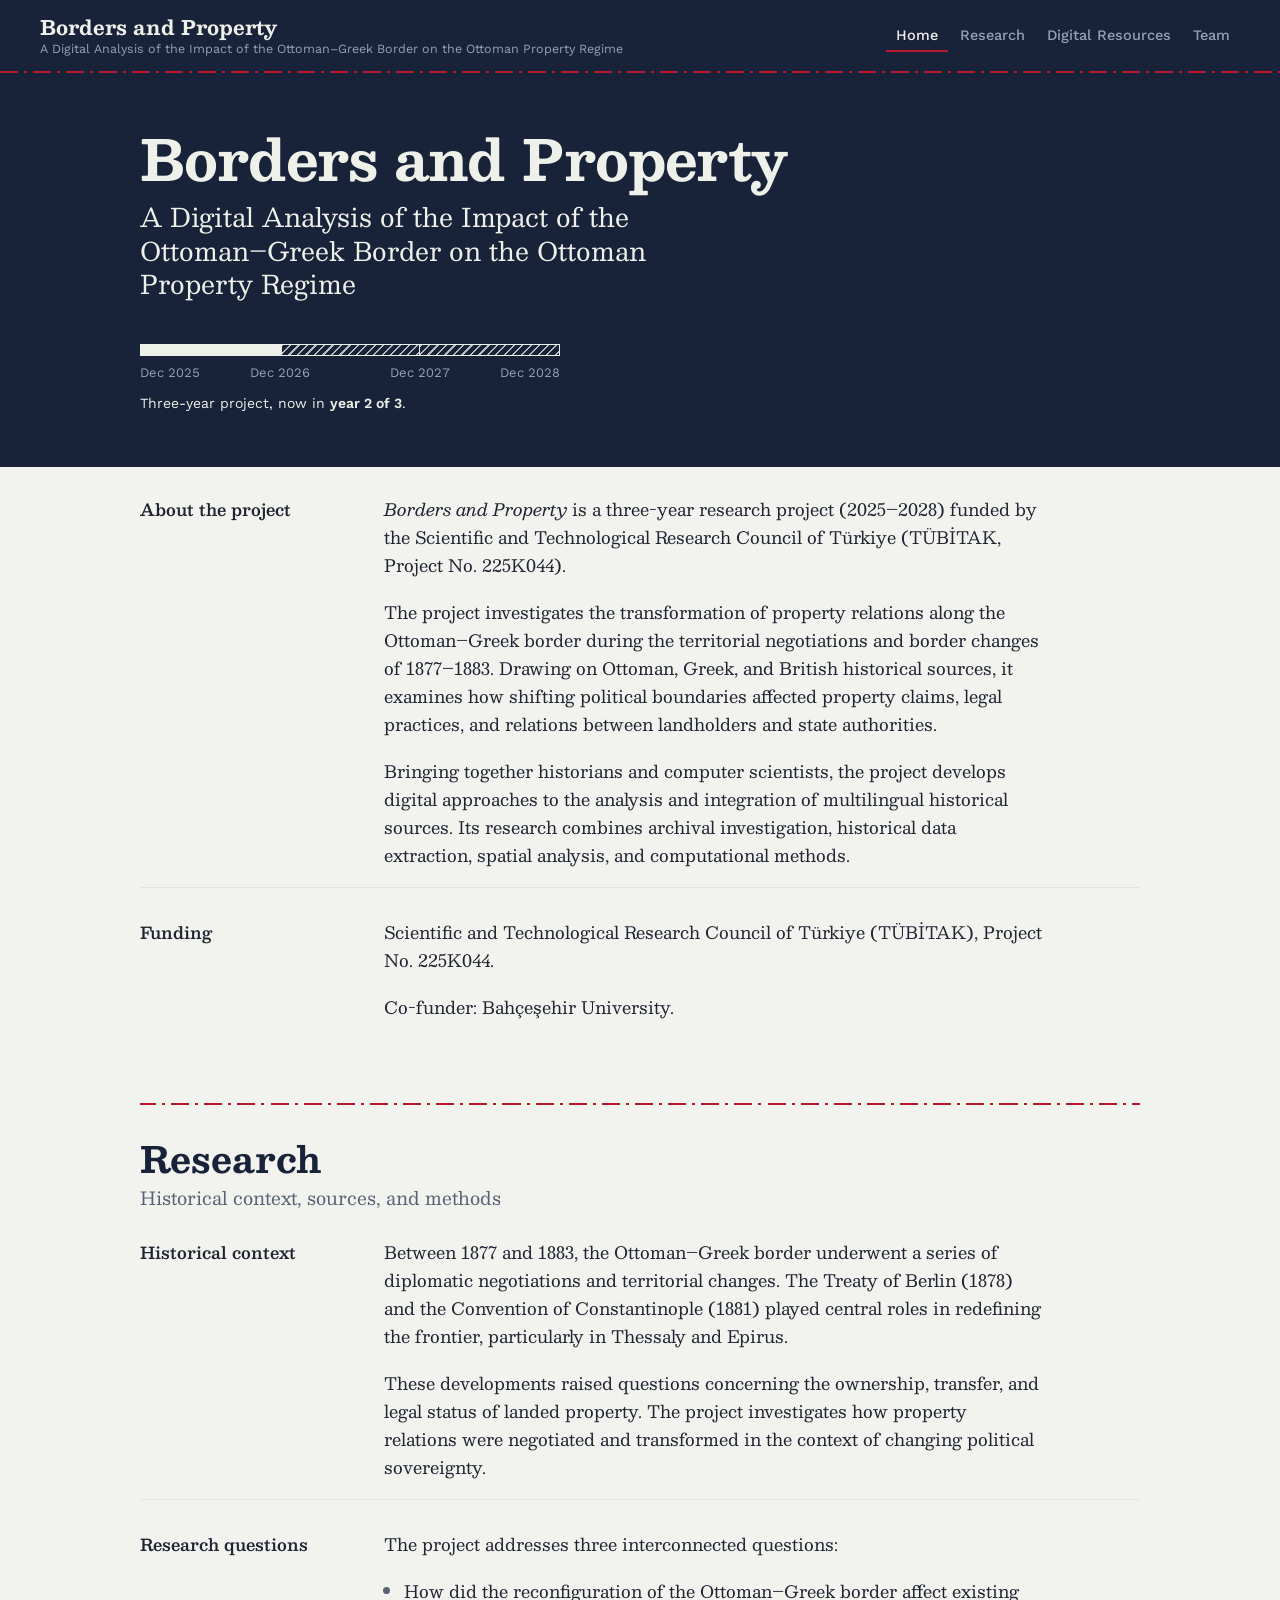
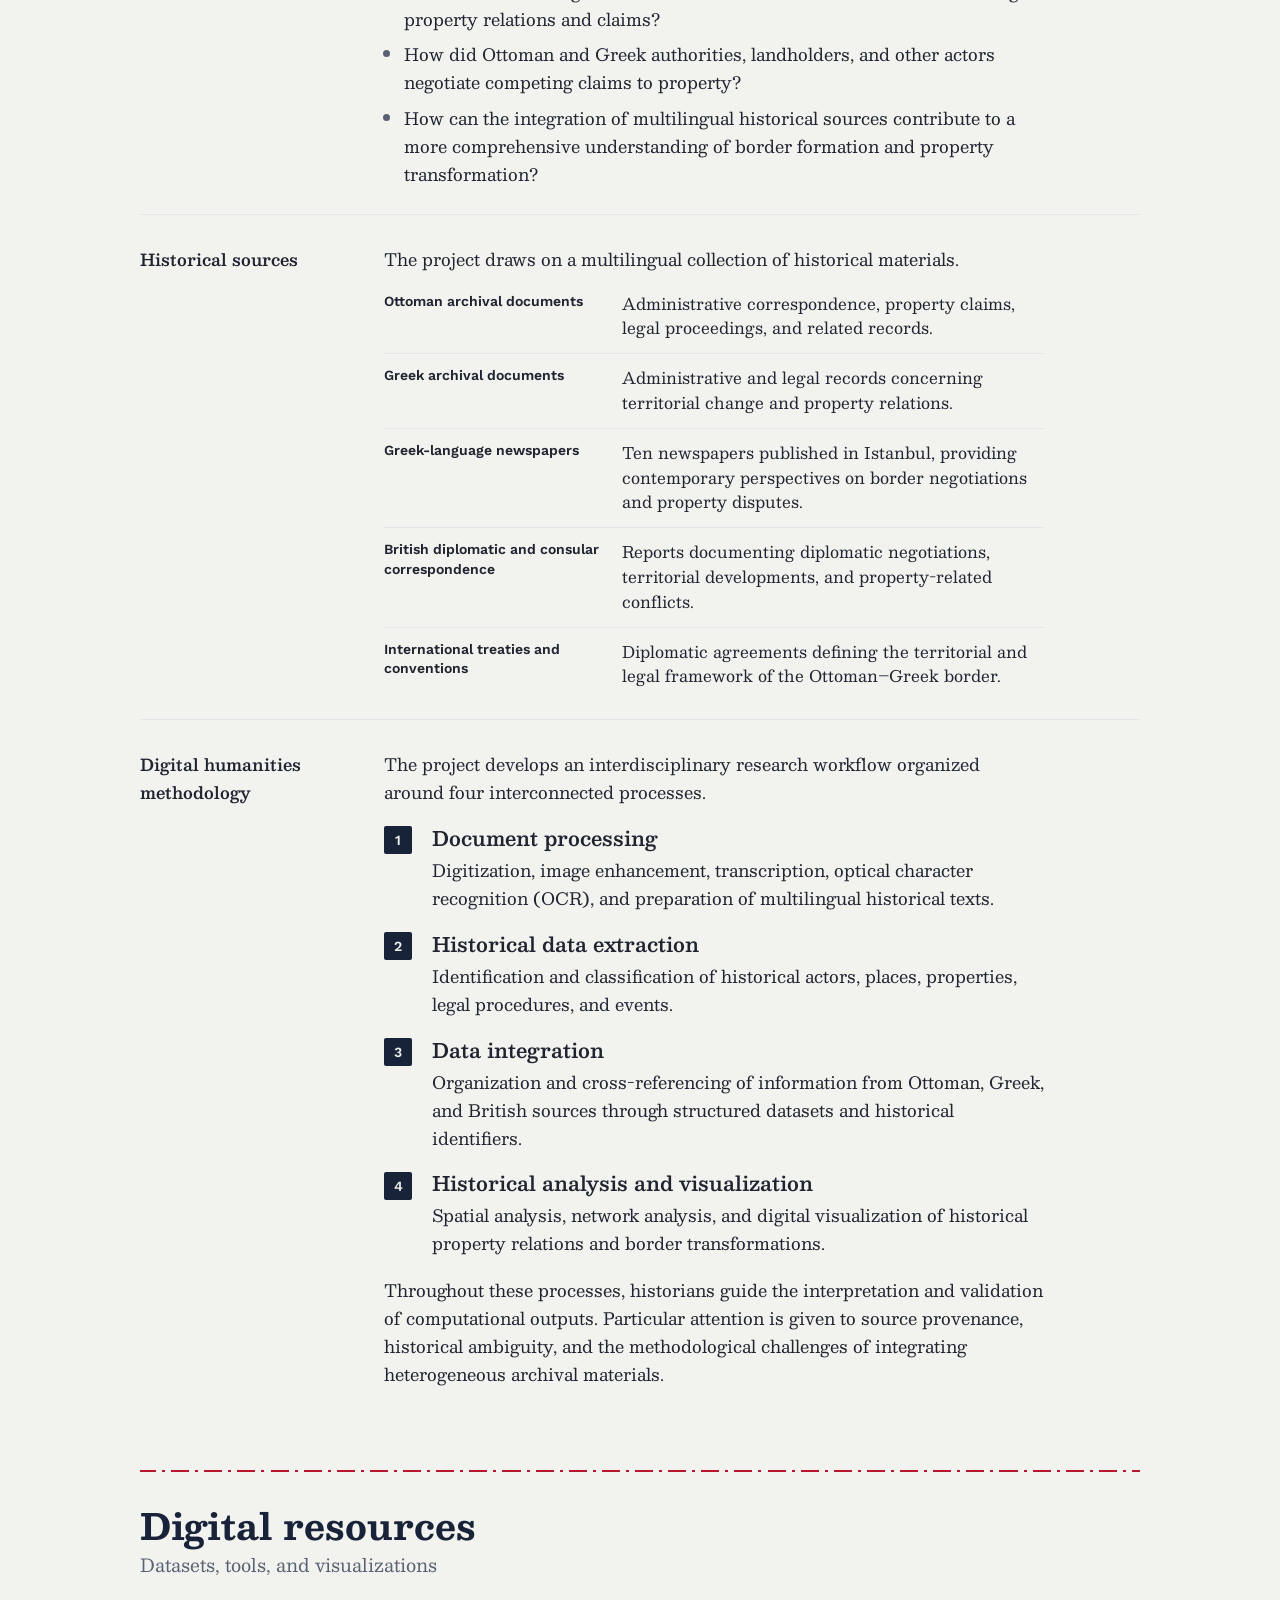
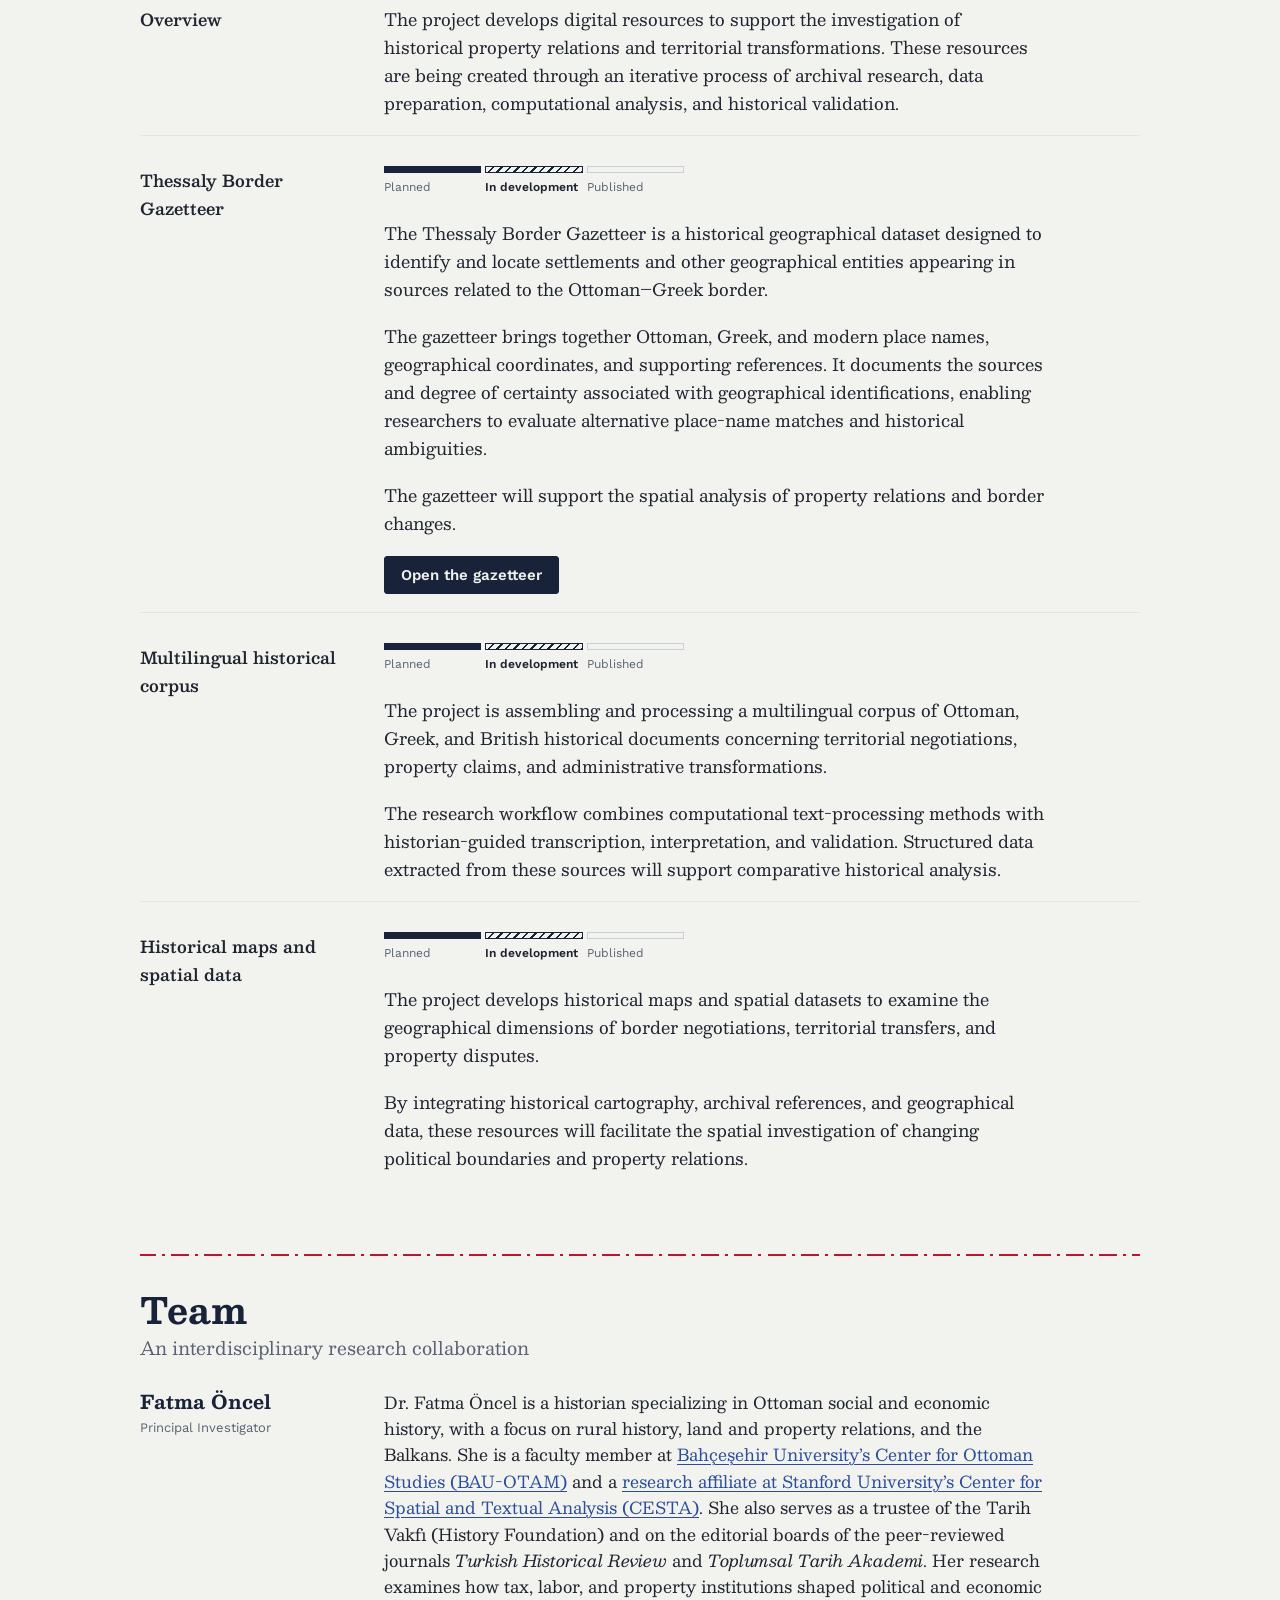
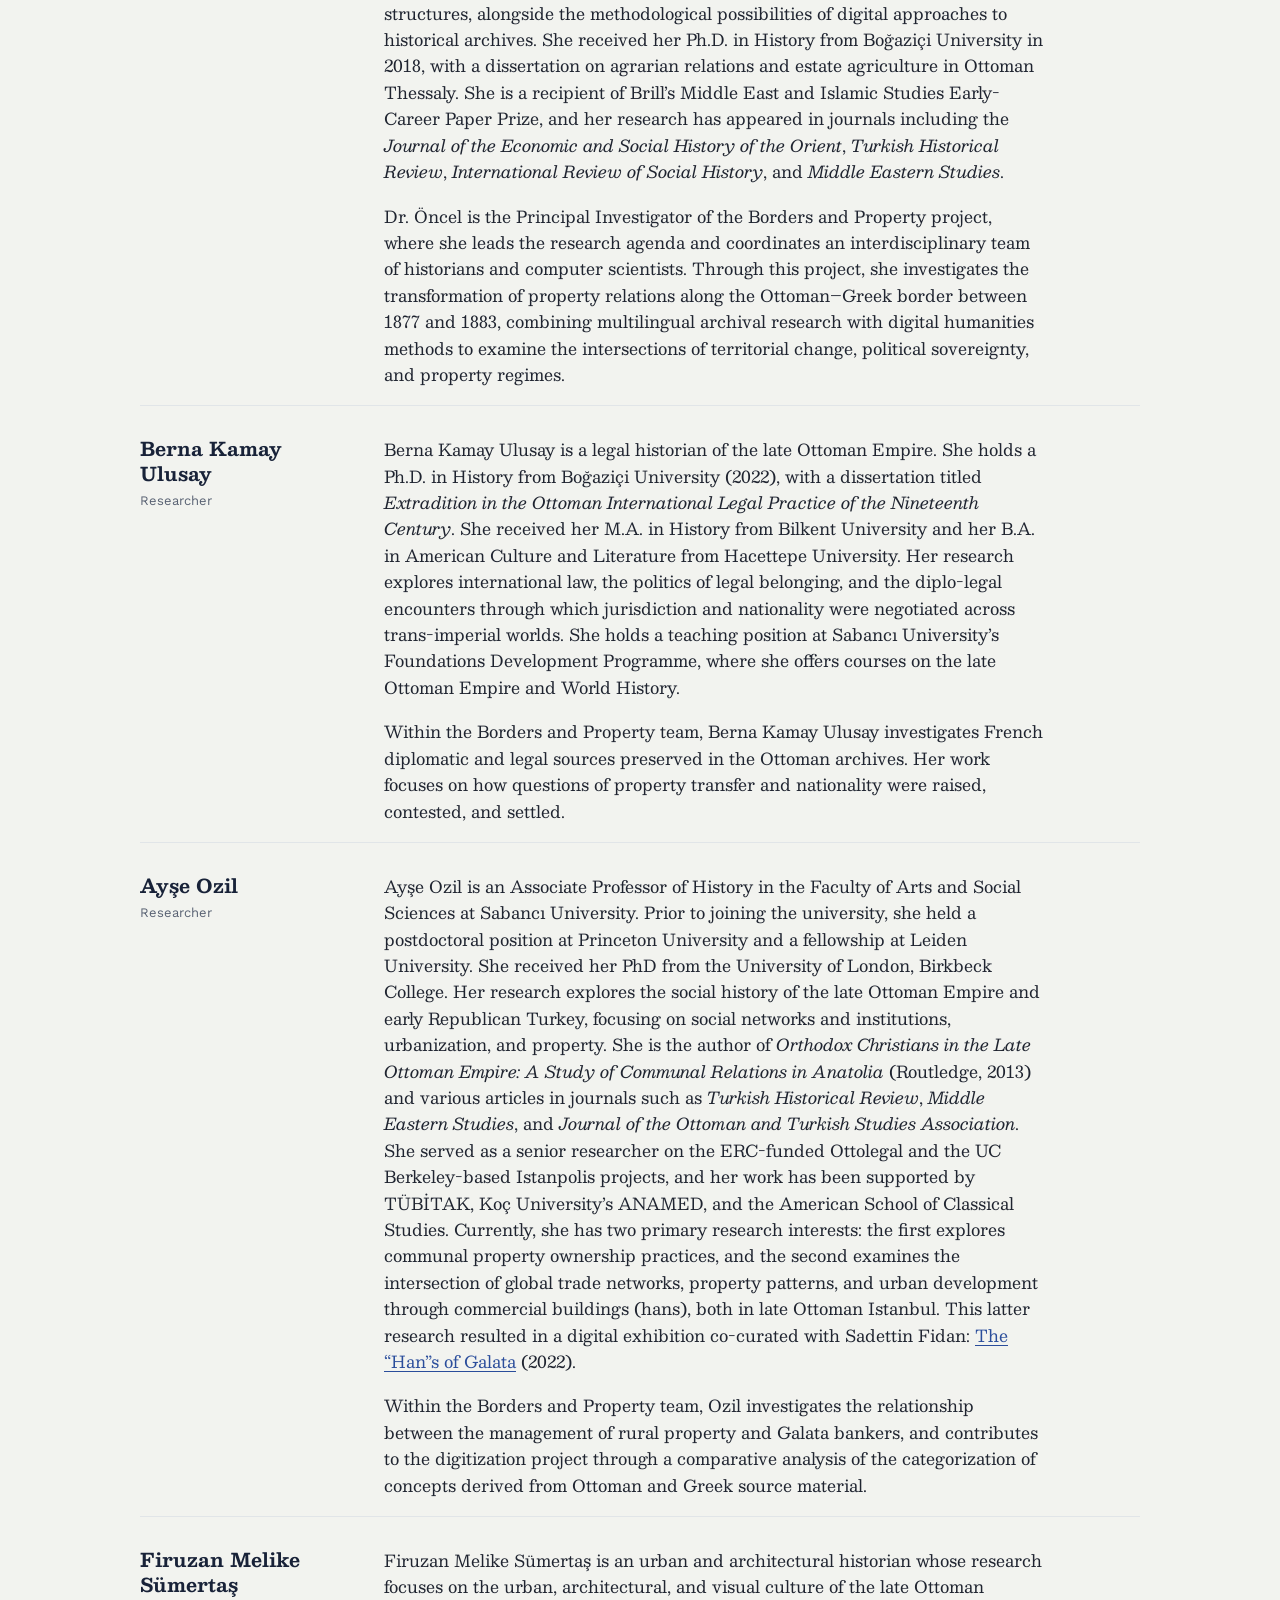
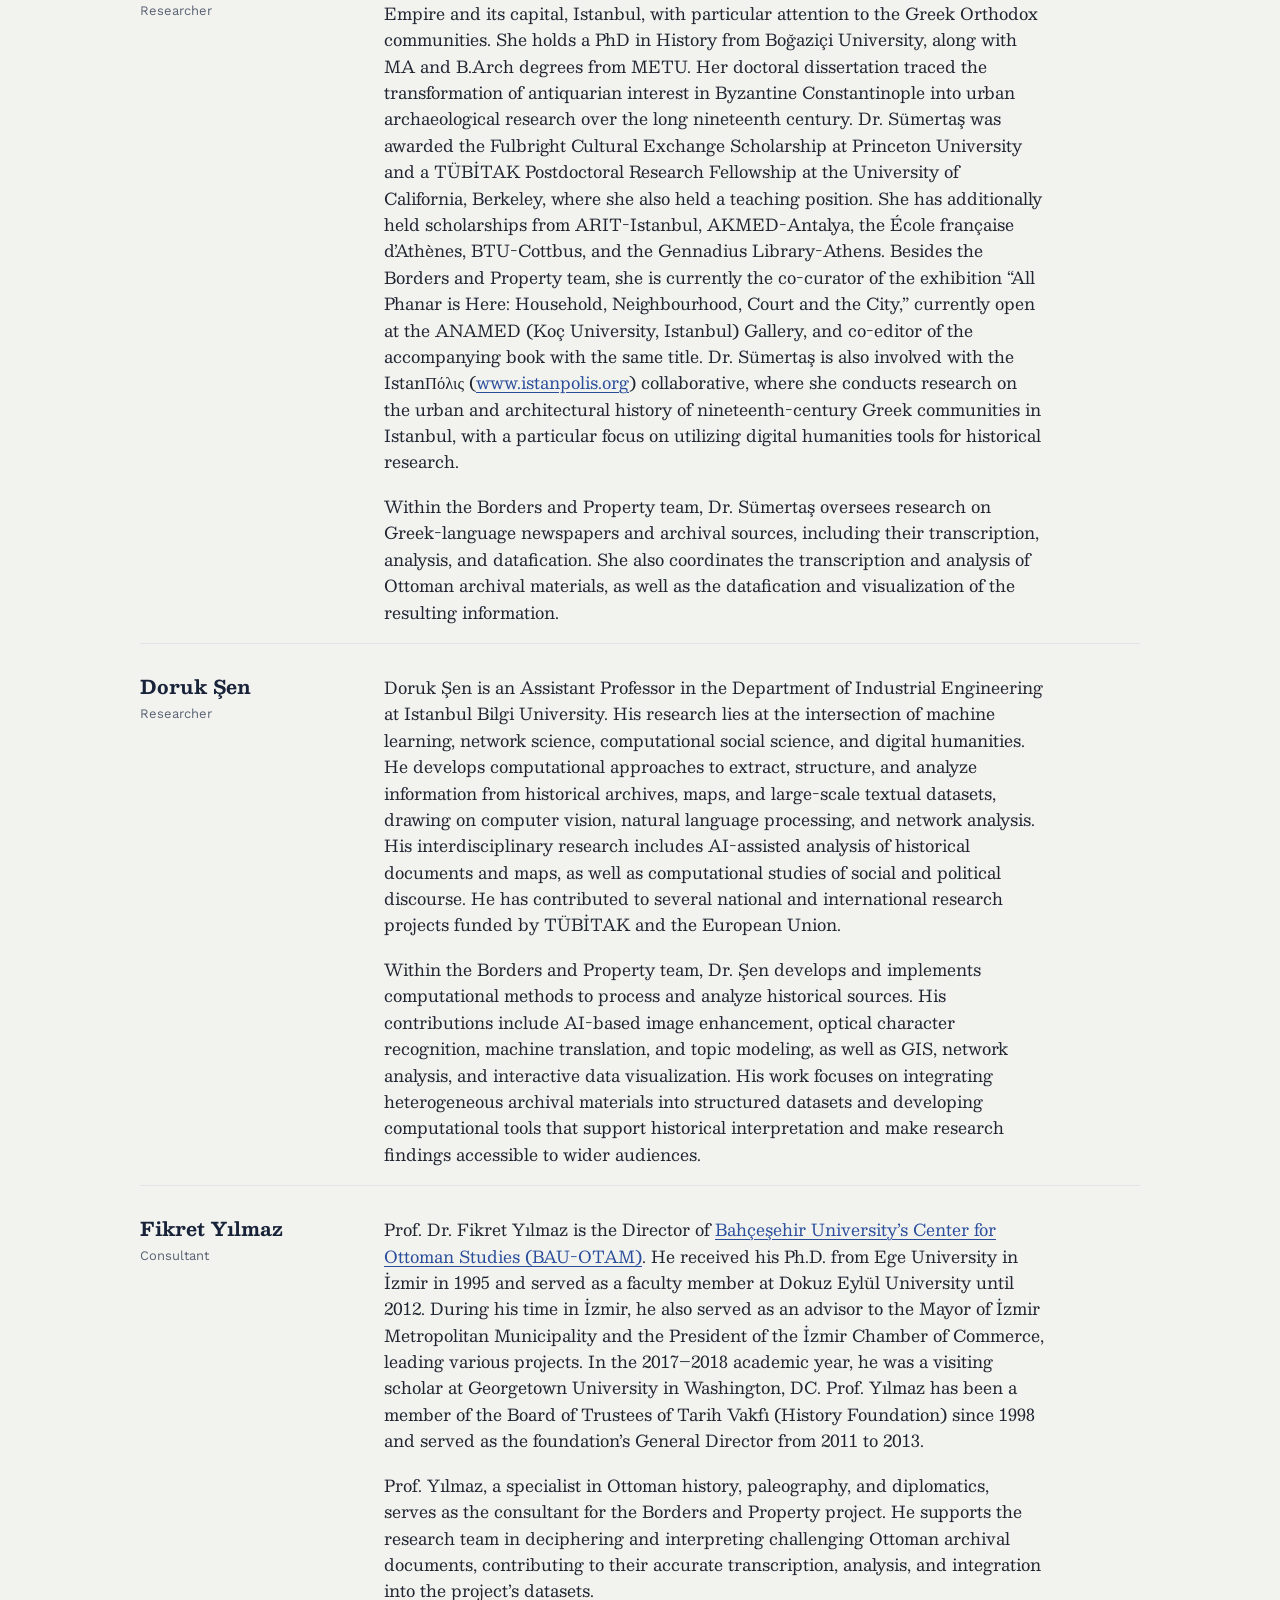
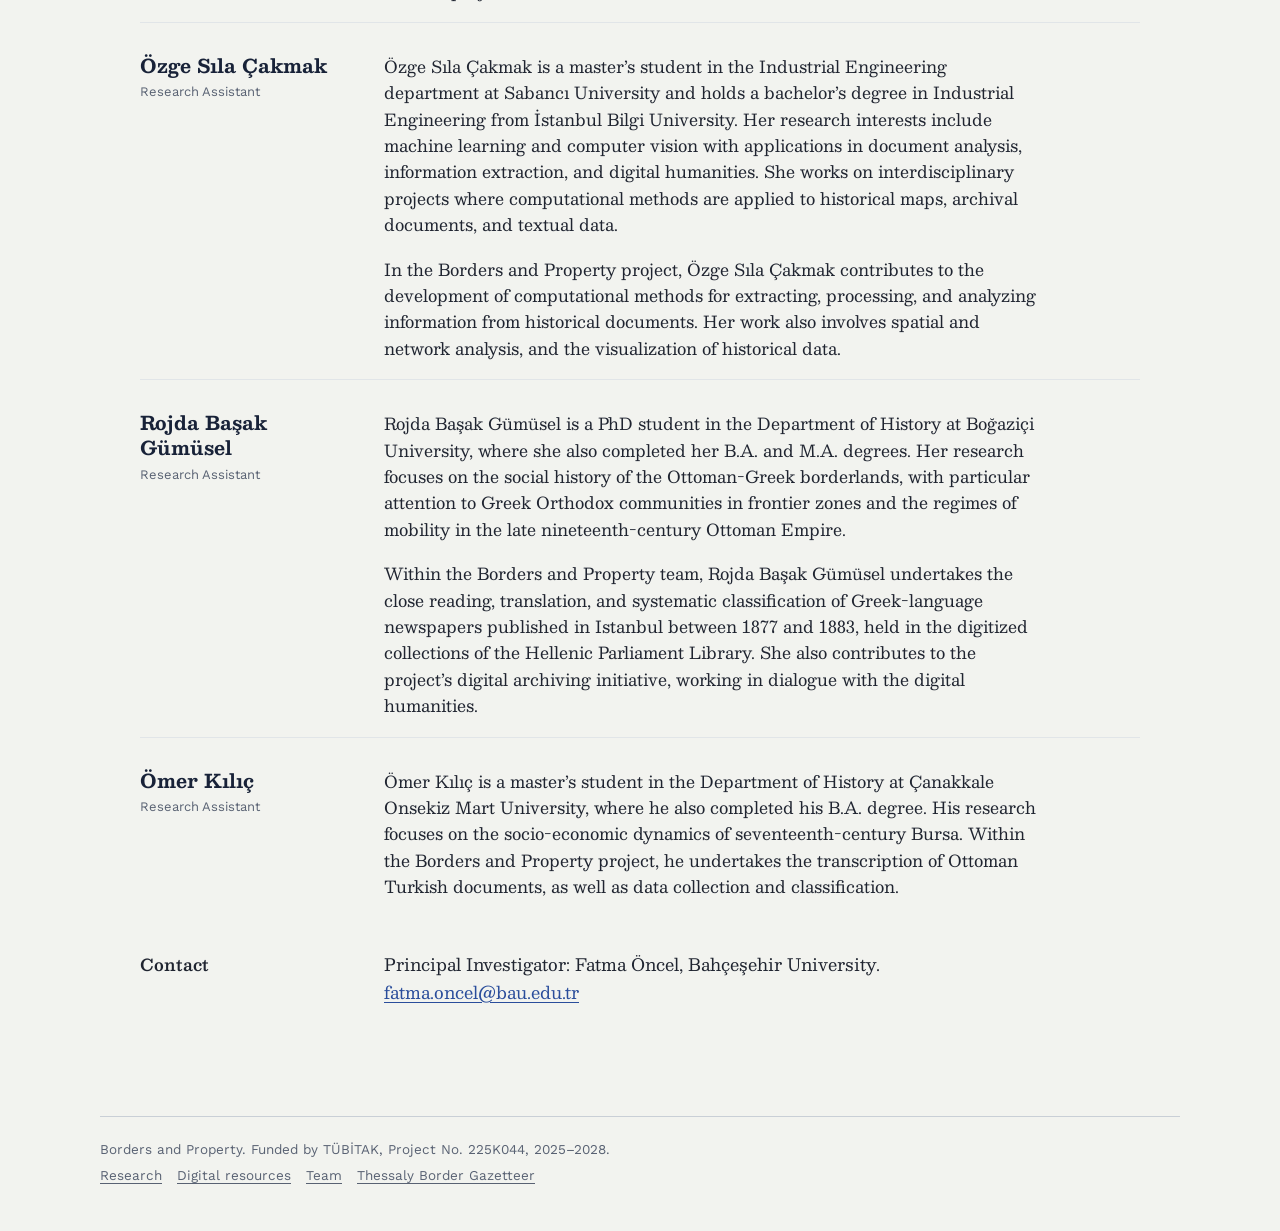
==== commit dc41f093: "Show only roles in team section role lines" ====
--- a/index.html
+++ b/index.html
@@ -215,7 +215,7 @@
         <article class="person">
           <div class="person-text">
             <h3 class="person-name">Fatma Öncel</h3>
-            <p class="person-role">Principal Investigator. Bahçeşehir University, Istanbul.</p>
+            <p class="person-role">Principal Investigator</p>
             <div class="person-bio">
               <p>Dr. Fatma Öncel is a historian specializing in Ottoman social and economic history, with a focus on rural history, land and property relations, and the Balkans. She is a faculty member at <a href="https://bau.edu.tr/akademik/12660-otam">Bahçeşehir University’s Center for Ottoman Studies (BAU-OTAM)</a> and a <a href="https://profiles.stanford.edu/fatma-oncel">research affiliate at Stanford University’s Center for Spatial and Textual Analysis (CESTA)</a>. She also serves as a trustee of the Tarih Vakfı (History Foundation) and on the editorial boards of the peer-reviewed journals <em>Turkish Historical Review</em> and <em>Toplumsal Tarih Akademi</em>. Her research examines how tax, labor, and property institutions shaped political and economic structures, alongside the methodological possibilities of digital approaches to historical archives. She received her Ph.D. in History from Boğaziçi University in 2018, with a dissertation on agrarian relations and estate agriculture in Ottoman Thessaly. She is a recipient of Brill’s Middle East and Islamic Studies Early-Career Paper Prize, and her research has appeared in journals including the <em>Journal of the Economic and Social History of the Orient</em>, <em>Turkish Historical Review</em>, <em>International Review of Social History</em>, and <em>Middle Eastern Studies</em>.</p>
               <p>Dr. Öncel is the Principal Investigator of the Borders and Property project, where she leads the research agenda and coordinates an interdisciplinary team of historians and computer scientists. Through this project, she investigates the transformation of property relations along the Ottoman–Greek border between 1877 and 1883, combining multilingual archival research with digital humanities methods to examine the intersections of territorial change, political sovereignty, and property regimes.</p>
@@ -226,7 +226,7 @@
         <article class="person">
           <div class="person-text">
             <h3 class="person-name">Berna Kamay Ulusay</h3>
-            <p class="person-role">Researcher. Sabancı University, Istanbul.</p>
+            <p class="person-role">Researcher</p>
             <div class="person-bio">
               <p>Berna Kamay Ulusay is a legal historian of the late Ottoman Empire. She holds a Ph.D. in History from Boğaziçi University (2022), with a dissertation titled <em>Extradition in the Ottoman International Legal Practice of the Nineteenth Century</em>. She received her M.A. in History from Bilkent University and her B.A. in American Culture and Literature from Hacettepe University. Her research explores international law, the politics of legal belonging, and the diplo-legal encounters through which jurisdiction and nationality were negotiated across trans-imperial worlds. She holds a teaching position at Sabancı University’s Foundations Development Programme, where she offers courses on the late Ottoman Empire and World History.</p>
               <p>Within the Borders and Property team, Berna Kamay Ulusay investigates French diplomatic and legal sources preserved in the Ottoman archives. Her work focuses on how questions of property transfer and nationality were raised, contested, and settled.</p>
@@ -237,7 +237,7 @@
         <article class="person">
           <div class="person-text">
             <h3 class="person-name">Ayşe Ozil</h3>
-            <p class="person-role">Researcher. Sabancı University, Istanbul.</p>
+            <p class="person-role">Researcher</p>
             <div class="person-bio">
               <p>Ayşe Ozil is an Associate Professor of History in the Faculty of Arts and Social Sciences at Sabancı University. Prior to joining the university, she held a postdoctoral position at Princeton University and a fellowship at Leiden University. She received her PhD from the University of London, Birkbeck College. Her research explores the social history of the late Ottoman Empire and early Republican Turkey, focusing on social networks and institutions, urbanization, and property. She is the author of <em>Orthodox Christians in the Late Ottoman Empire: A Study of Communal Relations in Anatolia</em> (Routledge, 2013) and various articles in journals such as <em>Turkish Historical Review</em>, <em>Middle Eastern Studies</em>, and <em>Journal of the Ottoman and Turkish Studies Association</em>. She served as a senior researcher on the ERC-funded Ottolegal and the UC Berkeley-based Istanpolis projects, and her work has been supported by TÜBİTAK, Koç University’s ANAMED, and the American School of Classical Studies. Currently, she has two primary research interests: the first explores communal property ownership practices, and the second examines the intersection of global trade networks, property patterns, and urban development through commercial buildings (hans), both in late Ottoman Istanbul. This latter research resulted in a digital exhibition co-curated with Sadettin Fidan: <a href="https://artsandculture.google.com/story/the-han-s-of-galata-sakp-sabanc-museum/HQWhQ-nXDqLkBg?hl=en">The “Han”s of Galata</a> (2022).</p>
               <p>Within the Borders and Property team, Ozil investigates the relationship between the management of rural property and Galata bankers, and contributes to the digitization project through a comparative analysis of the categorization of concepts derived from Ottoman and Greek source material.</p>
@@ -248,7 +248,7 @@
         <article class="person">
           <div class="person-text">
             <h3 class="person-name">Firuzan Melike Sümertaş</h3>
-            <p class="person-role">Researcher.</p>
+            <p class="person-role">Researcher</p>
             <div class="person-bio">
               <p>Firuzan Melike Sümertaş is an urban and architectural historian whose research focuses on the urban, architectural, and visual culture of the late Ottoman Empire and its capital, Istanbul, with particular attention to the Greek Orthodox communities. She holds a PhD in History from Boğaziçi University, along with MA and B.Arch degrees from METU. Her doctoral dissertation traced the transformation of antiquarian interest in Byzantine Constantinople into urban archaeological research over the long nineteenth century. Dr. Sümertaş was awarded the Fulbright Cultural Exchange Scholarship at Princeton University and a TÜBİTAK Postdoctoral Research Fellowship at the University of California, Berkeley, where she also held a teaching position. She has additionally held scholarships from ARIT-Istanbul, AKMED-Antalya, the École française d’Athènes, BTU-Cottbus, and the Gennadius Library-Athens. Besides the Borders and Property team, she is currently the co-curator of the exhibition “All Phanar is Here: Household, Neighbourhood, Court and the City,” currently open at the ANAMED (Koç University, Istanbul) Gallery, and co-editor of the accompanying book with the same title. Dr. Sümertaş is also involved with the IstanΠόλις (<a href="http://www.istanpolis.org/">www.istanpolis.org</a>) collaborative, where she conducts research on the urban and architectural history of nineteenth-century Greek communities in Istanbul, with a particular focus on utilizing digital humanities tools for historical research.</p>
               <p>Within the Borders and Property team, Dr. Sümertaş oversees research on Greek-language newspapers and archival sources, including their transcription, analysis, and datafication. She also coordinates the transcription and analysis of Ottoman archival materials, as well as the datafication and visualization of the resulting information.</p>
@@ -259,7 +259,7 @@
         <article class="person">
           <div class="person-text">
             <h3 class="person-name">Doruk Şen</h3>
-            <p class="person-role">Researcher. Istanbul Bilgi University.</p>
+            <p class="person-role">Researcher</p>
             <div class="person-bio">
               <p>Doruk Şen is an Assistant Professor in the Department of Industrial Engineering at Istanbul Bilgi University. His research lies at the intersection of machine learning, network science, computational social science, and digital humanities. He develops computational approaches to extract, structure, and analyze information from historical archives, maps, and large-scale textual datasets, drawing on computer vision, natural language processing, and network analysis. His interdisciplinary research includes AI-assisted analysis of historical documents and maps, as well as computational studies of social and political discourse. He has contributed to several national and international research projects funded by TÜBİTAK and the European Union.</p>
               <p>Within the Borders and Property team, Dr. Şen develops and implements computational methods to process and analyze historical sources. His contributions include AI-based image enhancement, optical character recognition, machine translation, and topic modeling, as well as GIS, network analysis, and interactive data visualization. His work focuses on integrating heterogeneous archival materials into structured datasets and developing computational tools that support historical interpretation and make research findings accessible to wider audiences.</p>
@@ -270,7 +270,7 @@
         <article class="person">
           <div class="person-text">
             <h3 class="person-name">Fikret Yılmaz</h3>
-            <p class="person-role">Consultant. Bahçeşehir University, Istanbul.</p>
+            <p class="person-role">Consultant</p>
             <div class="person-bio">
               <p>Prof. Dr. Fikret Yılmaz is the Director of <a href="https://bau.edu.tr/akademik/12660-otam">Bahçeşehir University’s Center for Ottoman Studies (BAU-OTAM)</a>. He received his Ph.D. from Ege University in İzmir in 1995 and served as a faculty member at Dokuz Eylül University until 2012. During his time in İzmir, he also served as an advisor to the Mayor of İzmir Metropolitan Municipality and the President of the İzmir Chamber of Commerce, leading various projects. In the 2017–2018 academic year, he was a visiting scholar at Georgetown University in Washington, DC. Prof. Yılmaz has been a member of the Board of Trustees of Tarih Vakfı (History Foundation) since 1998 and served as the foundation’s General Director from 2011 to 2013.</p>
               <p>Prof. Yılmaz, a specialist in Ottoman history, paleography, and diplomatics, serves as the consultant for the Borders and Property project. He supports the research team in deciphering and interpreting challenging Ottoman archival documents, contributing to their accurate transcription, analysis, and integration into the project’s datasets.</p>
@@ -281,7 +281,7 @@
         <article class="person">
           <div class="person-text">
             <h3 class="person-name">Özge Sıla Çakmak</h3>
-            <p class="person-role">Research Assistant. Sabancı University, Istanbul.</p>
+            <p class="person-role">Research Assistant</p>
             <div class="person-bio">
               <p>Özge Sıla Çakmak is a master’s student in the Industrial Engineering department at Sabancı University and holds a bachelor’s degree in Industrial Engineering from İstanbul Bilgi University. Her research interests include machine learning and computer vision with applications in document analysis, information extraction, and digital humanities. She works on interdisciplinary projects where computational methods are applied to historical maps, archival documents, and textual data.</p>
               <p>In the Borders and Property project, Özge Sıla Çakmak contributes to the development of computational methods for extracting, processing, and analyzing information from historical documents. Her work also involves spatial and network analysis, and the visualization of historical data.</p>
@@ -292,7 +292,7 @@
         <article class="person">
           <div class="person-text">
             <h3 class="person-name">Rojda Başak Gümüsel</h3>
-            <p class="person-role">Research Assistant. Boğaziçi University, Istanbul.</p>
+            <p class="person-role">Research Assistant</p>
             <div class="person-bio">
               <p>Rojda Başak Gümüsel is a PhD student in the Department of History at Boğaziçi University, where she also completed her B.A. and M.A. degrees. Her research focuses on the social history of the Ottoman-Greek borderlands, with particular attention to Greek Orthodox communities in frontier zones and the regimes of mobility in the late nineteenth-century Ottoman Empire.</p>
               <p>Within the Borders and Property team, Rojda Başak Gümüsel undertakes the close reading, translation, and systematic classification of Greek-language newspapers published in Istanbul between 1877 and 1883, held in the digitized collections of the Hellenic Parliament Library. She also contributes to the project’s digital archiving initiative, working in dialogue with the digital humanities.</p>
@@ -303,7 +303,7 @@
         <article class="person">
           <div class="person-text">
             <h3 class="person-name">Ömer Kılıç</h3>
-            <p class="person-role">Research Assistant. Çanakkale Onsekiz Mart University.</p>
+            <p class="person-role">Research Assistant</p>
             <div class="person-bio">
               <p>Ömer Kılıç is a master’s student in the Department of History at Çanakkale Onsekiz Mart University, where he also completed his B.A. degree. His research focuses on the socio-economic dynamics of seventeenth-century Bursa. Within the Borders and Property project, he undertakes the transcription of Ottoman Turkish documents, as well as data collection and classification.</p>
             </div>
--- a/site.css
+++ b/site.css
@@ -192,16 +192,17 @@
 }
 .btn:hover{ color:var(--on-ink); background:var(--ink-2); }
 
-/* ---------- People: one sheet per team member, text left, square photo right ---------- */
-.people{ display:flex; flex-direction:column; gap:20px; margin:18px 0 36px; }
+/* ---------- People: same side-headed grid as .section (name and role in the margin, bio beside) ---------- */
+.people{ display:flex; flex-direction:column; margin:0 0 20px; }
 .person{
-  display:grid; grid-template-columns:minmax(0, 1fr); align-items:start;
-  background:var(--sheet); border:1px solid var(--rule-soft); border-radius:3px;
-  padding:26px 28px 28px;
-}
-.person-name{ margin:0 0 4px; font-family:var(--serif); font-weight:700; font-size:26px; line-height:1.15; color:var(--ink); }
-.person-role{ margin:0 0 14px; font-family:var(--sans); font-size:13.5px; line-height:1.45; color:var(--text-soft); }
-.person-bio{ max-width:var(--measure); font-size:16.5px; line-height:1.6; }
+  display:grid; grid-template-columns:200px minmax(0, var(--measure)); column-gap:44px; align-items:start;
+  padding:30px 0 18px; border-top:1px solid var(--rule-soft);
+}
+.person:first-child{ border-top:0; padding-top:12px; }
+.person-text{ display:contents; }
+.person-name{ grid-column:1; grid-row:1; margin:0; font-family:var(--serif); font-weight:700; font-size:19px; line-height:1.3; color:var(--ink); }
+.person-role{ grid-column:1; grid-row:2; margin:6px 0 0; font-family:var(--sans); font-size:13px; line-height:1.45; color:var(--text-soft); }
+.person-bio{ grid-column:2; grid-row:1 / span 3; min-width:0; font-size:16.5px; line-height:1.6; }
 .person-bio > :last-child{ margin-bottom:0; }
 .person-photo{
   width:200px; aspect-ratio:1 / 1; overflow:hidden; border:1px solid var(--rule);
@@ -209,10 +210,10 @@
 }
 .person-photo img{ display:block; width:100%; height:100%; object-fit:cover; }
 
-@media (max-width:720px){
-  .person{ grid-template-columns:1fr; row-gap:16px; padding:20px 18px 22px; }
-  .person-photo{ order:-1; width:120px; }
-  .person-name{ font-size:23px; }
+@media (max-width:860px){
+  .person{ grid-template-columns:1fr; row-gap:0; }
+  .person-name, .person-role, .person-bio{ grid-column:1; grid-row:auto; }
+  .person-role{ margin:4px 0 12px; }
 }
 
 /* ---------- Tables ---------- */
